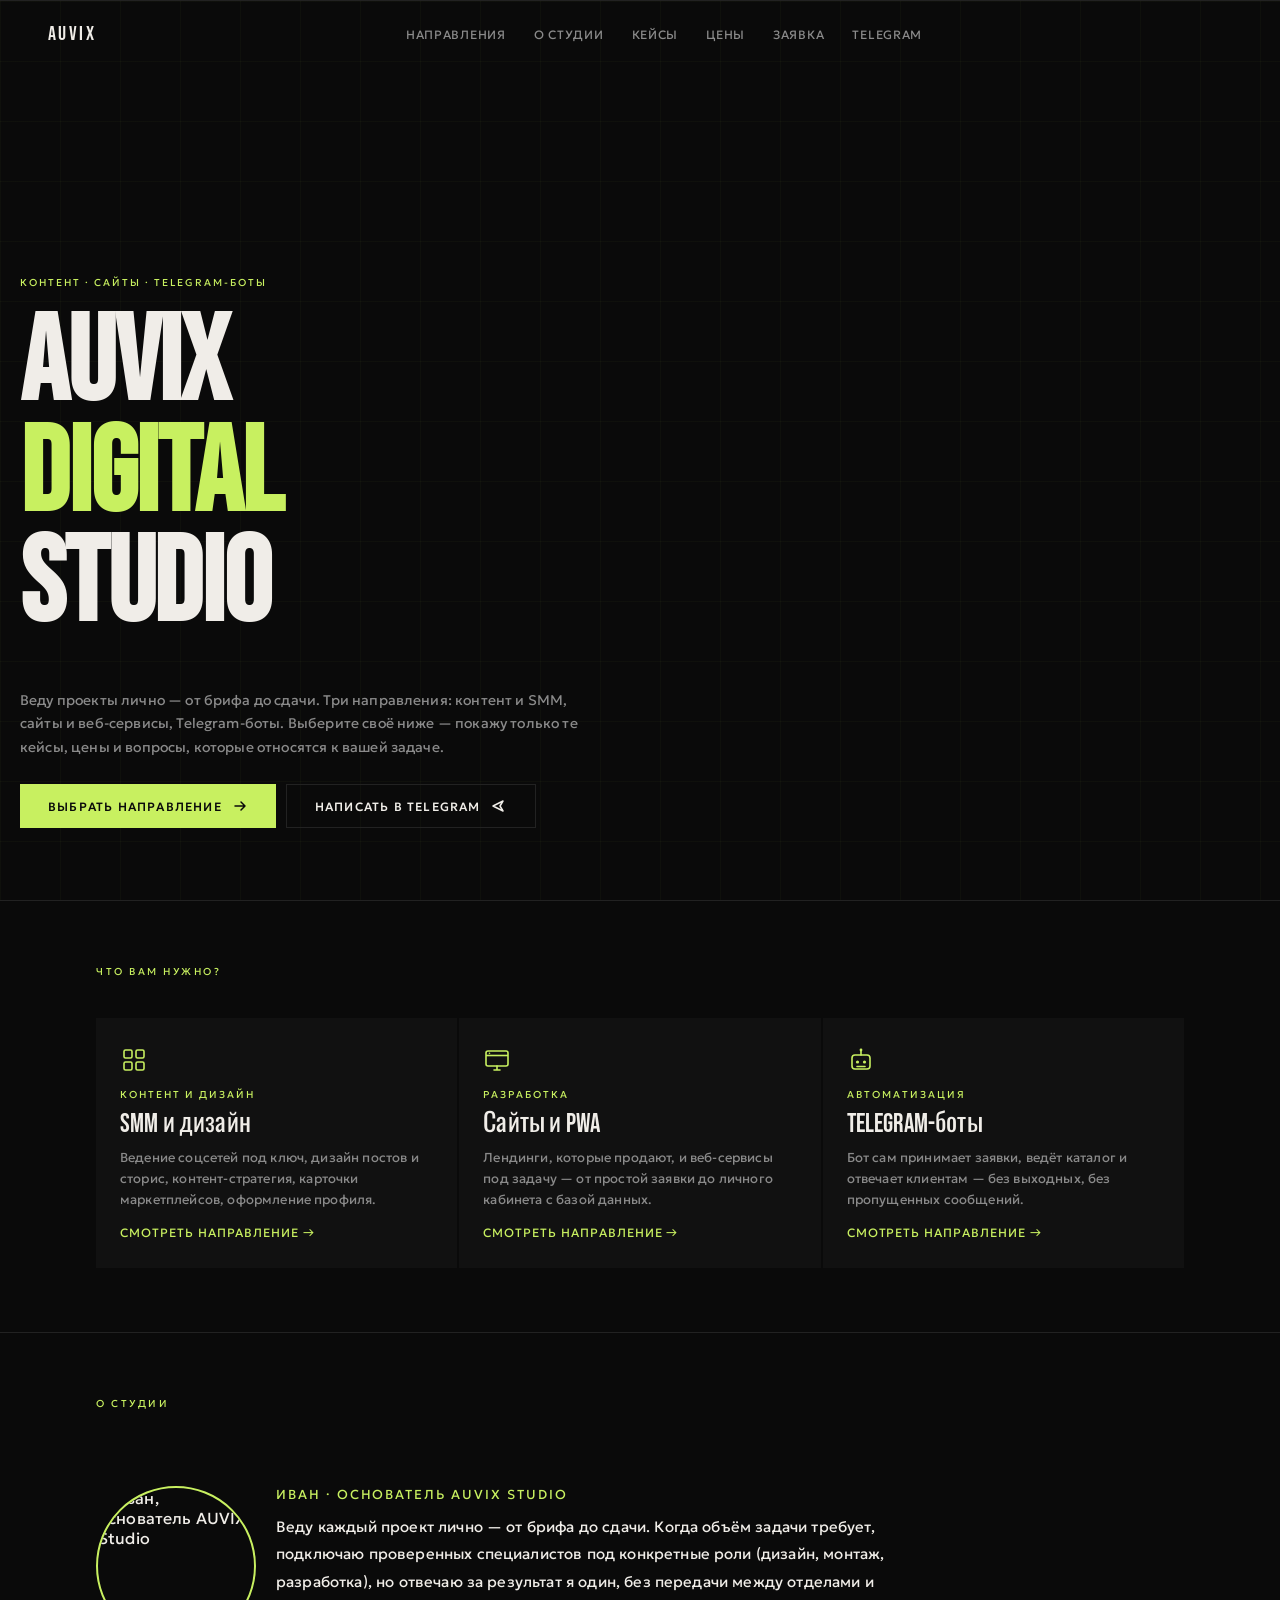
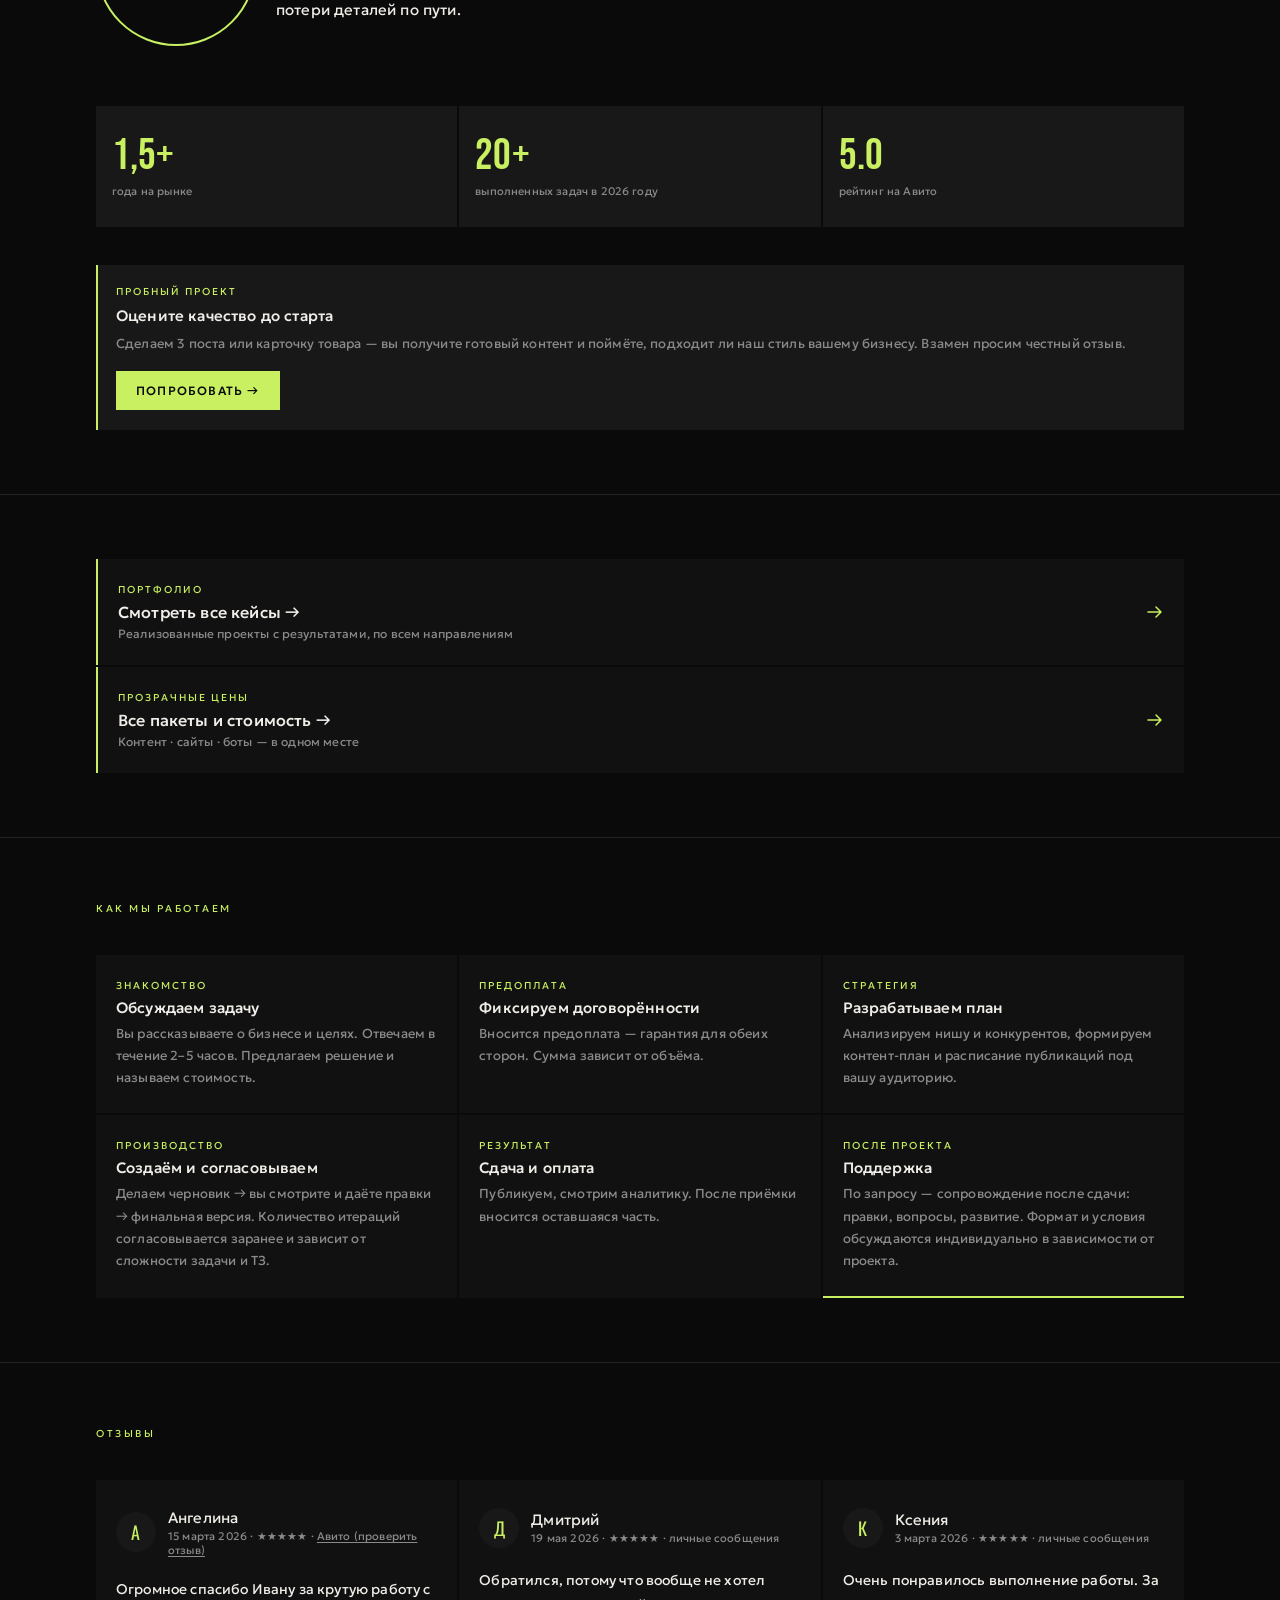
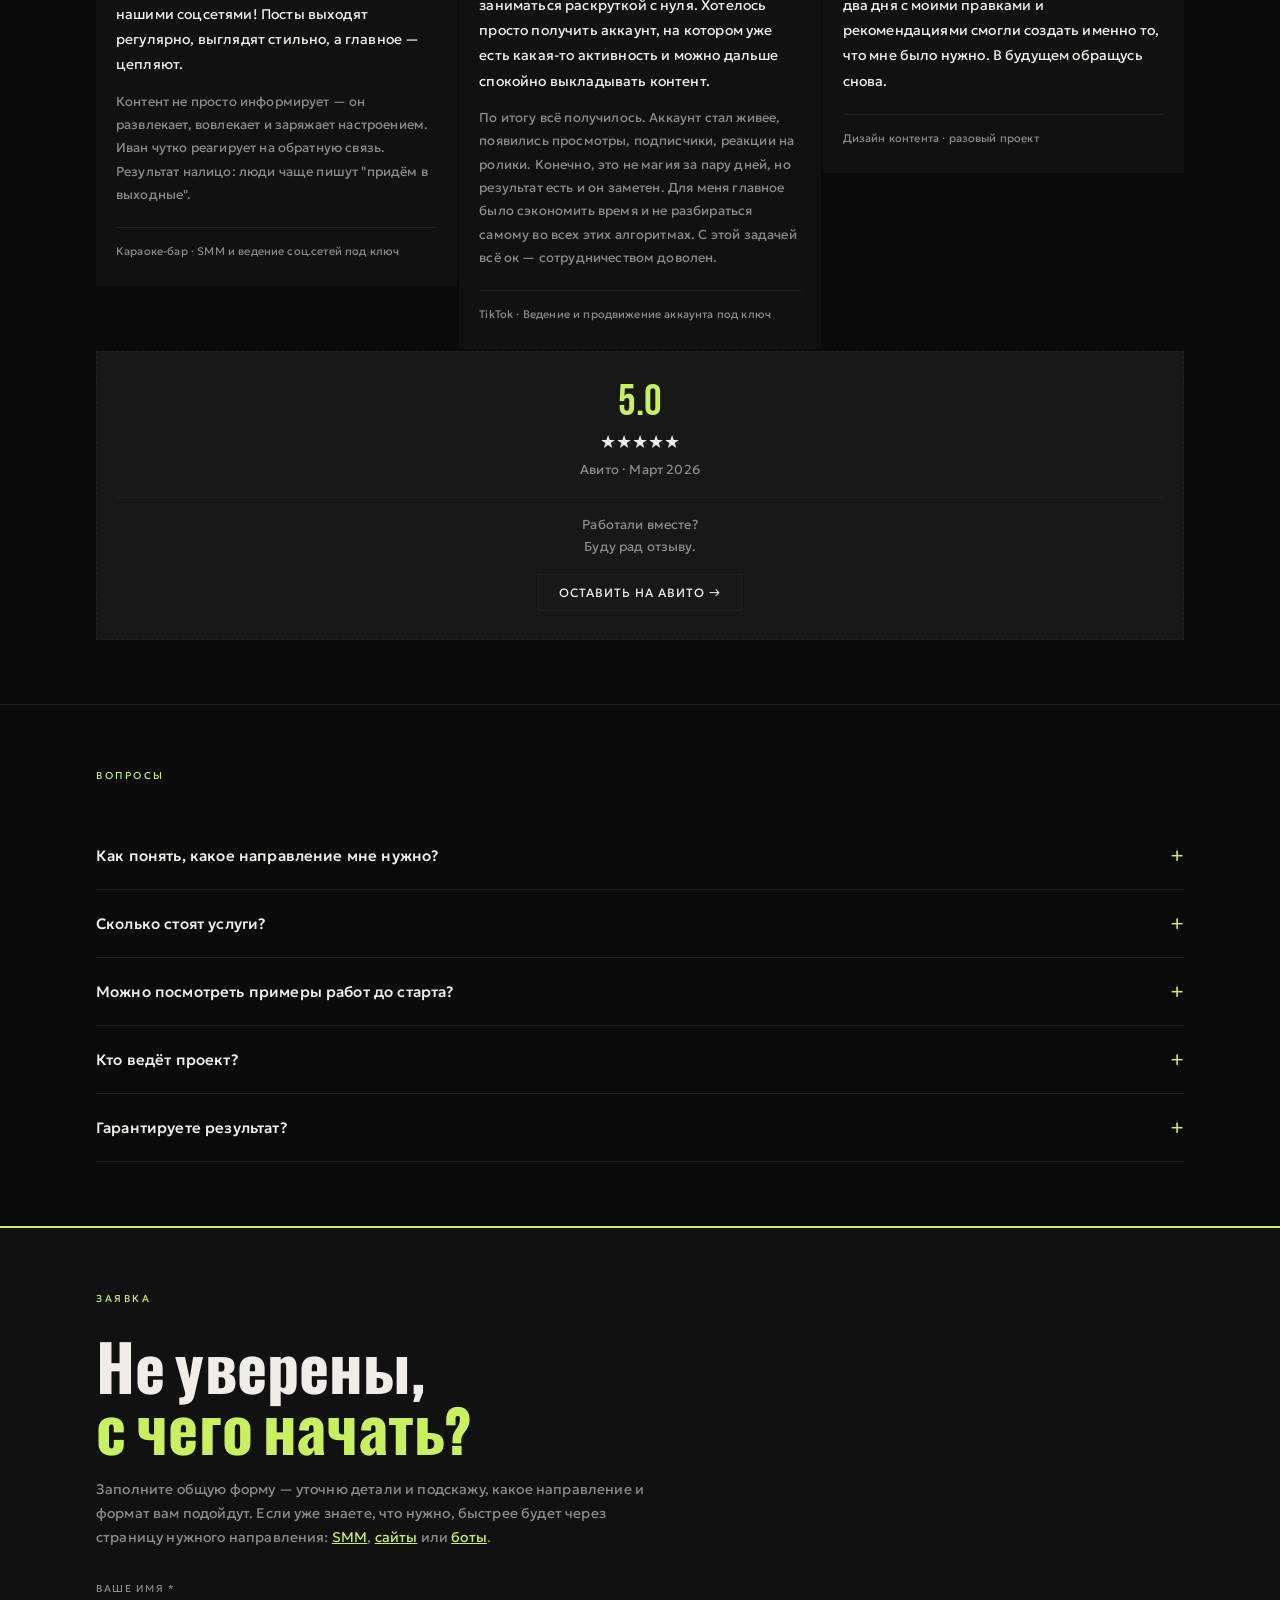
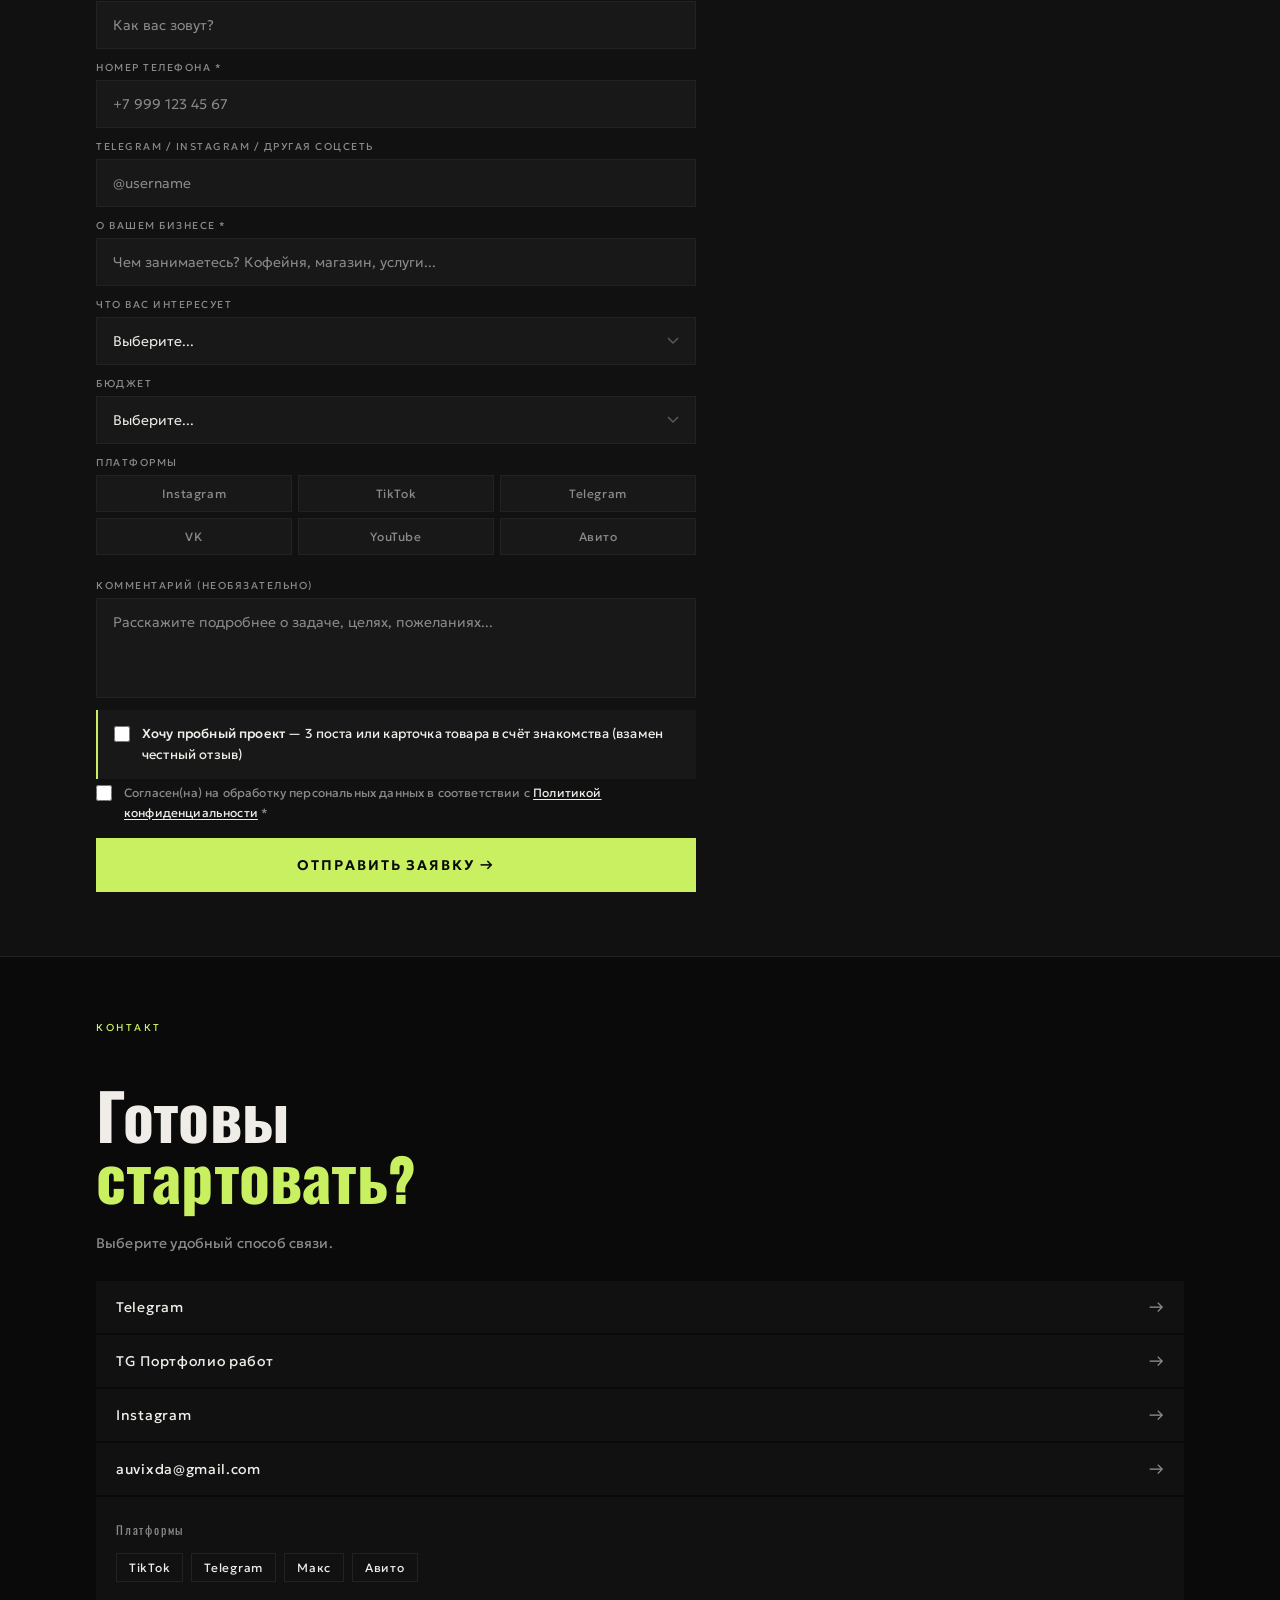
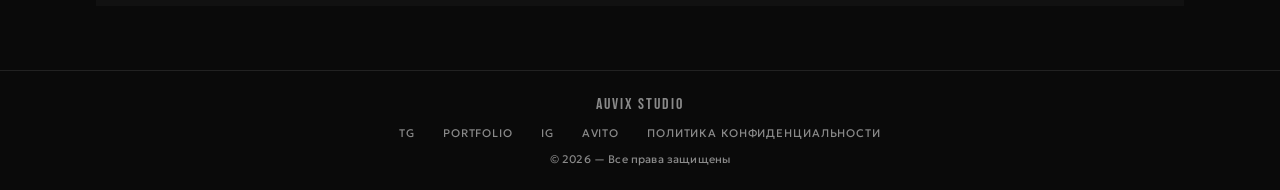
==== index.html @ 691c9d33 "Кейсы: отдельное превью для списка, кнопки пакетов ведут на форму своей страницы, убрана точка в лог" ====
<!DOCTYPE html>
<html lang="ru">
<head>
<meta charset="UTF-8">
<meta name="viewport" content="width=device-width, initial-scale=1.0, viewport-fit=cover">
<title>AUVIX STUDIO — Контент, сайты и Telegram-боты</title>
<meta name="description" content="AUVIX Studio — три направления: SMM и дизайн, сайты и PWA, Telegram-боты. Выберите нужное и увидите кейсы и цены только по вашей задаче.">
<link rel="canonical" href="https://auvixstudio.ru/">
<link rel="icon" href="favicon.svg" type="image/svg+xml">
<link rel="icon" href="favicon-96.png" sizes="96x96" type="image/png">
<link rel="apple-touch-icon" href="apple-touch-icon.png">
<meta property="og:type" content="website">
<meta property="og:site_name" content="AUVIX Studio">
<meta property="og:locale" content="ru_RU">
<meta property="og:url" content="https://auvixstudio.ru/">
<meta property="og:title" content="AUVIX STUDIO — Контент, сайты и Telegram-боты">
<meta property="og:description" content="AUVIX Studio — три направления: SMM и дизайн, сайты и PWA, Telegram-боты. Выберите нужное и увидите кейсы и цены только по вашей задаче.">
<meta property="og:image" content="https://auvixstudio.ru/og-image.jpg">
<meta property="og:image:width" content="1200">
<meta property="og:image:height" content="630">
<meta property="og:image:alt" content="AUVIX STUDIO — Контент, сайты и Telegram-боты">
<meta name="twitter:card" content="summary_large_image">
<meta name="twitter:title" content="AUVIX STUDIO — Контент, сайты и Telegram-боты">
<meta name="twitter:description" content="AUVIX Studio — три направления: SMM и дизайн, сайты и PWA, Telegram-боты. Выберите нужное и увидите кейсы и цены только по вашей задаче.">
<meta name="twitter:image" content="https://auvixstudio.ru/og-image.jpg">
<script>
  // Грузим Telegram Mini App SDK только если сайт реально открыт внутри Telegram —
  // иначе это лишний запрос и спам предупреждений в консоли для обычных посетителей.
  (function () {
    var isTelegram = /tgWebApp/.test(location.href) || !!window.TelegramWebviewProxy || /Telegram/i.test(navigator.userAgent);
    if (isTelegram) {
      document.write('<script src="https://telegram.org/js/telegram-web-app.js"><\/script>');
    }
  })();
</script>
<link rel="preconnect" href="https://fonts.googleapis.com">
<link rel="preconnect" href="https://fonts.gstatic.com" crossorigin>
<link href="https://fonts.googleapis.com/css2?family=Bebas+Neue&family=Geologica:wght@300;400;500&family=Oswald:wght@500&display=swap" rel="stylesheet">
<link rel="stylesheet" href="styles.css">

<!-- Организация: связывает сайт с профилями в TG/IG/Авито.
     Отзывы и рейтинг сюда намеренно НЕ вынесены: Google не показывает
     звёзды по отзывам, которые компания публикует сама о себе. -->
<script type="application/ld+json">
{
  "@context": "https://schema.org",
  "@type": "Organization",
  "@id": "https://auvixstudio.ru/#organization",
  "name": "AUVIX Studio",
  "url": "https://auvixstudio.ru/",
  "logo": "https://auvixstudio.ru/apple-touch-icon.png",
  "image": "https://auvixstudio.ru/og-image.jpg",
  "description": "Digital-студия: SMM и дизайн, сайты и PWA, Telegram-боты.",
  "founder": { "@type": "Person", "name": "Иван" },
  "email": "auvixda@gmail.com",
  "areaServed": "RU",
  "sameAs": [
    "https://t.me/auvixs",
    "https://www.instagram.com/ivan988682",
    "https://www.avito.ru/brands/676eaa5e4c9947e60a90efe94a3f6d5d"
  ],
  "contactPoint": {
    "@type": "ContactPoint",
    "contactType": "sales",
    "email": "auvixda@gmail.com",
    "availableLanguage": ["ru"]
  }
}
</script>

<!-- FAQ: даёт расширенный сниппет в выдаче.
     Тексты обязаны совпадать с видимыми на странице — иначе разметка
     считается недостоверной и снимается. Правите FAQ ниже — правьте и здесь. -->
<script type="application/ld+json">
{
  "@context": "https://schema.org",
  "@type": "FAQPage",
  "mainEntity": [
    {
      "@type": "Question",
      "name": "Как понять, какое направление мне нужно?",
      "acceptedAnswer": { "@type": "Answer", "text": "Если нужен контент, соцсети или дизайн — вам на страницу «SMM и дизайн». Если нужен сайт или веб-сервис — на «Сайты и PWA». Если нужно, чтобы заявки и заказы обрабатывались автоматически в Telegram — на «Telegram-боты». Не уверены — пишите в общую форму ниже, помогу определиться." }
    },
    {
      "@type": "Question",
      "name": "Сколько стоят услуги?",
      "acceptedAnswer": { "@type": "Answer", "text": "Зависит от направления. Пакеты изображений — от 1 500 ₽, ведение под ключ — от 25 000 ₽/мес, сайты — от 10 000 ₽, боты — от 4 000 ₽. Полная сетка цен — на странице «Пакеты и цены»." }
    },
    {
      "@type": "Question",
      "name": "Можно посмотреть примеры работ до старта?",
      "acceptedAnswer": { "@type": "Answer", "text": "Да, конечно. Детальные кейсы с фото и результатами — на странице «Кейсы», отфильтрованы по направлению. Портфолио также в Telegram — t.me/auvixs." }
    },
    {
      "@type": "Question",
      "name": "Кто ведёт проект?",
      "acceptedAnswer": { "@type": "Answer", "text": "Проект от брифа до сдачи ведёт один и тот же специалист — вы всегда на связи с человеком, который непосредственно делает работу, без передачи между отделами и потери деталей по пути." }
    },
    {
      "@type": "Question",
      "name": "Гарантируете результат?",
      "acceptedAnswer": { "@type": "Answer", "text": "Гарантируем качество работы и соблюдение сроков. Конкретные цифры зависят от ниши, бюджета и задачи — говорим честно, без нереалистичных обещаний." }
    }
  ]
}
</script>

<!-- Yandex.Metrika counter -->
<script type="text/javascript">
   (function(m,e,t,r,i,k,a){m[i]=m[i]||function(){(m[i].a=m[i].a||[]).push(arguments)};
   m[i].l=1*new Date();
   for (var j = 0; j < document.scripts.length; j++) {if (document.scripts[j].src === r) { return; }}
   k=e.createElement(t),a=e.getElementsByTagName(t)[0],k.async=1,k.src=r,a.parentNode.insertBefore(k,a)})
   (window, document, "script", "https://mc.yandex.ru/metrika/tag.js", "ym");
   ym(109533947, "init", {
        clickmap:true,
        trackLinks:true,
        accurateTrackBounce:true,
        webvisor:true
   });
</script>
<noscript><div><img src="https://mc.yandex.ru/watch/109533947" style="position:absolute; left:-9999px;" alt="" /></div></noscript>
<!-- /Yandex.Metrika counter -->
</head>
<body>

<div class="scroll-line" id="scrollLine"></div>

<!-- MOBILE NAV OVERLAY -->
<div class="mobile-nav" id="mobileNav">
  <a href="#directions" onclick="closeMobileNav()">Направления</a>
  <a href="#about" onclick="closeMobileNav()">О студии</a>
  <a href="cases.html" onclick="closeMobileNav()">Кейсы</a>
  <a href="prices.html" onclick="closeMobileNav()">Цены</a>
  <a href="#apply" onclick="closeMobileNav()">Заявка</a>
  <a href="#contact" onclick="closeMobileNav()">Контакт</a>
  <a href="https://t.me/auvixs" target="_blank" class="nav-tg-mob" onclick="closeMobileNav()">Telegram канал</a>
</div>

<a href="#" class="back-to-top" id="backToTop" aria-label="Наверх">↑</a>

<!-- NAV -->
<nav id="navbar">
  <a href="#" class="logo">AUVIX</a>
  <div class="nav-desktop">
    <a href="#directions">Направления</a>
    <a href="#about">О студии</a>
    <a href="cases.html">Кейсы</a>
    <a href="prices.html">Цены</a>
    <a href="#apply">Заявка</a>
    <a href="https://t.me/auvixs" target="_blank">Telegram</a>
  </div>
  <div class="nav-right">
    <a href="cases.html" class="nav-tg-portfolio">Кейсы</a>
    <a href="https://t.me/auvixs" target="_blank" class="nav-tg-portfolio">Telegram</a>
    <button class="burger" id="burgerBtn" onclick="toggleMobileNav()" aria-label="Меню">
      <span></span><span></span><span></span>
    </button>
  </div>
</nav>

<!-- HERO -->
<section id="hero" class="hero-full">
  <div class="hero-grid"></div>
  <div style="position:relative; z-index:1;">
    <div class="hero-tag">Контент · Сайты · Telegram-боты</div>
    <h1 class="hero-title">
      AUVIX<br>
      <span class="line2">DIGITAL</span><br>
      STUDIO
    </h1>
    <div class="hero-bottom">
      <p class="hero-desc">Веду проекты лично — от брифа до сдачи. Три направления: контент и SMM, сайты и веб-сервисы, Telegram-боты. Выберите своё ниже — покажу только те кейсы, цены и вопросы, которые относятся к вашей задаче.</p>
      <div class="hero-btns">
        <button class="hero-cta" onclick="document.getElementById('directions').scrollIntoView({behavior:'smooth'})">
          Выбрать направление
          <svg width="16" height="16" viewBox="0 0 16 16" fill="none"><path d="M3 8h10M9 4l4 4-4 4" stroke="#0a0a0a" stroke-width="1.5" stroke-linecap="round" stroke-linejoin="round"/></svg>
        </button>
        <a href="https://t.me/idwvw" target="_blank" class="hero-cta-ghost">
          Написать в Telegram
          <svg width="16" height="16" viewBox="0 0 16 16" fill="none"><path d="M2 8l10-5-3 5 3 5-10-5z" stroke="currentColor" stroke-width="1.5" stroke-linejoin="round"/></svg>
        </a>
      </div>
    </div>
  </div>
</section>

<!-- DIRECTIONS -->
<section id="directions">
  <div class="section-label">Что вам нужно?</div>
  <div class="direction-grid reveal">
    <a href="smm.html" class="direction-card">
      <div class="direction-card-icon">
        <svg width="28" height="28" viewBox="0 0 28 28" fill="none"><rect x="4" y="4" width="8" height="8" rx="1.5" stroke="#c8f060" stroke-width="1.6"/><rect x="16" y="4" width="8" height="8" rx="1.5" stroke="#c8f060" stroke-width="1.6"/><rect x="4" y="16" width="8" height="8" rx="1.5" stroke="#c8f060" stroke-width="1.6"/><rect x="16" y="16" width="8" height="8" rx="1.5" stroke="#c8f060" stroke-width="1.6"/></svg>
      </div>
      <div class="direction-card-tag">Контент и дизайн</div>
      <div class="direction-card-title">SMM и дизайн</div>
      <div class="direction-card-desc">Ведение соцсетей под ключ, дизайн постов и сторис, контент-стратегия, карточки маркетплейсов, оформление профиля.</div>
      <div class="direction-card-arrow">Смотреть направление →</div>
    </a>
    <a href="web.html" class="direction-card">
      <div class="direction-card-icon">
        <svg width="28" height="28" viewBox="0 0 28 28" fill="none"><rect x="3" y="5" width="22" height="15" rx="2" stroke="#c8f060" stroke-width="1.6"/><path d="M3 9.5h22" stroke="#c8f060" stroke-width="1.6"/><circle cx="6.5" cy="7.2" r="0.8" fill="#c8f060"/><path d="M11 24h6M14 20v4" stroke="#c8f060" stroke-width="1.6" stroke-linecap="round"/></svg>
      </div>
      <div class="direction-card-tag">Разработка</div>
      <div class="direction-card-title">Сайты и PWA</div>
      <div class="direction-card-desc">Лендинги, которые продают, и веб-сервисы под задачу — от простой заявки до личного кабинета с базой данных.</div>
      <div class="direction-card-arrow">Смотреть направление →</div>
    </a>
    <a href="bots.html" class="direction-card">
      <div class="direction-card-icon">
        <svg width="28" height="28" viewBox="0 0 28 28" fill="none"><rect x="5" y="9" width="18" height="14" rx="3" stroke="#c8f060" stroke-width="1.6"/><path d="M14 9V5" stroke="#c8f060" stroke-width="1.6" stroke-linecap="round"/><circle cx="14" cy="4" r="1.4" fill="#c8f060"/><circle cx="10.5" cy="16" r="1.6" fill="#c8f060"/><circle cx="17.5" cy="16" r="1.6" fill="#c8f060"/><path d="M10 20.5h8" stroke="#c8f060" stroke-width="1.6" stroke-linecap="round"/></svg>
      </div>
      <div class="direction-card-tag">Автоматизация</div>
      <div class="direction-card-title">Telegram-боты</div>
      <div class="direction-card-desc">Бот сам принимает заявки, ведёт каталог и отвечает клиентам — без выходных, без пропущенных сообщений.</div>
      <div class="direction-card-arrow">Смотреть направление →</div>
    </a>
  </div>
</section>

<!-- ABOUT -->
<section id="about">
  <div class="section-label">О студии</div>
  <div class="reveal">
    <div class="about-intro">
      <img src="photo.jpg" alt="Иван, основатель AUVIX Studio" style="width:160px; height:160px; object-fit:cover; object-position:center 15%; flex-shrink:0; border-radius:50%; border:2px solid var(--accent);">
      <div>
        <p style="font-size:13px; letter-spacing:0.15em; text-transform:uppercase; color:var(--accent); margin-bottom:10px;">Иван · Основатель AUVIX Studio</p>
        <p style="font-size:15px; line-height:1.85; color:var(--white); max-width:640px;">Веду каждый проект лично — от брифа до сдачи. Когда объём задачи требует, подключаю проверенных специалистов под конкретные роли (дизайн, монтаж, разработка), но отвечаю за результат я один, без передачи между отделами и потери деталей по пути.</p>
      </div>
    </div>
  </div>
  <div class="stats reveal-group reveal">
    <div class="stat"><div class="stat-num">1,5+</div><div class="stat-label">года на рынке</div></div>
    <div class="stat"><div class="stat-num">20+</div><div class="stat-label">выполненных задач в 2026 году</div></div>
    <div class="stat"><div class="stat-num">5.0</div><div class="stat-label">рейтинг на Авито</div></div>
  </div>

  <!-- PROMO -->
  <div class="reveal" style="margin-top:2px; background:var(--bg3); border-left:2px solid var(--accent); padding:20px 20px 20px 18px;">
    <div style="font-size:10px; letter-spacing:0.2em; text-transform:uppercase; color:var(--accent); margin-bottom:8px;">Пробный проект</div>
    <div style="font-size:15px; font-weight:500; color:var(--white); margin-bottom:8px;">Оцените качество до старта</div>
    <div style="font-size:13px; color:var(--gray); line-height:1.7; margin-bottom:16px;">Сделаем 3 поста или карточку товара — вы получите готовый контент и поймёте, подходит ли наш стиль вашему бизнесу. Взамен просим честный отзыв.</div>
    <button onclick="document.getElementById('apply').scrollIntoView({behavior:'smooth'}); setTimeout(()=>{document.getElementById('f_promo').checked=true;},400);" style="background:var(--accent); color:#0a0a0a; border:none; padding:12px 20px; font-family:'Geologica',sans-serif; font-size:12px; font-weight:500; letter-spacing:0.1em; text-transform:uppercase; cursor:pointer;">
      Попробовать →
    </button>
  </div>
</section>

<!-- WORKS -->
<section id="works">
  <div class="reveal">
    <a href="cases.html" class="case-teaser">
      <div>
        <div style="font-size:10px; letter-spacing:0.2em; text-transform:uppercase; color:var(--accent); margin-bottom:6px;">Портфолио</div>
        <div style="font-size:16px; font-weight:500; color:var(--white);">Смотреть все кейсы →</div>
        <div style="font-size:12px; color:var(--gray); margin-top:4px;">Реализованные проекты с результатами, по всем направлениям</div>
      </div>
      <svg width="20" height="20" viewBox="0 0 20 20" fill="none" style="flex-shrink:0; margin-left:16px;"><path d="M4 10h12M12 5l5 5-5 5" stroke="#c8f060" stroke-width="1.5" stroke-linecap="round" stroke-linejoin="round"/></svg>
    </a>
  </div>
  <div class="reveal" style="margin-top:2px;">
    <a href="prices.html" class="case-teaser">
      <div>
        <div style="font-size:10px; letter-spacing:0.2em; text-transform:uppercase; color:var(--accent); margin-bottom:6px;">Прозрачные цены</div>
        <div style="font-size:16px; font-weight:500; color:var(--white);">Все пакеты и стоимость →</div>
        <div style="font-size:12px; color:var(--gray); margin-top:4px;">Контент · сайты · боты — в одном месте</div>
      </div>
      <svg width="20" height="20" viewBox="0 0 20 20" fill="none" style="flex-shrink:0; margin-left:16px;"><path d="M4 10h12M12 5l5 5-5 5" stroke="#c8f060" stroke-width="1.5" stroke-linecap="round" stroke-linejoin="round"/></svg>
    </a>
  </div>
</section>

<!-- PROCESS -->
<section id="process">
  <div class="section-label">Как мы работаем</div>
  <div class="process-list reveal">
    <div class="process-step">
      <div class="process-tag">Знакомство</div>
      <div class="process-title">Обсуждаем задачу</div>
      <div class="process-desc">Вы рассказываете о бизнесе и целях. Отвечаем в течение 2–5 часов. Предлагаем решение и называем стоимость.</div>
    </div>
    <div class="process-step">
      <div class="process-tag">Предоплата</div>
      <div class="process-title">Фиксируем договорённости</div>
      <div class="process-desc">Вносится предоплата — гарантия для обеих сторон. Сумма зависит от объёма.</div>
    </div>
    <div class="process-step">
      <div class="process-tag">Стратегия</div>
      <div class="process-title">Разрабатываем план</div>
      <div class="process-desc">Анализируем нишу и конкурентов, формируем контент-план и расписание публикаций под вашу аудиторию.</div>
    </div>
    <div class="process-step">
      <div class="process-tag">Производство</div>
      <div class="process-title">Создаём и согласовываем</div>
      <div class="process-desc">Делаем черновик → вы смотрите и даёте правки → финальная версия. Количество итераций согласовывается заранее и зависит от сложности задачи и ТЗ.</div>
    </div>
    <div class="process-step">
      <div class="process-tag">Результат</div>
      <div class="process-title">Сдача и оплата</div>
      <div class="process-desc">Публикуем, смотрим аналитику. После приёмки вносится оставшаяся часть.</div>
    </div>
    <div class="process-step" style="border-bottom: 2px solid var(--accent);">
      <div class="process-tag">После проекта</div>
      <div class="process-title">Поддержка</div>
      <div class="process-desc">По запросу — сопровождение после сдачи: правки, вопросы, развитие. Формат и условия обсуждаются индивидуально в зависимости от проекта.</div>
    </div>
  </div>
</section>

<!-- REVIEWS -->
<section id="reviews">
  <div class="section-label">Отзывы</div>
  <div class="reviews-list">
    <div class="review-card reveal">
      <div class="review-author">
        <div class="review-avatar">А</div>
        <div>
          <div class="review-name">Ангелина</div>
          <div class="review-meta">15 марта 2026 · ★★★★★ · <a href="https://www.avito.ru/brands/676eaa5e4c9947e60a90efe94a3f6d5d" target="_blank" style="color:inherit; text-decoration:underline; text-underline-offset:2px;">Авито (проверить отзыв)</a></div>
        </div>
      </div>
      <div class="review-text">Огромное спасибо Ивану за крутую работу с нашими соцсетями! Посты выходят регулярно, выглядят стильно, а главное — цепляют.</div>
      <div class="review-text2">Контент не просто информирует — он развлекает, вовлекает и заряжает настроением. Иван чутко реагирует на обратную связь. Результат налицо: люди чаще пишут "придём в выходные".</div>
      <div class="review-footer">Караоке-бар · SMM и ведение соц.сетей под ключ</div>
    </div>
    <div class="review-card reveal">
      <div class="review-author">
        <div class="review-avatar">Д</div>
        <div>
          <div class="review-name">Дмитрий</div>
          <div class="review-meta">19 мая 2026 · ★★★★★ · личные сообщения</div>
        </div>
      </div>
      <div class="review-text">Обратился, потому что вообще не хотел заниматься раскруткой с нуля. Хотелось просто получить аккаунт, на котором уже есть какая-то активность и можно дальше спокойно выкладывать контент.</div>
      <div class="review-text2">По итогу всё получилось. Аккаунт стал живее, появились просмотры, подписчики, реакции на ролики. Конечно, это не магия за пару дней, но результат есть и он заметен. Для меня главное было сэкономить время и не разбираться самому во всех этих алгоритмах. С этой задачей всё ок — сотрудничеством доволен.</div>
      <div class="review-footer">TikTok · Ведение и продвижение аккаунта под ключ</div>
    </div>
    <div class="review-card reveal">
      <div class="review-author">
        <div class="review-avatar">К</div>
        <div>
          <div class="review-name">Ксения</div>
          <div class="review-meta">3 марта 2026 · ★★★★★ · личные сообщения</div>
        </div>
      </div>
      <div class="review-text">Очень понравилось выполнение работы. За два дня с моими правками и рекомендациями смогли создать именно то, что мне было нужно. В будущем обращусь снова.</div>
      <div class="review-footer">Дизайн контента · разовый проект</div>
    </div>
  </div>
  <div class="rating-block reveal">
    <div class="rating-num">5.0</div>
    <div class="rating-stars">★★★★★</div>
    <div class="rating-label">Авито · Март 2026</div>
    <div style="margin: 16px 0; height:1px; background:var(--border);"></div>
    <div class="rating-label" style="margin-bottom:16px;">Работали вместе?<br>Буду рад отзыву.</div>
    <a href="https://www.avito.ru/brands/676eaa5e4c9947e60a90efe94a3f6d5d" target="_blank" style="display:inline-flex; align-items:center; gap:8px; border:1px solid var(--border); color:var(--white); padding:10px 20px; font-size:12px; letter-spacing:0.08em; text-transform:uppercase; text-decoration:none;">
      Оставить на Авито →
    </a>
  </div>
</section>

<!-- FAQ -->
<section id="faq">
  <div class="section-label">Вопросы</div>
  <div class="reveal">
    <div class="faq-item">
      <div class="faq-q" onclick="toggleFaq(this)"><span>Как понять, какое направление мне нужно?</span><span class="faq-arrow">+</span></div>
      <div class="faq-a">Если нужен контент, соцсети или дизайн — вам на страницу «SMM и дизайн». Если нужен сайт или веб-сервис — на «Сайты и PWA». Если нужно, чтобы заявки и заказы обрабатывались автоматически в Telegram — на «Telegram-боты». Не уверены — пишите в общую форму ниже, помогу определиться.</div>
    </div>
    <div class="faq-item">
      <div class="faq-q" onclick="toggleFaq(this)"><span>Сколько стоят услуги?</span><span class="faq-arrow">+</span></div>
      <div class="faq-a">Зависит от направления. Пакеты изображений — от 1&nbsp;500&nbsp;₽, ведение под ключ — от 25&nbsp;000&nbsp;₽/мес, сайты — от 10&nbsp;000&nbsp;₽, боты — от 4&nbsp;000&nbsp;₽. Полная сетка цен — на странице «Пакеты и цены».</div>
    </div>
    <div class="faq-item">
      <div class="faq-q" onclick="toggleFaq(this)"><span>Можно посмотреть примеры работ до старта?</span><span class="faq-arrow">+</span></div>
      <div class="faq-a">Да, конечно. Детальные кейсы с фото и результатами — на странице «Кейсы», отфильтрованы по направлению. Портфолио также в Telegram — t.me/auvixs.</div>
    </div>
    <div class="faq-item">
      <div class="faq-q" onclick="toggleFaq(this)"><span>Кто ведёт проект?</span><span class="faq-arrow">+</span></div>
      <div class="faq-a">Проект от брифа до сдачи ведёт один и тот же специалист — вы всегда на связи с человеком, который непосредственно делает работу, без передачи между отделами и потери деталей по пути.</div>
    </div>
    <div class="faq-item">
      <div class="faq-q" onclick="toggleFaq(this)"><span>Гарантируете результат?</span><span class="faq-arrow">+</span></div>
      <div class="faq-a">Гарантируем качество работы и соблюдение сроков. Конкретные цифры зависят от ниши, бюджета и задачи — говорим честно, без нереалистичных обещаний.</div>
    </div>
  </div>
</section>

<!-- APPLICATION FORM -->
<section id="apply">
  <div class="section-label">Заявка</div>

  <!-- novalidate: валидацию делает submitApplication() — у неё свои сообщения
       на русском в #formError. required оставлен для скринридеров. -->
  <form id="formContainer" novalidate>
    <h2 class="apply-title">Не уверены,<br><span>с чего начать?</span></h2>
    <p class="apply-desc">Заполните общую форму — уточню детали и подскажу, какое направление и формат вам подойдут. Если уже знаете, что нужно, быстрее будет через страницу нужного направления: <a href="smm.html" style="color:var(--accent);">SMM</a>, <a href="web.html" style="color:var(--accent);">сайты</a> или <a href="bots.html" style="color:var(--accent);">боты</a>.</p>

    <!-- PACKAGE BANNER -->
    <div class="package-banner hidden" id="packageBanner">
      <div class="package-banner-icon"><svg width="18" height="18" viewBox="0 0 20 20" fill="none"><path d="M5.5 7h9l-.7 8.5a1.5 1.5 0 01-1.5 1.4H7.7a1.5 1.5 0 01-1.5-1.4L5.5 7z" stroke="#c8f060" stroke-width="1.5" stroke-linejoin="round"/><path d="M7.5 7V5.5a2.5 2.5 0 015 0V7" stroke="#c8f060" stroke-width="1.5" stroke-linecap="round"/></svg></div>
      <div>
        <div class="package-banner-label">Выбранный пакет</div>
        <div class="package-banner-name" id="packageBannerName"></div>
      </div>
      <button class="package-banner-close" type="button" onclick="clearPackage()" title="Убрать">✕</button>
    </div>

    <div class="form-field">
      <label class="form-label" for="f_name">Ваше имя *</label>
      <input type="text" id="f_name" name="name" placeholder="Как вас зовут?" autocomplete="name" required>
    </div>

    <div class="form-field">
      <label class="form-label" for="f_phone">Номер телефона *</label>
      <input type="tel" id="f_phone" name="phone" placeholder="+7 999 123 45 67" autocomplete="tel" required>
    </div>

    <div class="form-field">
      <label class="form-label" for="f_contact">Telegram / Instagram / другая соцсеть</label>
      <input type="text" id="f_contact" name="contact" placeholder="@username">
    </div>

    <div class="form-field">
      <label class="form-label" for="f_business">О вашем бизнесе *</label>
      <input type="text" id="f_business" name="business" placeholder="Чем занимаетесь? Кофейня, магазин, услуги..." required>
    </div>

    <div class="form-field" id="field_service">
      <label class="form-label" for="f_service">Что вас интересует</label>
      <select id="f_service">
        <option value="">Выберите...</option>
        <option>SMM под ключ</option>
        <option>Дизайн постов / сторис</option>
        <option>Контент-стратегия</option>
        <option>Сайт под задачу</option>
        <option>Telegram-бот</option>
        <option>PWA-приложение</option>
        <option>Ещё не знаю — нужна консультация</option>
      </select>
    </div>

    <div class="form-field" id="field_budget">
      <label class="form-label" for="f_budget">Бюджет</label>
      <select id="f_budget">
        <option value="">Выберите...</option>
        <option>до 10 000 ₽</option>
        <option>10 000 — 25 000 ₽</option>
        <option>25 000 — 50 000 ₽</option>
        <option>от 50 000 ₽</option>
        <option>Обсуждаем</option>
      </select>
    </div>

    <div class="form-field">
      <label class="form-label">Платформы</label>
      <!-- type="button" обязателен: внутри <form> кнопка без type — это
           type="submit", и клик по платформе отправлял бы заявку. -->
      <div class="platforms-grid">
        <button class="platform-btn" type="button" aria-pressed="false" onclick="togglePlatform(this)">Instagram</button>
        <button class="platform-btn" type="button" aria-pressed="false" onclick="togglePlatform(this)">TikTok</button>
        <button class="platform-btn" type="button" aria-pressed="false" onclick="togglePlatform(this)">Telegram</button>
        <button class="platform-btn" type="button" aria-pressed="false" onclick="togglePlatform(this)">VK</button>
        <button class="platform-btn" type="button" aria-pressed="false" onclick="togglePlatform(this)">YouTube</button>
        <button class="platform-btn" type="button" aria-pressed="false" onclick="togglePlatform(this)">Авито</button>
      </div>
    </div>

    <div class="form-field">
      <label class="form-label" for="f_comment">Комментарий (необязательно)</label>
      <textarea id="f_comment" name="comment" placeholder="Расскажите подробнее о задаче, целях, пожеланиях..."></textarea>
    </div>

    <div style="display:flex; align-items:flex-start; gap:12px; background:var(--bg3); border-left:2px solid var(--accent); padding:14px 16px; margin-bottom:4px;">
      <input type="checkbox" id="f_promo" style="width:16px; height:16px; margin-top:2px; flex-shrink:0; accent-color:var(--accent); cursor:pointer;">
      <label for="f_promo" style="font-size:13px; color:var(--white); line-height:1.6; cursor:pointer;">
        <span style="font-weight:500;">Хочу пробный проект</span> — 3 поста или карточка товара в счёт знакомства (взамен честный отзыв)
      </label>
    </div>

    <div style="display:flex; align-items:flex-start; gap:12px; margin-bottom:16px;">
      <input type="checkbox" id="f_consent" style="width:16px; height:16px; margin-top:2px; flex-shrink:0; accent-color:var(--accent); cursor:pointer;">
      <label for="f_consent" style="font-size:12px; color:var(--gray); line-height:1.6; cursor:pointer;">
        Согласен(на) на обработку персональных данных в соответствии с <a href="privacy-policy.html" target="_blank" style="color:var(--white); text-decoration:underline; text-underline-offset:2px;">Политикой конфиденциальности</a> *
      </label>
    </div>

    <button class="submit-btn" id="submitBtn" type="submit">
      Отправить заявку →
    </button>
    <p id="formError" role="alert" style="color:#ff6b6b; font-size:12px; margin-top:10px; display:none;"></p>
  </form>

  <!-- SUCCESS -->
  <div class="success-screen" id="successScreen">
    <div class="success-icon"><svg width="56" height="56" viewBox="0 0 56 56" fill="none"><circle cx="28" cy="28" r="26" stroke="#c8f060" stroke-width="2"/><path d="M18 28.5L24.5 35L38 20" stroke="#c8f060" stroke-width="2.5" stroke-linecap="round" stroke-linejoin="round"/></svg></div>
    <div class="success-title">Заявка отправлена!</div>
    <div id="successPackageBlock" style="display:none; background:var(--bg3); border-left:3px solid var(--accent); padding:12px 16px; margin:16px 0; text-align:left;">
      <div style="font-size:10px; letter-spacing:0.18em; text-transform:uppercase; color:var(--accent); margin-bottom:4px;">Выбранный пакет</div>
      <div id="successPackageName" style="font-family:'Bebas Neue','Oswald',sans-serif; font-size:16px; color:var(--white);"></div>
    </div>
    <div class="success-text">Заявка получена — свяжемся с вами в течение дня, уточним детали и стартуем.<br><br>Или напишите прямо сейчас:</div>
    <a href="https://t.me/idwvw" target="_blank" style="display:inline-flex; align-items:center; gap:8px; background:var(--accent); color:#0a0a0a; padding:14px 28px; font-size:13px; font-weight:500; letter-spacing:0.1em; text-transform:uppercase; text-decoration:none; margin-top:8px;">
      Написать в Telegram →
    </a>
  </div>
</section>

<!-- CONTACT -->
<section id="contact">
  <div class="section-label">Контакт</div>
  <div>
    <h2 class="contact-title">Готовы<br><span>стартовать?</span></h2>
    <p class="contact-desc">Выберите удобный способ связи.</p>
    <div class="contact-links">
      <a href="https://t.me/idwvw" class="contact-link" target="_blank">
        <span>Telegram</span><span class="link-arrow">→</span>
      </a>
      <a href="https://t.me/auvixs" class="contact-link" target="_blank">
        <span>TG Портфолио работ</span><span class="link-arrow">→</span>
      </a>
      <a href="https://www.instagram.com/ivan988682" class="contact-link" target="_blank">
        <span>Instagram</span><span class="link-arrow">→</span>
      </a>
      <a href="mailto:auvixda@gmail.com" class="contact-link">
        <span>auvixda@gmail.com</span><span class="link-arrow">→</span>
      </a>
    </div>
    <div class="platforms-info">
      <div class="platforms-title">Платформы</div>
      <div class="platforms-tags">
        <span class="platform-tag">TikTok</span>
        <span class="platform-tag">Telegram</span>
        <span class="platform-tag">Макс</span>
        <span class="platform-tag">Авито</span>
      </div>
    </div>
  </div>
</section>

<footer>
  <div class="footer-logo">AUVIX STUDIO</div>
  <div class="footer-links">
    <a href="https://t.me/idwvw" target="_blank">TG</a>
    <a href="https://t.me/auvixs" target="_blank">Portfolio</a>
    <a href="https://www.instagram.com/ivan988682" target="_blank">IG</a>
    <a href="https://www.avito.ru/brands/676eaa5e4c9947e60a90efe94a3f6d5d" target="_blank">AVITO</a>
    <a href="privacy-policy.html">Политика конфиденциальности</a>
  </div>
  <div class="footer-copy">© 2026 — Все права защищены</div>
</footer>

<!-- CHAT BUTTON -->
<button class="ai-chat-btn" id="aiChatBtn" onclick="toggleAiChat()" aria-label="AI-ассистент">
  <svg width="22" height="22" viewBox="0 0 20 20" fill="none"><path d="M3 4.5C3 3.67 3.67 3 4.5 3h11c.83 0 1.5.67 1.5 1.5v8c0 .83-.67 1.5-1.5 1.5H8l-3.5 3v-3H4.5C3.67 14 3 13.33 3 12.5v-8z" stroke="#0a0a0a" stroke-width="1.5" stroke-linejoin="round"/></svg>
  <span class="chat-tooltip">Спросить ассистента</span>
</button>

<!-- CHAT WINDOW -->
<div class="ai-chat-window" id="aiChatWindow">
  <div class="chat-header">
    <div class="chat-header-dot"></div>
    <div>
      <div class="chat-header-title">AUVIX STUDIO · Ассистент</div>
      <div class="chat-header-sub">Отвечает на вопросы об услугах</div>
    </div>
    <button class="chat-close" onclick="toggleAiChat()">✕</button>
  </div>

  <div class="chat-messages" id="chatMessages">
    <div class="chat-msg bot">
      <div class="chat-bubble">Привет! Я знаю всё об услугах и ценах AUVIX Studio. Спрашивай — отвечу быстро 👋</div>
      <div class="chat-msg-time">сейчас</div>
    </div>
  </div>

  <div class="chat-typing" id="chatTyping">
    <span></span><span></span><span></span>
  </div>

  <div class="chat-hints" id="chatHints">
    <button class="chat-hint" onclick="sendHint(this)">Сколько стоит?</button>
    <button class="chat-hint" onclick="sendHint(this)">Что входит в пакет?</button>
    <button class="chat-hint" onclick="sendHint(this)">Как начать?</button>
    <button class="chat-hint" onclick="sendHint(this)">Сроки?</button>
  </div>

  <div class="chat-footer">
    <textarea class="chat-input" id="chatInput"
      placeholder="Задайте вопрос..."
      rows="1"
      onkeydown="handleChatKey(event)"></textarea>
    <button class="chat-send" id="chatSendBtn" onclick="sendChatMessage()">→</button>
  </div>
</div>

<script src="app.js" defer></script>
</body>
</html>
---- styles.css ----
/* ============================================================
   AUVIX STUDIO — общие стили сайта
   Подключается на всех страницах: <link rel="stylesheet" href="styles.css">
   ============================================================ */

@media (prefers-reduced-motion: reduce) {
  *, *::before, *::after { animation-duration: 0.01ms !important; transition-duration: 0.01ms !important; }
  .reveal, .reveal-group > * { opacity: 1 !important; transform: none !important; }
}
*, *::before, *::after { margin: 0; padding: 0; box-sizing: border-box; }

:root {
  --bg: #0a0a0a;
  --bg2: #111111;
  --bg3: #181818;
  --white: #f0ede8;
  --gray: #8a8a8a;
  --accent: #c8f060;
  --border: #222222;
  --danger: #ff6b6b;

  /* Type scale — Geologica (текст/UI). Одна роль — один токен. */
  --fs-tag: 10px;    /* эйбраузы/лейблы заглавными */
  --fs-meta: 11px;   /* метки, футер, таймстемпы */
  --fs-sm: 13px;     /* мелкий/второстепенный текст в карточках */
  --fs-body: 14px;   /* основной вводный/описательный текст */
  --fs-title: 15px;  /* заголовки пунктов списка */
  --fs-lg: 17px;     /* самый крупный не-дисплейный заголовок */

  /* Type scale — Bebas Neue (цифры/заголовки) */
  --fs-disp-sm: 20px;  /* мелкая цифра/имя пакета инлайн */
  --fs-disp-md: 26px;  /* заголовок карточки */
  --fs-disp-lg: 32px;  /* крупный акцент в карточке */
  --fs-disp-xl: 44px;  /* главная цифра секции */
  --fs-h2: clamp(36px, 9vw, 64px);   /* заголовок секции */
  --fs-h1: clamp(52px, 15vw, 120px); /* хиро на главной */
}

html { scroll-behavior: smooth; }

body {
  background: var(--bg);
  color: var(--white);
  font-family: 'Geologica', sans-serif;
  font-weight: 400;
  overflow-x: hidden;
  font-size: 16px;
  letter-spacing: 0.01em;
  padding-bottom: env(safe-area-inset-bottom);
}

/* ============================================================
   NAV
   ============================================================ */
nav {
  position: fixed; top: 0; left: 0; right: 0;
  z-index: 100;
  display: flex;
  justify-content: space-between;
  align-items: center;
  padding: 18px 20px;
  border-bottom: 1px solid transparent;
  transition: border-color 0.3s, background 0.3s;
}
nav.scrolled {
  border-color: var(--border);
  background: rgba(10,10,10,0.95);
  backdrop-filter: blur(12px);
}
.logo {
  font-family: 'Bebas Neue', 'Oswald', sans-serif;
  font-size: 20px;
  letter-spacing: 0.12em;
  color: var(--white);
  text-decoration: none;
}
.nav-right { display: flex; align-items: center; gap: 16px; }

.nav-tg-portfolio, .nav-back {
  font-size: var(--fs-meta);
  letter-spacing: 0.08em;
  text-transform: uppercase;
  color: var(--gray);
  text-decoration: none;
  transition: color 0.2s;
  white-space: nowrap;
}
.nav-tg-portfolio:hover, .nav-back:hover { color: var(--accent); }

/* Горизонтальное меню — видно только на широких экранах, см. медиа-запросы внизу файла */
.nav-desktop { display: none; align-items: center; gap: 28px; }
.nav-desktop a {
  font-size: 12px; letter-spacing: 0.06em; text-transform: uppercase;
  color: var(--gray); text-decoration: none; transition: color 0.2s;
  white-space: nowrap;
}
.nav-desktop a:hover, .nav-desktop a.active { color: var(--accent); }

/* BURGER */
.burger {
  display: flex;
  flex-direction: column;
  gap: 5px;
  background: none;
  border: none;
  cursor: pointer;
  padding: 4px;
  z-index: 200;
}
.burger span {
  display: block; width: 24px; height: 1px;
  background: var(--white);
  transition: transform 0.3s, opacity 0.3s;
}
.burger.open span:nth-child(1) { transform: translateY(6px) rotate(45deg); }
.burger.open span:nth-child(2) { opacity: 0; }
.burger.open span:nth-child(3) { transform: translateY(-6px) rotate(-45deg); }

/* MOBILE NAV OVERLAY */
.mobile-nav {
  display: none;
  position: fixed; inset: 0;
  background: rgba(10,10,10,0.97);
  z-index: 150;
  flex-direction: column;
  align-items: center;
  justify-content: center;
  gap: 32px;
}
.mobile-nav.open { display: flex; }
.mobile-nav a {
  font-family: 'Bebas Neue', 'Oswald', sans-serif;
  font-size: 44px;
  letter-spacing: 0.08em;
  color: var(--white);
  text-decoration: none;
  transition: color 0.2s;
}
.mobile-nav a:hover { color: var(--accent); }
.mobile-nav .nav-tg-mob {
  font-family: 'Geologica', sans-serif;
  font-size: var(--fs-sm);
  letter-spacing: 0.1em;
  color: var(--gray);
  text-transform: uppercase;
}

/* SCROLL PROGRESS */
.scroll-line {
  position: fixed; top: 0; left: 0;
  height: 2px; width: 0;
  background: var(--accent);
  z-index: 200;
  will-change: width;
}

/* BACK TO TOP */
.back-to-top {
  position: fixed; bottom: 24px; right: 16px;
  width: 40px; height: 40px;
  background: var(--bg2);
  border: 1px solid var(--border);
  color: var(--white);
  font-size: 16px;
  display: flex; align-items: center; justify-content: center;
  cursor: pointer;
  z-index: 90; opacity: 0;
  transition: opacity 0.3s, background 0.2s;
  text-decoration: none;
}
.back-to-top.visible { opacity: 1; }
.back-to-top:hover { background: var(--accent); color: #0a0a0a; }

/* ============================================================
   HERO — базовый (короткий, для внутренних страниц)
   На главной добавляется модификатор .hero-full
   ============================================================ */
#hero {
  min-height: 50vh;
  display: flex;
  flex-direction: column;
  justify-content: flex-end;
  padding: 0 20px 56px;
  padding-top: 80px;
  position: relative;
  overflow: hidden;
}
#hero.hero-full { min-height: 100vh; padding: 80px 20px 72px; }
#hero.hero-bordered { border-bottom: 1px solid var(--border); }

.hero-grid {
  position: absolute; inset: 0;
  background-image:
    linear-gradient(rgba(200,240,96,0.03) 1px, transparent 1px),
    linear-gradient(90deg, rgba(200,240,96,0.03) 1px, transparent 1px);
  background-size: 60px 60px;
  animation: gridFade 3s ease forwards;
}
@keyframes gridFade { from { opacity: 0; } to { opacity: 1; } }
@keyframes fadeUp {
  from { opacity: 0; transform: translateY(24px); }
  to   { opacity: 1; transform: translateY(0); }
}

.hero-tag {
  font-size: var(--fs-tag); letter-spacing: 0.2em; text-transform: uppercase;
  color: var(--accent); margin-bottom: 20px;
  opacity: 0; animation: fadeUp 0.8s 0.3s ease forwards;
}
.hero-title {
  font-family: 'Bebas Neue', 'Oswald', sans-serif;
  font-size: var(--fs-h1);
  line-height: 0.92; letter-spacing: -0.01em;
  opacity: 0; animation: fadeUp 0.8s 0.5s ease forwards;
}
.hero-title .line2, .hero-title .accent { color: var(--accent); }

.hero-bottom {
  display: flex; flex-direction: column; align-items: flex-start; gap: 24px;
  margin-top: 48px;
  opacity: 0; animation: fadeUp 0.8s 0.8s ease forwards;
}
.hero-desc, .hero-sub {
  font-size: var(--fs-body); line-height: 1.7; color: var(--gray); font-weight: 400;
  max-width: 560px;
}
.hero-sub { margin-top: 20px; opacity: 0; animation: fadeUp 0.8s 0.8s ease forwards; }

.hero-btns {
  display: flex; flex-direction: column; gap: 10px; width: 100%;
}

.hero-cta {
  display: inline-flex; align-items: center; gap: 10px;
  background: var(--accent); color: #0a0a0a;
  padding: 14px 28px;
  font-size: 12px; font-weight: 500;
  letter-spacing: 0.1em; text-transform: uppercase;
  text-decoration: none;
  transition: transform 0.2s, box-shadow 0.2s;
  width: 100%; justify-content: center;
  border: none; cursor: pointer; font-family: 'Geologica', sans-serif;
}
.hero-cta:hover { box-shadow: 0 12px 40px rgba(200,240,96,0.25); }

.hero-cta-ghost {
  display: inline-flex; align-items: center; gap: 10px;
  background: transparent; color: var(--white);
  padding: 13px 28px;
  font-size: 12px; font-weight: 500;
  letter-spacing: 0.1em; text-transform: uppercase;
  text-decoration: none;
  border: 1px solid var(--border);
  transition: border-color 0.2s, color 0.2s;
  width: 100%; justify-content: center;
  font-family: 'Geologica', sans-serif;
}
.hero-cta-ghost:hover { border-color: var(--accent); color: var(--accent); }

/* ============================================================
   SECTIONS
   ============================================================ */
section { padding: 64px 20px; border-top: 1px solid var(--border); }

.section-label {
  font-size: var(--fs-tag); letter-spacing: 0.25em; text-transform: uppercase;
  color: var(--accent); margin-bottom: 40px;
  display: flex; align-items: center; gap: 12px;
}

/* ============================================================
   ABOUT
   ============================================================ */
#about { display: flex; flex-direction: column; gap: 36px; }
/* Фото + вступление: на мобильных — столбиком, на широких — в ряд */
.about-intro { display: flex; flex-direction: column; align-items: flex-start; gap: 20px; margin-bottom: 24px; }
.about-title {
  font-family: 'Bebas Neue', 'Oswald', sans-serif;
  font-size: var(--fs-h2);
  line-height: 0.95; margin-bottom: 24px;
}
.about-text { font-size: var(--fs-body); line-height: 1.8; color: var(--gray); margin-bottom: 16px; max-width: 640px; }
.stats { display: grid; grid-template-columns: repeat(3, 1fr); gap: 2px; }
.stat { background: var(--bg3); padding: 28px 16px; }
.stat-num { font-family: 'Bebas Neue', 'Oswald', sans-serif; font-size: var(--fs-disp-xl); color: var(--accent); line-height: 1; margin-bottom: 6px; }
.stat-label { font-size: var(--fs-meta); color: var(--gray); line-height: 1.4; }

/* ============================================================
   DIRECTION SELECTOR (хаб-карточки "SMM · Сайты · Боты")
   ============================================================ */
.direction-grid { display: flex; flex-direction: column; gap: 2px; }
.direction-card {
  display: flex; flex-direction: column; gap: 10px;
  background: var(--bg2); padding: 28px 22px;
  text-decoration: none;
  border-left: 2px solid transparent;
  transition: background 0.2s, border-color 0.2s;
}
.direction-card:hover { background: var(--bg3); border-left-color: var(--accent); }
.direction-card-tag { font-size: var(--fs-tag); letter-spacing: 0.2em; text-transform: uppercase; color: var(--accent); }
.direction-card-title { font-family: 'Bebas Neue', 'Oswald', sans-serif; font-size: var(--fs-disp-md); color: var(--white); line-height: 1.05; }
.direction-card-desc { font-size: var(--fs-sm); color: var(--gray); line-height: 1.6; }
.direction-card-arrow { color: var(--accent); font-size: 12px; letter-spacing: 0.08em; text-transform: uppercase; margin-top: 4px; }

/* Переключатель направлений в хиро внутренних страниц (SMM · Сайты · Боты) */
.direction-switch { display: flex; flex-wrap: wrap; gap: 8px; margin-top: 20px; }
.direction-switch a {
  font-size: var(--fs-meta); letter-spacing: 0.06em; text-transform: uppercase;
  color: var(--gray); text-decoration: none;
  border: 1px solid var(--border); padding: 8px 14px;
  transition: border-color 0.2s, color 0.2s;
}
.direction-switch a:hover { border-color: var(--accent); color: var(--white); }
.direction-switch a.active { border-color: var(--accent); color: var(--accent); }

/* ============================================================
   SERVICES
   ============================================================ */
.services-grid { display: flex; flex-direction: column; gap: 2px; }
.service {
  background: var(--bg2); padding: 28px 20px;
  position: relative; transition: background 0.3s;
  border-left: 2px solid transparent;
}
.service:hover { background: var(--bg3); border-left-color: var(--accent); }
.service-title { font-size: var(--fs-lg); font-weight: 500; margin-bottom: 10px; line-height: 1.4; }
.service-desc { font-size: var(--fs-sm); color: var(--gray); line-height: 1.75; }

/* ============================================================
   CASE TEASER (ссылка "Смотреть кейсы →" на лендингах)
   ============================================================ */
.case-teaser {
  display: flex; align-items: center; justify-content: space-between;
  background: var(--bg2); padding: 24px 20px; text-decoration: none;
  border-left: 2px solid var(--accent); transition: background 0.2s;
  color: inherit;
}
.case-teaser:hover { background: var(--bg3); }

/* ============================================================
   CASE THUMBNAIL GRID (превью-карточки на странице "Кейсы")
   ============================================================ */
.filter-tabs { display: flex; flex-wrap: wrap; gap: 8px; margin-bottom: 32px; }
.filter-tab {
  background: var(--bg2); border: 1px solid var(--border); color: var(--gray);
  padding: 10px 18px; font-size: 12px; letter-spacing: 0.06em; text-transform: uppercase;
  cursor: pointer; transition: all 0.2s; font-family: 'Geologica', sans-serif;
  text-decoration: none; display: inline-flex; align-items: center;
}
.filter-tab:hover { border-color: var(--accent); color: var(--white); }
.filter-tab.active { background: var(--accent); border-color: var(--accent); color: #0a0a0a; font-weight: 500; }

.case-thumb-grid { display: grid; grid-template-columns: 1fr; gap: 18px; }
.case-thumb-card {
  display: block; background: var(--bg2); text-decoration: none; color: inherit;
  border: 1px solid var(--border); border-left-width: 2px; border-radius: 4px; overflow: hidden;
  transition: background 0.2s, border-color 0.2s;
}
.case-thumb-card:hover { background: var(--bg3); border-left-color: var(--accent); }
.case-thumb-img { width: 100%; height: 200px; object-fit: cover; display: block; background: var(--bg3); }
.case-thumb-noimg {
  width: 100%; height: 120px; display: flex; align-items: center; justify-content: center;
  background: var(--bg3); color: var(--gray); font-size: 12px; letter-spacing: 0.05em;
}
.case-thumb-body { padding: 18px 20px; }
.case-thumb-cat { font-size: var(--fs-tag); letter-spacing: 0.2em; text-transform: uppercase; color: var(--accent); margin-bottom: 8px; }
.case-thumb-title { font-size: var(--fs-lg); font-weight: 500; line-height: 1.3; margin-bottom: 6px; }
.case-thumb-result { font-size: var(--fs-sm); color: var(--gray); line-height: 1.5; }

/* ============================================================
   CASE PAGE (детальный кейс — cases.html)
   ============================================================ */
.case-section { padding: 64px 20px; border-top: 1px solid var(--border); }
.case-cat {
  font-size: var(--fs-tag); letter-spacing: 0.2em; text-transform: uppercase;
  color: var(--accent); margin-bottom: 12px;
}
.case-title {
  font-family: 'Bebas Neue', 'Oswald', sans-serif;
  font-size: var(--fs-h2);
  line-height: 0.95;
  margin-bottom: 16px;
}
.case-desc { font-size: var(--fs-body); color: var(--gray); line-height: 1.8; margin-bottom: 32px; max-width: 720px; }
.case-desc p { margin: 0 0 14px; }
.case-desc p:last-child { margin-bottom: 0; }
.case-bullets { margin: 0 0 14px; padding-left: 20px; }
.case-bullets li { margin-bottom: 6px; }
.case-bullets:last-child { margin-bottom: 0; }
.private-badge {
  display: inline-flex; align-items: center; gap: 8px;
  border: 1px solid var(--border); color: var(--gray);
  padding: 10px 20px; font-size: 12px; letter-spacing: 0.08em;
  text-transform: uppercase;
}
.case-gallery { display: block; }
.case-img {
  display: block;
  width: auto;
  max-width: min(480px, 100%);
  height: auto;
  max-height: 55vh;
  margin: 0 auto 20px;
  object-fit: contain;
  background: var(--bg2);
  border: 1px solid var(--border);
  border-radius: 4px;
}
.case-video-embed {
  max-width: 420px; margin: 0 auto 12px; border: 1px solid var(--border);
  background: var(--bg2); overflow: hidden;
}
.cases-status {
  padding: 64px 20px;
  text-align: center;
  color: var(--gray);
  font-size: var(--fs-body);
  letter-spacing: 0.03em;
}
.cases-status .dot-pulse {
  display: inline-block;
  width: 6px; height: 6px;
  border-radius: 50%;
  background: var(--accent);
  margin-right: 8px;
  animation: pulse 1s ease-in-out infinite;
}
@keyframes pulse { 0%,100% { opacity: 0.3; } 50% { opacity: 1; } }
.divider { height: 1px; background: var(--border); margin: 0 20px; }

.cta-block {
  background: var(--bg3);
  border-left: 2px solid var(--accent);
  padding: 24px 20px;
  margin-top: 2px;
}
.cta-label { font-size: var(--fs-tag); letter-spacing: 0.2em; text-transform: uppercase; color: var(--accent); margin-bottom: 10px; }
.cta-text { font-size: var(--fs-title); font-weight: 500; color: var(--white); margin-bottom: 6px; }
.cta-sub { font-size: var(--fs-sm); color: var(--gray); line-height: 1.7; margin-bottom: 18px; }
.cta-btn {
  display: inline-flex; align-items: center; gap: 10px;
  background: var(--accent); color: #0a0a0a;
  padding: 13px 24px;
  font-size: 12px; font-weight: 500;
  letter-spacing: 0.1em; text-transform: uppercase;
  text-decoration: none;
  border: none; cursor: pointer;
  font-family: 'Geologica', sans-serif;
  transition: box-shadow 0.2s;
}
.cta-btn:hover { box-shadow: 0 8px 32px rgba(200,240,96,0.25); }

/* ============================================================
   PROCESS
   ============================================================ */
.process-list { display: flex; flex-direction: column; gap: 2px; }
.process-step { background: var(--bg2); padding: 24px 20px; }
.process-tag { font-size: var(--fs-tag); letter-spacing: 0.2em; text-transform: uppercase; color: var(--accent); margin-bottom: 6px; }
.process-title { font-size: var(--fs-title); font-weight: 500; margin-bottom: 6px; }
.process-desc { font-size: var(--fs-sm); color: var(--gray); line-height: 1.7; }

/* ============================================================
   REVIEWS
   ============================================================ */
.reviews-list { display: flex; flex-direction: column; gap: 2px; }
.review-card { background: var(--bg2); padding: 28px 20px; }
.review-author { display: flex; align-items: center; gap: 12px; margin-bottom: 20px; }
.review-avatar {
  width: 40px; height: 40px; border-radius: 50%;
  background: var(--bg3); display: flex; align-items: center; justify-content: center;
  font-family: 'Bebas Neue', 'Oswald', sans-serif; font-size: 18px; color: var(--accent);
  flex-shrink: 0;
}
.review-name { font-size: var(--fs-title); font-weight: 400; }
.review-meta { font-size: var(--fs-meta); color: var(--gray); margin-top: 2px; }
.review-text { font-size: var(--fs-body); line-height: 1.8; color: var(--white); }
.review-text2 { font-size: var(--fs-sm); line-height: 1.8; color: var(--gray); margin-top: 12px; }
.review-footer { margin-top: 20px; padding-top: 16px; border-top: 1px solid var(--border); font-size: var(--fs-meta); color: var(--gray); }
.rating-block { background: var(--bg3); padding: 28px 20px; margin-top: 2px; text-align: center; border: 1px dashed var(--border); }
.rating-num { font-family: 'Bebas Neue', 'Oswald', sans-serif; font-size: var(--fs-disp-xl); color: var(--accent); line-height: 1; }
.rating-stars { font-size: 18px; margin: 6px 0; }
.rating-label { font-size: var(--fs-sm); color: var(--gray); line-height: 1.7; }

/* ============================================================
   FAQ
   ============================================================ */
.faq-item { border-bottom: 1px solid var(--border); }
.faq-q {
  display: flex; justify-content: space-between; align-items: center;
  padding: 20px 0; font-size: var(--fs-title); font-weight: 500;
  cursor: pointer; transition: color 0.2s; user-select: none;
}
.faq-q:hover { color: var(--accent); }
.faq-arrow { font-size: 22px; font-weight: 300; color: var(--accent); transition: transform 0.3s; flex-shrink: 0; margin-left: 16px; }
.faq-arrow.open { transform: rotate(45deg); }
.faq-a { font-size: var(--fs-body); color: var(--gray); line-height: 1.8; max-height: 0; overflow: hidden; transition: max-height 0.4s ease, padding 0.3s; }
.faq-a.open { max-height: 400px; padding-bottom: 20px; }

/* ============================================================
   PRICING TABLE (используется на prices.html и тизерах направлений)
   ============================================================ */
.pricing-table { display: flex; flex-direction: column; gap: 2px; }
.plan-row {
  background: var(--bg2);
  border-left: 2px solid transparent;
  transition: background 0.2s, border-color 0.2s;
  position: relative;
}
.plan-row:hover { background: var(--bg3); border-left-color: var(--accent); }
.plan-row.popular { border-left-color: var(--accent); background: var(--bg3); }
.plan-head { display: flex; align-items: center; justify-content: space-between; padding: 20px 16px 16px; gap: 12px; flex-wrap: wrap; row-gap: 10px; }
.plan-left { flex: 1 1 140px; min-width: 0; }
.plan-tag { font-size: var(--fs-tag); letter-spacing: 0.2em; text-transform: uppercase; color: var(--accent); margin-bottom: 6px; }
.plan-name { font-family: 'Bebas Neue', 'Oswald', sans-serif; font-size: var(--fs-disp-md); letter-spacing: 0.05em; color: var(--white); line-height: 1; }
.plan-count { font-family: 'Bebas Neue', 'Oswald', sans-serif; font-size: var(--fs-disp-lg); color: var(--accent); line-height: 1; }
.plan-count-label { font-size: var(--fs-sm); color: var(--gray); margin-top: 2px; }
.plan-right { text-align: right; flex-shrink: 0; min-width: 100px; }
.plan-price { font-family: 'Bebas Neue', 'Oswald', sans-serif; font-size: var(--fs-disp-lg); color: var(--white); line-height: 1; }
.plan-per { font-size: var(--fs-meta); color: var(--gray); margin-top: 3px; overflow-wrap: break-word; }
.plan-features { padding: 0 16px 16px; display: flex; flex-wrap: wrap; gap: 6px; }
.feat-tag { font-size: var(--fs-meta); padding: 4px 10px; border: 1px solid var(--border); color: var(--gray); letter-spacing: 0.04em; }
.plan-row.popular .feat-tag { border-color: rgba(200,240,96,0.2); color: var(--white); }
.plan-cta {
  display: flex; align-items: center; justify-content: space-between;
  padding: 14px 16px; border-top: 1px solid var(--border);
  font-size: 12px; letter-spacing: 0.1em; text-transform: uppercase;
  color: var(--gray); text-decoration: none; transition: color 0.2s;
}
.plan-cta:hover { color: var(--accent); }
.plan-row.popular .plan-cta { color: var(--accent); }
.popular-badge {
  display: inline-block; background: var(--accent); color: #0a0a0a;
  font-size: var(--fs-tag); letter-spacing: 0.15em; text-transform: uppercase; font-weight: 500;
  padding: 3px 8px; margin-left: 10px; vertical-align: middle;
}

/* VIP / крупный блок */
.vip-block { background: var(--bg2); border-left: 2px solid var(--accent); padding: 28px 20px; margin-top: 2px; }
.vip-label { font-size: var(--fs-tag); letter-spacing: 0.2em; text-transform: uppercase; color: var(--accent); margin-bottom: 12px; }
.vip-title { font-family: 'Bebas Neue', 'Oswald', sans-serif; font-size: var(--fs-disp-lg); line-height: 1; margin-bottom: 8px; }
.vip-desc { font-size: var(--fs-body); color: var(--gray); line-height: 1.7; margin-bottom: 20px; }
.vip-features { display: flex; flex-direction: column; gap: 8px; margin-bottom: 24px; }
.vip-feat { display: flex; align-items: flex-start; gap: 10px; font-size: var(--fs-sm); color: var(--white); line-height: 1.5; }
.vip-feat::before { content: '—'; color: var(--accent); flex-shrink: 0; font-family: 'Bebas Neue', 'Oswald', sans-serif; }
.vip-price-row { display: flex; align-items: center; justify-content: space-between; flex-wrap: wrap; gap: 16px; padding-top: 20px; border-top: 1px solid var(--border); }
.vip-price { font-family: 'Bebas Neue', 'Oswald', sans-serif; font-size: var(--fs-disp-xl); color: var(--accent); line-height: 1; }
.vip-price-sub { font-size: var(--fs-sm); color: var(--gray); margin-top: 4px; }
.btn-accent {
  display: inline-flex; align-items: center; gap: 10px;
  background: var(--accent); color: #0a0a0a; padding: 14px 28px;
  font-size: 12px; font-weight: 500; letter-spacing: 0.1em; text-transform: uppercase;
  text-decoration: none; transition: box-shadow 0.2s; border: none; cursor: pointer;
  font-family: 'Geologica', sans-serif;
}
.btn-accent:hover { box-shadow: 0 12px 40px rgba(200,240,96,0.25); }
.btn-ghost {
  display: inline-flex; align-items: center; justify-content: center; gap: 10px;
  background: transparent; color: var(--white); padding: 13px 28px;
  font-size: 12px; font-weight: 500; letter-spacing: 0.1em; text-transform: uppercase;
  text-decoration: none; border: 1px solid var(--border);
  transition: border-color 0.2s, color 0.2s; font-family: 'Geologica', sans-serif;
}
.btn-ghost:hover { border-color: var(--accent); color: var(--accent); }

/* NICHE GRID */
.niche-grid { display: flex; flex-direction: column; gap: 2px; }
.niche-card { background: var(--bg2); padding: 24px 16px; border-left: 2px solid transparent; transition: background 0.2s, border-color 0.2s; }
.niche-card:hover { background: var(--bg3); border-left-color: var(--accent); }
.niche-cat { font-size: var(--fs-tag); letter-spacing: 0.2em; text-transform: uppercase; color: var(--accent); margin-bottom: 8px; }
.niche-name { font-size: var(--fs-title); font-weight: 500; margin-bottom: 6px; }
.niche-desc { font-size: var(--fs-sm); color: var(--gray); line-height: 1.6; margin-bottom: 10px; }
.niche-price { font-family: 'Bebas Neue', 'Oswald', sans-serif; font-size: var(--fs-disp-sm); color: var(--accent); }

/* COMPARE TABLE */
.compare-table { width: 100%; border-collapse: collapse; }
.compare-table th, .compare-table td { padding: 12px 14px; text-align: left; border-bottom: 1px solid var(--border); font-size: var(--fs-sm); }
.compare-table th { font-family: 'Bebas Neue', 'Oswald', sans-serif; font-size: 14px; letter-spacing: 0.08em; color: var(--accent); background: var(--bg3); font-weight: 400; }
.compare-table td:first-child { color: var(--gray); }
.compare-table tr:hover td { background: var(--bg3); }
.check { color: var(--accent); font-size: 16px; }
.dash { color: var(--border); }

/* FOOTER CTA */
.footer-cta { background: var(--bg2); border-top: 2px solid var(--accent); padding: 56px 20px; text-align: center; }
.footer-cta-title { font-family: 'Bebas Neue', 'Oswald', sans-serif; font-size: var(--fs-h2); line-height: 0.95; margin-bottom: 12px; }
.footer-cta-title span { color: var(--accent); }
.footer-cta-desc { font-size: var(--fs-body); color: var(--gray); line-height: 1.7; margin-bottom: 28px; max-width: 400px; margin-left: auto; margin-right: auto; }
.footer-cta-btns { display: flex; flex-direction: column; gap: 10px; max-width: 360px; margin: 0 auto; }

/* ============================================================
   APPLICATION FORM
   ============================================================ */
#apply { background: var(--bg2); border-top: 2px solid var(--accent); }
.apply-title { font-family: 'Bebas Neue', 'Oswald', sans-serif; font-size: var(--fs-h2); line-height: 0.95; margin-bottom: 12px; }
.apply-title span { color: var(--accent); }
.apply-desc { font-size: var(--fs-body); color: var(--gray); line-height: 1.7; margin-bottom: 32px; max-width: 560px; }

.form-field { display: flex; flex-direction: column; gap: 6px; margin-bottom: 12px; }
.form-label { font-size: var(--fs-tag); letter-spacing: 0.15em; text-transform: uppercase; color: var(--gray); }
.form-field input,
.form-field textarea,
.form-field select {
  width: 100%;
  background: var(--bg3);
  border: 1px solid var(--border);
  padding: 14px 16px;
  color: var(--white);
  font-family: 'Geologica', sans-serif;
  font-size: var(--fs-body); font-weight: 300;
  outline: none;
  transition: border-color 0.2s;
  -webkit-appearance: none;
  border-radius: 0;
}
.form-field select { background-image: url("data:image/svg+xml,%3Csvg xmlns='http://www.w3.org/2000/svg' width='12' height='8' viewBox='0 0 12 8'%3E%3Cpath d='M1 1l5 5 5-5' stroke='%235a5a5a' stroke-width='1.5' fill='none'/%3E%3C/svg%3E"); background-repeat: no-repeat; background-position: right 16px center; padding-right: 40px; }
.form-field select option { background: var(--bg3); color: var(--white); }
.form-field input:focus,
.form-field textarea:focus,
.form-field select:focus { border-color: var(--accent); }
.form-field input::placeholder,
.form-field textarea::placeholder { color: var(--gray); }
.form-field textarea { height: 100px; resize: none; }

.platforms-grid { display: grid; grid-template-columns: repeat(3, 1fr); gap: 6px; margin-bottom: 12px; }
.platform-btn {
  background: var(--bg3); border: 1px solid var(--border);
  color: var(--gray); padding: 10px 6px;
  font-size: 12px; letter-spacing: 0.05em;
  text-align: center; cursor: pointer;
  transition: all 0.2s; font-family: 'Geologica', sans-serif;
}
.platform-btn.selected { background: var(--accent); border-color: var(--accent); color: #0a0a0a; font-weight: 500; }

.package-banner {
  background: var(--bg3);
  border-left: 3px solid var(--accent);
  padding: 14px 16px;
  margin-bottom: 24px;
  display: flex;
  align-items: flex-start;
  gap: 12px;
}
.package-banner.hidden { display: none !important; }
.package-banner-icon { flex-shrink: 0; margin-top: 1px; }
.package-banner-label { font-size: var(--fs-tag); letter-spacing: 0.18em; text-transform: uppercase; color: var(--accent); margin-bottom: 4px; }
.package-banner-name { font-family: 'Bebas Neue', 'Oswald', sans-serif; font-size: var(--fs-disp-sm); color: var(--white); line-height: 1.2; }
.package-banner-close { margin-left: auto; flex-shrink: 0; background: none; border: none; color: var(--gray); font-size: 18px; cursor: pointer; padding: 0 0 0 12px; line-height: 1; transition: color 0.2s; }
.package-banner-close:hover { color: var(--accent); }

.submit-btn {
  width: 100%; padding: 18px;
  background: var(--accent); color: #0a0a0a;
  border: none; font-family: 'Geologica', sans-serif;
  font-size: 14px; font-weight: 600;
  letter-spacing: 0.14em; text-transform: uppercase;
  cursor: pointer; margin-top: 16px;
  display: block; text-align: center;
  transition: opacity 0.2s, transform 0.1s, box-shadow 0.2s;
}
.submit-btn:hover { box-shadow: 0 12px 40px rgba(200,240,96,0.3); }
.submit-btn:active { transform: scale(0.98); }
.submit-btn:disabled { opacity: 0.5; cursor: not-allowed; }

.success-screen { display: none; flex-direction: column; align-items: center; text-align: center; padding: 40px 20px; gap: 16px; }
.success-screen.show { display: flex; }
.success-icon { margin-bottom: 8px; }
.success-title { font-family: 'Bebas Neue', 'Oswald', sans-serif; font-size: var(--fs-disp-xl); color: var(--accent); }
.success-text { font-size: var(--fs-body); color: var(--gray); line-height: 1.8; }

/* ============================================================
   CONTACT
   ============================================================ */
#contact { display: flex; flex-direction: column; gap: 20px; }
.contact-title { font-family: 'Bebas Neue', 'Oswald', sans-serif; font-size: var(--fs-h2); line-height: 0.95; margin-bottom: 16px; }
.contact-title span { color: var(--accent); }
.contact-desc { font-size: var(--fs-body); color: var(--gray); line-height: 1.8; margin-bottom: 24px; max-width: 560px; }
.contact-links { display: flex; flex-direction: column; gap: 2px; }
.contact-link {
  display: flex; justify-content: space-between; align-items: center;
  padding: 16px 20px; background: var(--bg2);
  color: var(--white); text-decoration: none;
  font-size: var(--fs-body); letter-spacing: 0.05em;
  transition: background 0.2s, color 0.2s;
}
.contact-link:hover { background: var(--accent); color: #0a0a0a; }
.link-arrow { color: var(--gray); font-size: 16px; }

.platforms-info { background: var(--bg2); padding: 24px 20px; margin-top: 2px; }
.platforms-title { font-family: 'Bebas Neue', 'Oswald', sans-serif; font-size: 12px; letter-spacing: 0.15em; color: var(--gray); margin-bottom: 14px; }
.platforms-tags { display: flex; flex-wrap: wrap; gap: 8px; }
.platform-tag { padding: 6px 12px; border: 1px solid var(--border); font-size: 12px; letter-spacing: 0.06em; }

/* ============================================================
   FOOTER
   ============================================================ */
footer {
  padding: 24px 20px; border-top: 1px solid var(--border);
  display: flex; flex-direction: column; gap: 12px; align-items: center; text-align: center;
}
.footer-logo { font-family: 'Bebas Neue', 'Oswald', sans-serif; font-size: 16px; letter-spacing: 0.12em; color: var(--gray); text-decoration: none; }
.footer-links { display: flex; gap: 20px; flex-wrap: wrap; justify-content: center; }
.footer-links a { font-size: var(--fs-meta); color: var(--gray); text-decoration: none; letter-spacing: 0.08em; text-transform: uppercase; transition: color 0.2s; }
.footer-links a:hover { color: var(--accent); }
.footer-copy { font-size: var(--fs-meta); color: var(--gray); }

/* ============================================================
   SCROLL REVEAL
   ============================================================ */
.reveal { opacity: 0; transform: translateY(20px); transition: opacity 0.5s ease, transform 0.5s ease; }
.reveal.visible { opacity: 1; transform: translateY(0); }

/* ============================================================
   AI CHAT WIDGET
   ============================================================ */
.ai-chat-btn {
  position: fixed; bottom: 80px; right: 16px;
  width: 48px; height: 48px;
  background: var(--accent); color: #0a0a0a;
  border: none; cursor: pointer;
  display: flex; align-items: center; justify-content: center;
  z-index: 95;
  transition: transform 0.2s, box-shadow 0.2s, opacity 0.25s;
  box-shadow: 0 4px 20px rgba(200,240,96,0.3);
  opacity: 0; pointer-events: none; transform: scale(0.85);
}
.ai-chat-btn.visible { opacity: 1; pointer-events: auto; transform: scale(1); }
.ai-chat-btn.chat-open { opacity: 1; pointer-events: auto; transform: scale(1); }
.ai-chat-btn:hover { transform: scale(1.08); box-shadow: 0 8px 32px rgba(200,240,96,0.45); }
.ai-chat-btn .chat-tooltip {
  position: absolute; right: 56px; top: 50%; transform: translateY(-50%);
  background: var(--bg2); border: 1px solid var(--border);
  color: var(--white); font-family: 'Geologica', sans-serif;
  font-size: 12px; white-space: nowrap;
  padding: 6px 12px; pointer-events: none;
  opacity: 0; transition: opacity 0.2s;
}
.ai-chat-btn:hover .chat-tooltip { opacity: 1; }

.ai-chat-window {
  position: fixed; bottom: 136px; right: 16px;
  width: min(360px, calc(100vw - 32px));
  height: min(480px, calc(100vh - 160px));
  background: var(--bg2); border: 1px solid var(--border);
  display: flex; flex-direction: column;
  z-index: 95; opacity: 0; pointer-events: none;
  transform: translateY(16px) scale(0.97);
  transition: opacity 0.25s, transform 0.25s;
  box-shadow: 0 16px 48px rgba(0,0,0,0.5);
}
.ai-chat-window.open { opacity: 1; pointer-events: all; transform: translateY(0) scale(1); }

.chat-header { display: flex; align-items: center; gap: 10px; padding: 14px 16px; border-bottom: 1px solid var(--border); flex-shrink: 0; }
.chat-header-dot { width: 8px; height: 8px; border-radius: 50%; background: var(--accent); box-shadow: 0 0 6px rgba(200,240,96,0.7); animation: chatPulse 2s infinite; }
@keyframes chatPulse { 0%,100%{opacity:1} 50%{opacity:0.4} }
.chat-header-title { font-family: 'Bebas Neue', 'Oswald', sans-serif; font-size: 16px; letter-spacing: 0.08em; flex: 1; }
.chat-header-sub { font-size: 10px; color: var(--gray); letter-spacing: 0.05em; }
.chat-close { background: none; border: none; color: var(--gray); font-size: 18px; cursor: pointer; padding: 0; transition: color 0.2s; line-height: 1; width: 28px; height: 28px; display: flex; align-items: center; justify-content: center; }
.chat-close:hover { color: var(--accent); }

.chat-messages { flex: 1; overflow-y: auto; padding: 16px; display: flex; flex-direction: column; gap: 12px; scroll-behavior: smooth; }
.chat-messages::-webkit-scrollbar { width: 4px; }
.chat-messages::-webkit-scrollbar-track { background: transparent; }
.chat-messages::-webkit-scrollbar-thumb { background: var(--border); }

.chat-msg { max-width: 85%; display: flex; flex-direction: column; gap: 4px; }
.chat-msg.user { align-self: flex-end; align-items: flex-end; }
.chat-msg.bot { align-self: flex-start; align-items: flex-start; }
.chat-bubble { padding: 10px 14px; font-size: var(--fs-sm); line-height: 1.6; font-family: 'Geologica', sans-serif; }
.chat-msg.user .chat-bubble { background: var(--accent); color: #0a0a0a; font-weight: 500; }
.chat-msg.bot .chat-bubble { background: var(--bg3); color: var(--white); border-left: 2px solid var(--accent); }
.chat-msg-time { font-size: 10px; color: var(--gray); letter-spacing: 0.05em; }

.chat-typing { align-self: flex-start; display: none; gap: 5px; align-items: center; padding: 12px 16px; background: var(--bg3); border-left: 2px solid var(--accent); }
.chat-typing.show { display: flex; }
.chat-typing span { width: 6px; height: 6px; border-radius: 50%; background: var(--accent); opacity: 0.4; animation: typingDot 1.2s infinite; }
.chat-typing span:nth-child(2) { animation-delay: 0.2s; }
.chat-typing span:nth-child(3) { animation-delay: 0.4s; }
@keyframes typingDot { 0%,60%,100%{opacity:0.4; transform:scale(1)} 30%{opacity:1; transform:scale(1.3)} }

.chat-footer { padding: 12px; border-top: 1px solid var(--border); display: flex; gap: 8px; flex-shrink: 0; }
.chat-input { flex: 1; background: var(--bg3); border: 1px solid var(--border); padding: 10px 14px; color: var(--white); font-family: 'Geologica', sans-serif; font-size: var(--fs-sm); outline: none; resize: none; height: 40px; transition: border-color 0.2s; border-radius: 0; line-height: 1.4; }
.chat-input:focus { border-color: var(--accent); }
.chat-input::placeholder { color: var(--gray); }
.chat-send { width: 40px; height: 40px; flex-shrink: 0; background: var(--accent); color: #0a0a0a; border: none; cursor: pointer; display: flex; align-items: center; justify-content: center; font-size: 16px; transition: opacity 0.2s; }
.chat-send:hover { opacity: 0.85; }
.chat-send:disabled { opacity: 0.4; cursor: not-allowed; }

.chat-hints { display: flex; flex-wrap: wrap; gap: 6px; padding: 0 16px 12px; flex-shrink: 0; }
.chat-hint { font-size: 11px; padding: 5px 10px; border: 1px solid var(--border); color: var(--gray); cursor: pointer; font-family: 'Geologica', sans-serif; transition: border-color 0.2s, color 0.2s; background: none; letter-spacing: 0.03em; }
.chat-hint:hover { border-color: var(--accent); color: var(--accent); }

/* ============================================================
   RESPONSIVE — планшет / десктоп
   Мобильная раскладка остаётся base-стилями выше без изменений.
   ============================================================ */
@media (min-width: 860px) {
  nav { padding: 22px 48px; }
  .burger, .nav-tg-portfolio { display: none; }
  .nav-desktop { display: flex; }

  section, #hero { padding-left: 64px; padding-right: 64px; }

  .hero-btns { flex-direction: row; width: auto; }
  .hero-cta, .hero-cta-ghost { width: auto; }

  .about-intro { flex-direction: row; }

  .services-grid { display: grid; grid-template-columns: repeat(2, 1fr); gap: 2px; }
  .process-list { display: grid; grid-template-columns: repeat(3, 1fr); gap: 2px; }
  .reviews-list { display: grid; grid-template-columns: repeat(3, 1fr); gap: 2px; align-items: start; }
  .direction-grid { display: grid; grid-template-columns: repeat(3, 1fr); gap: 2px; }
  .case-thumb-grid { grid-template-columns: repeat(2, 1fr); }
  .case-thumb-img { height: 180px; }

  .case-gallery {
    display: flex; flex-wrap: wrap; justify-content: center; gap: 20px;
  }
  .case-gallery .case-img { margin: 0; flex: 0 1 260px; }
  .pricing-table { display: grid; grid-template-columns: repeat(2, 1fr); gap: 2px; align-items: start; }
  .niche-grid { display: grid; grid-template-columns: repeat(2, 1fr); gap: 2px; }
  .done-list { display: grid; grid-template-columns: repeat(2, 1fr); gap: 2px; }
  .ps-grid { display: grid; grid-template-columns: repeat(2, 1fr); gap: 2px; }
  .stats { grid-template-columns: repeat(3, 1fr); }

  #apply #formContainer, #apply .success-screen { max-width: 600px; }
  .footer-links { gap: 28px; }
}

@media (min-width: 1200px) {
  section, #hero { padding-left: 96px; padding-right: 96px; }
  .services-grid { grid-template-columns: repeat(3, 1fr); }
  .case-thumb-grid { grid-template-columns: repeat(3, 1fr); }
}
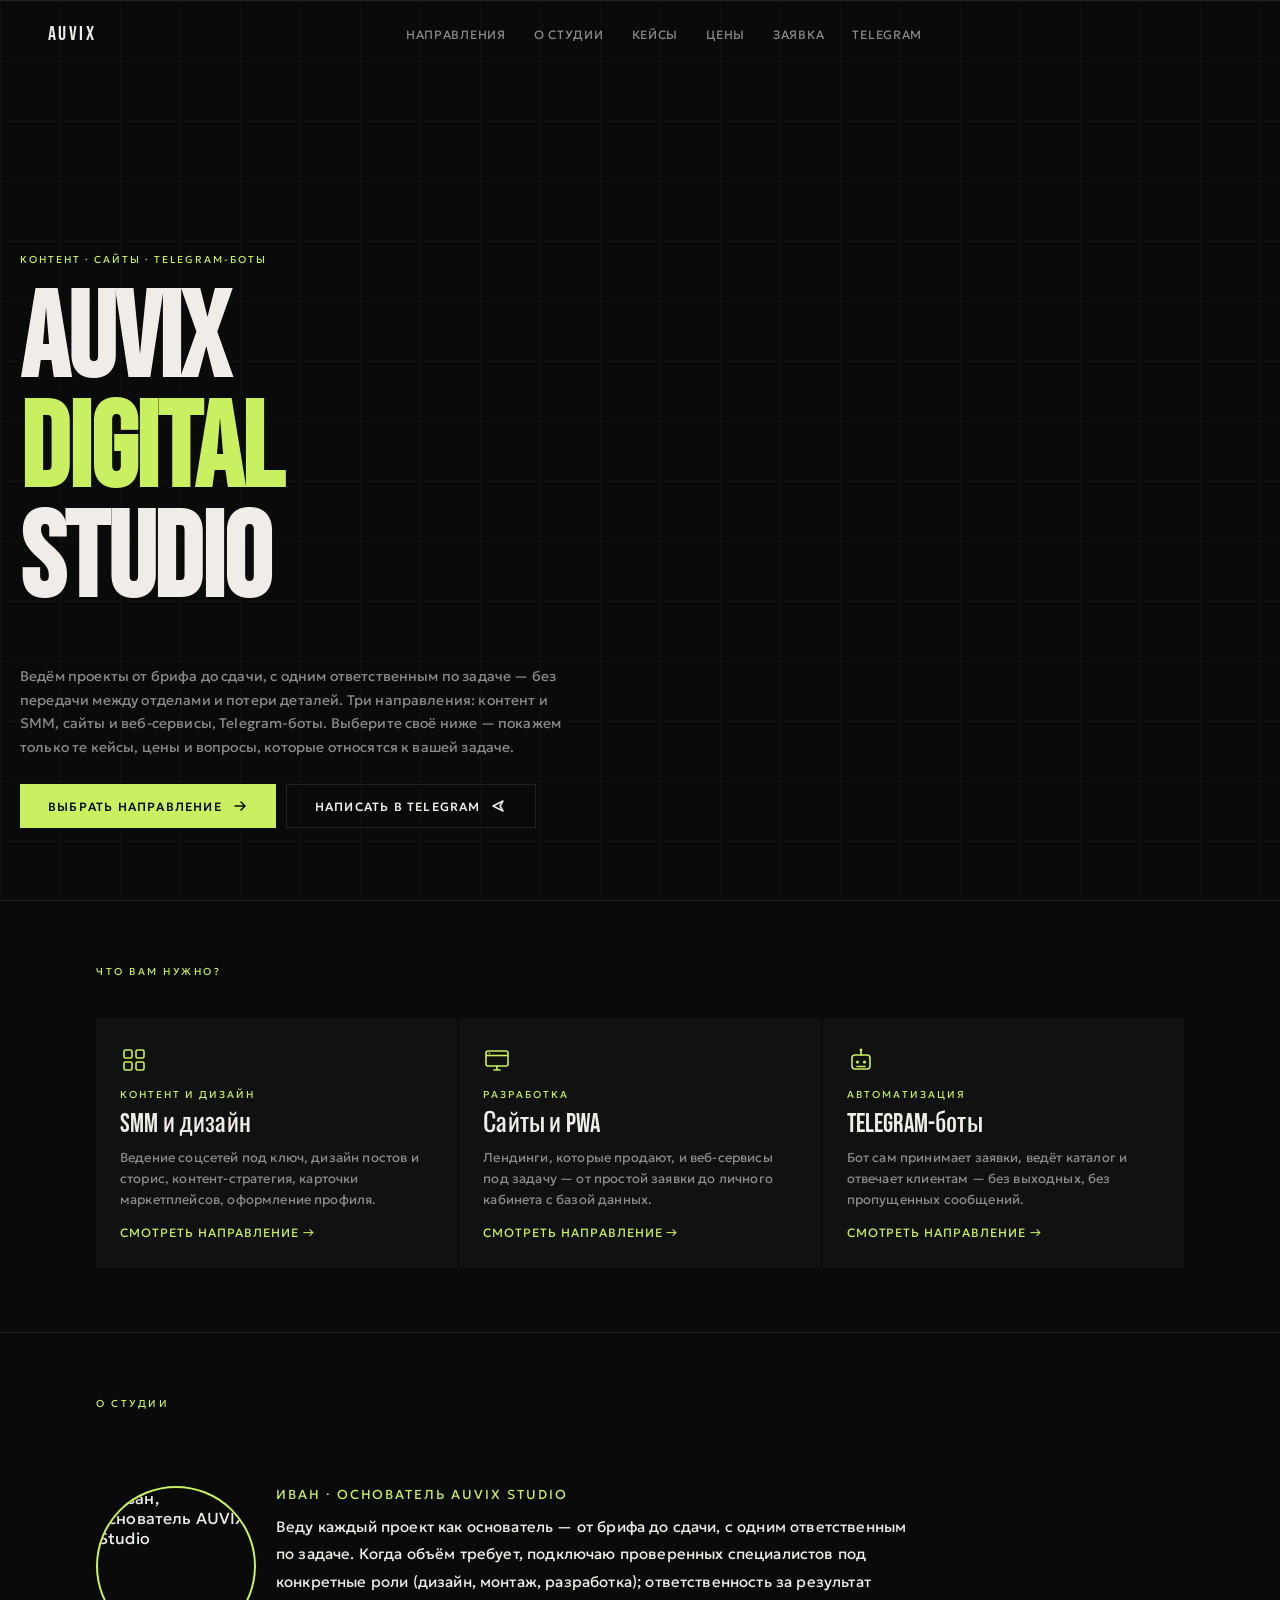
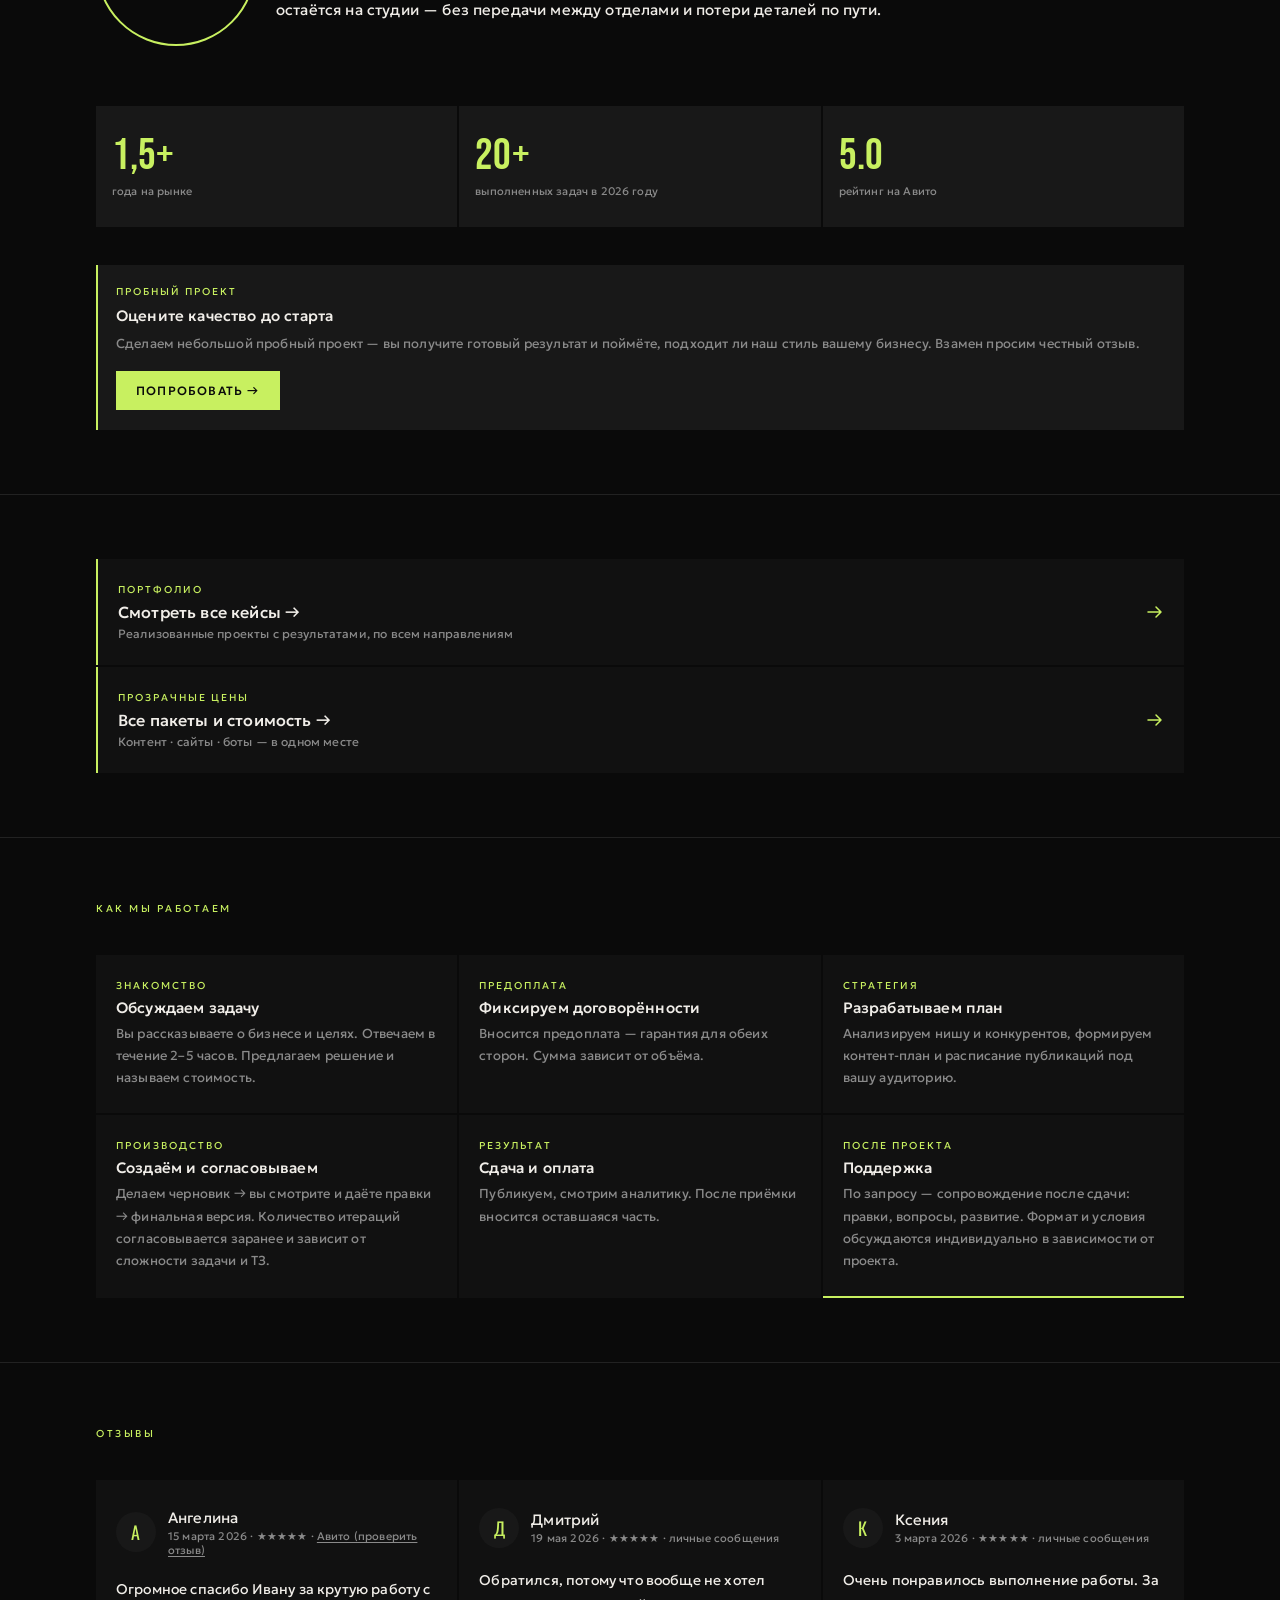
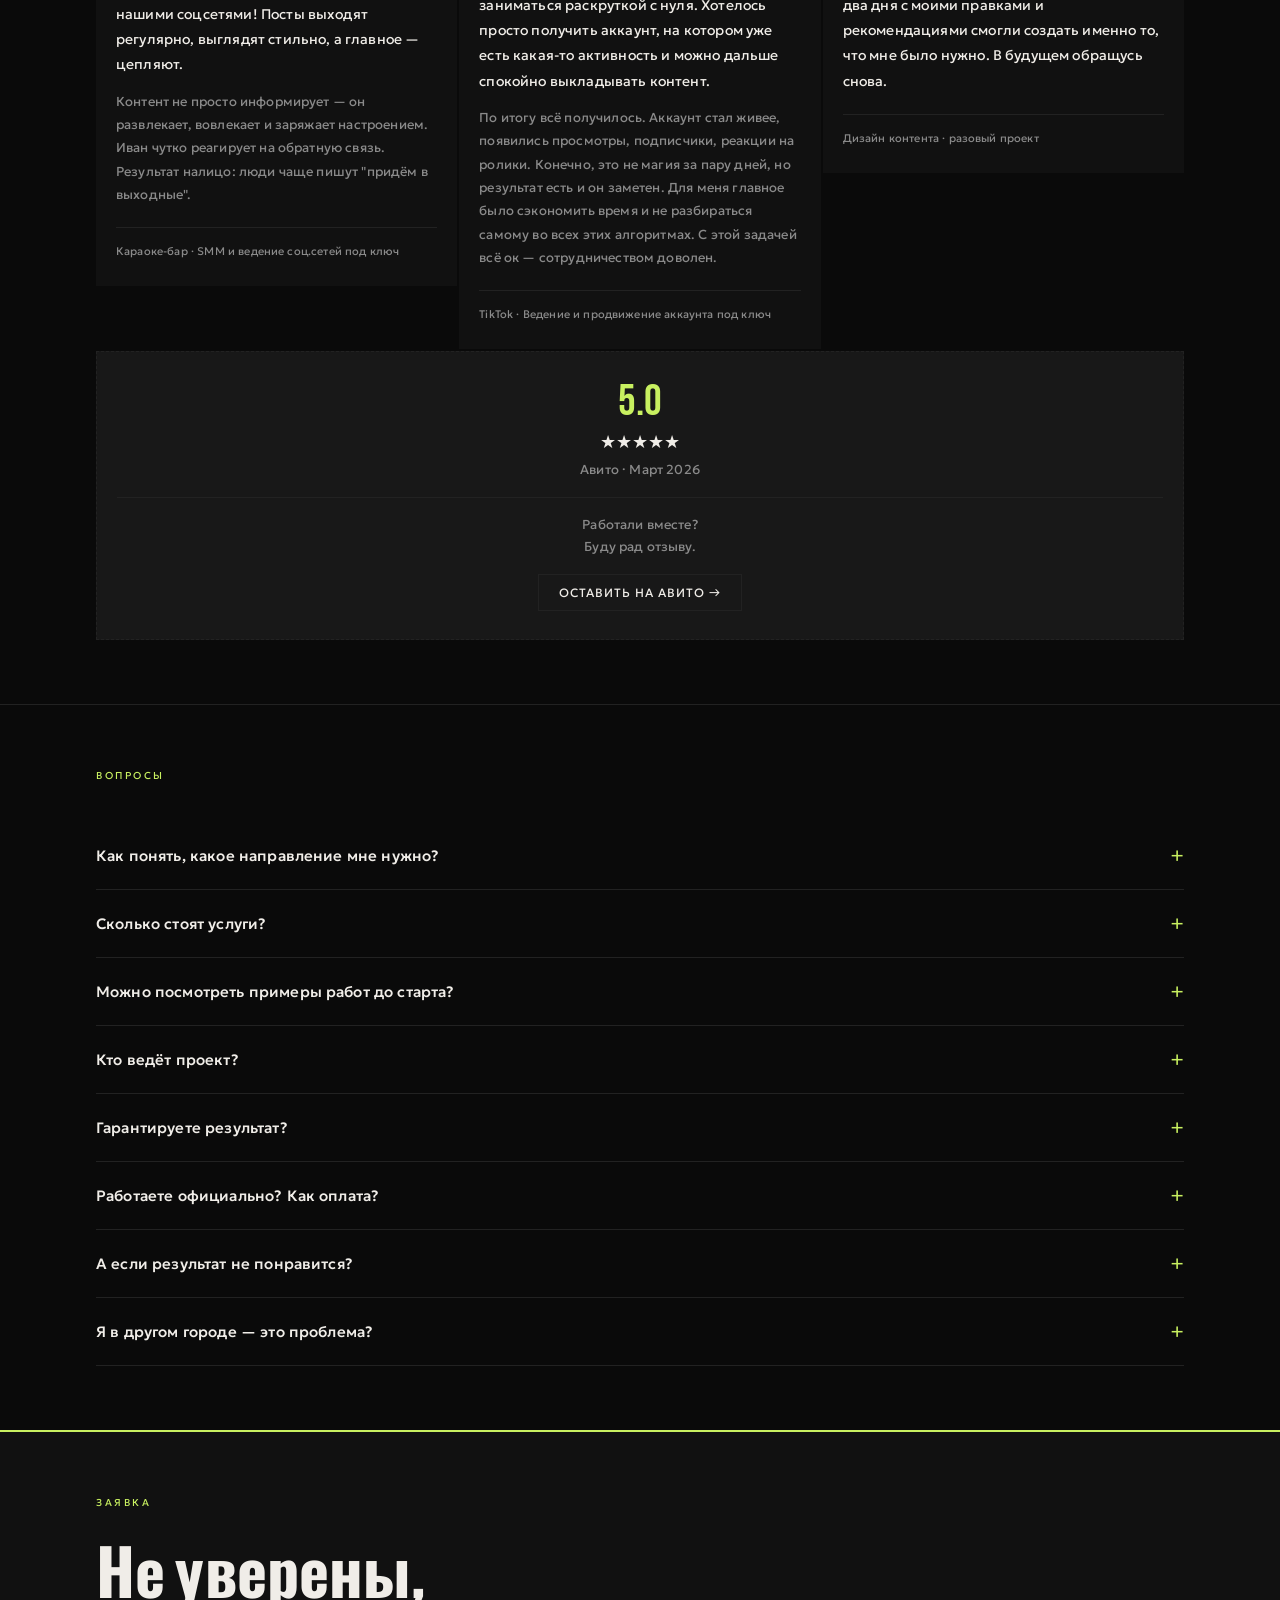
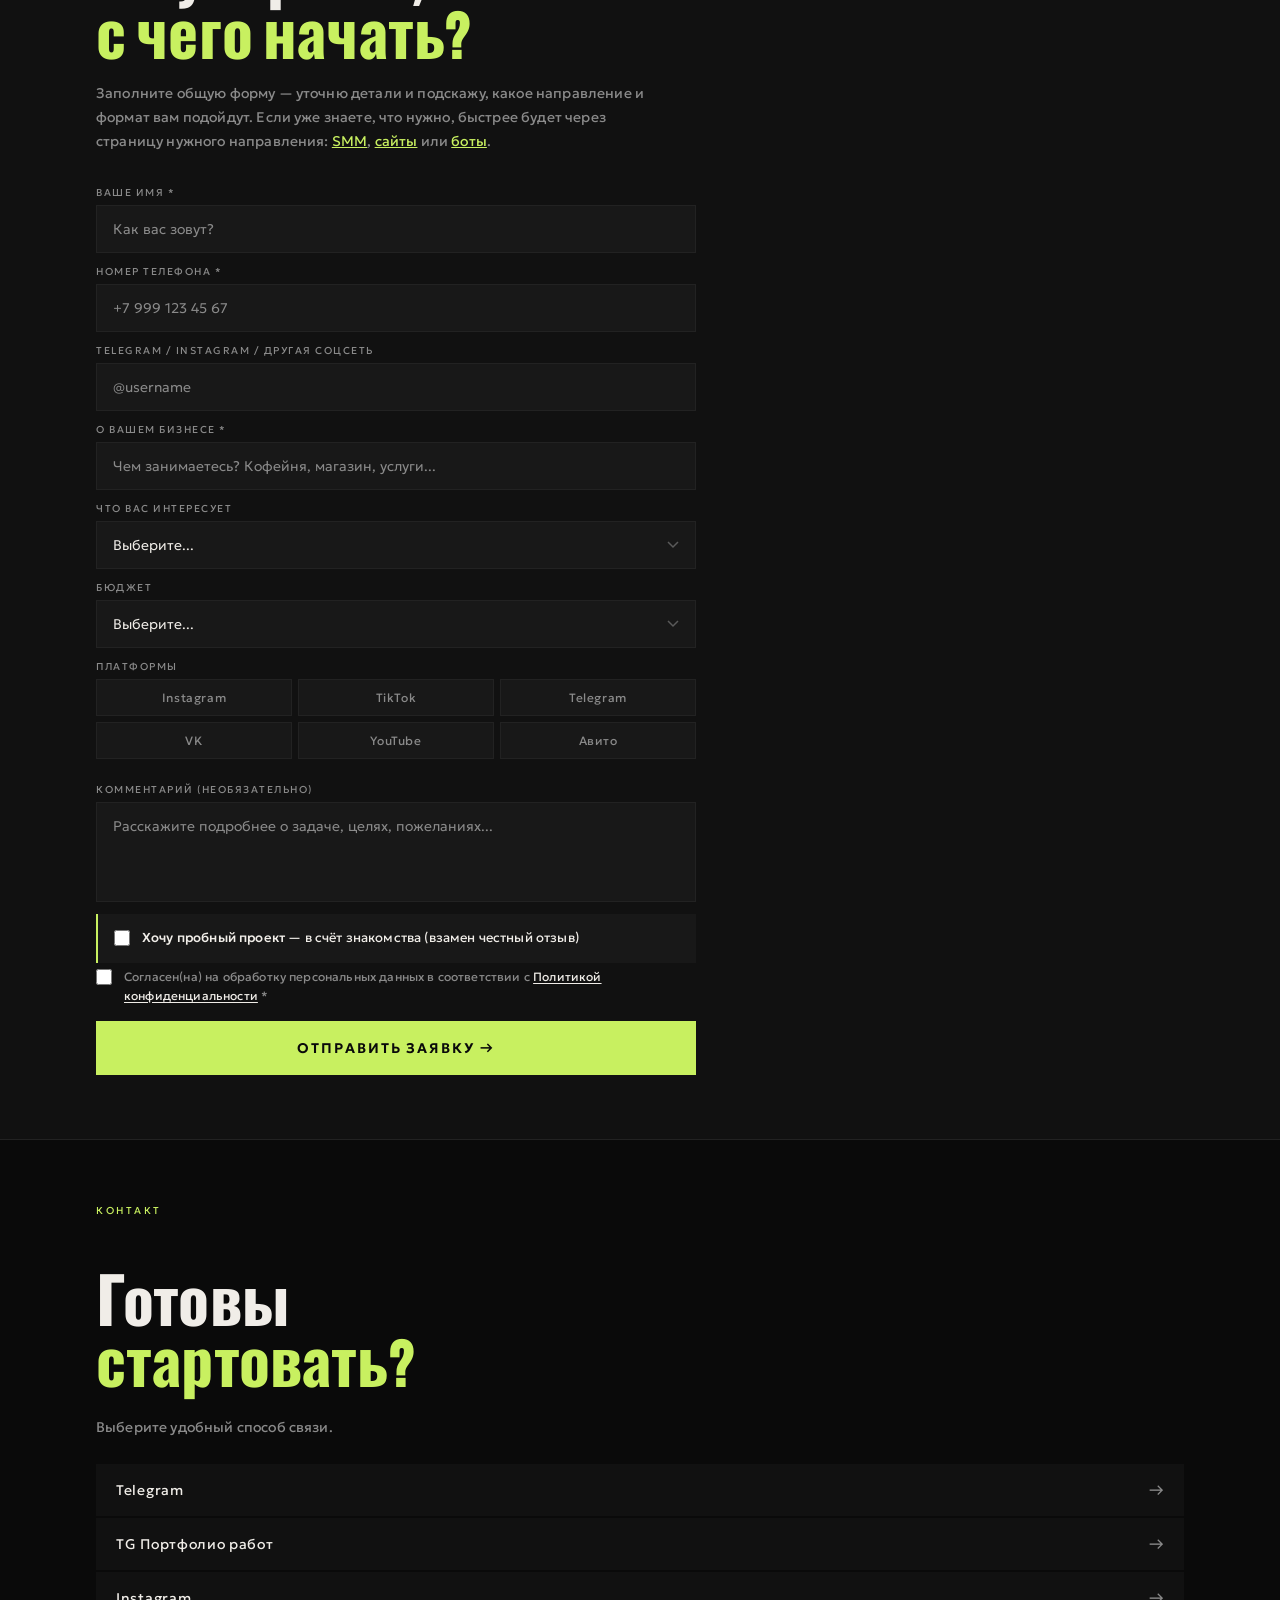
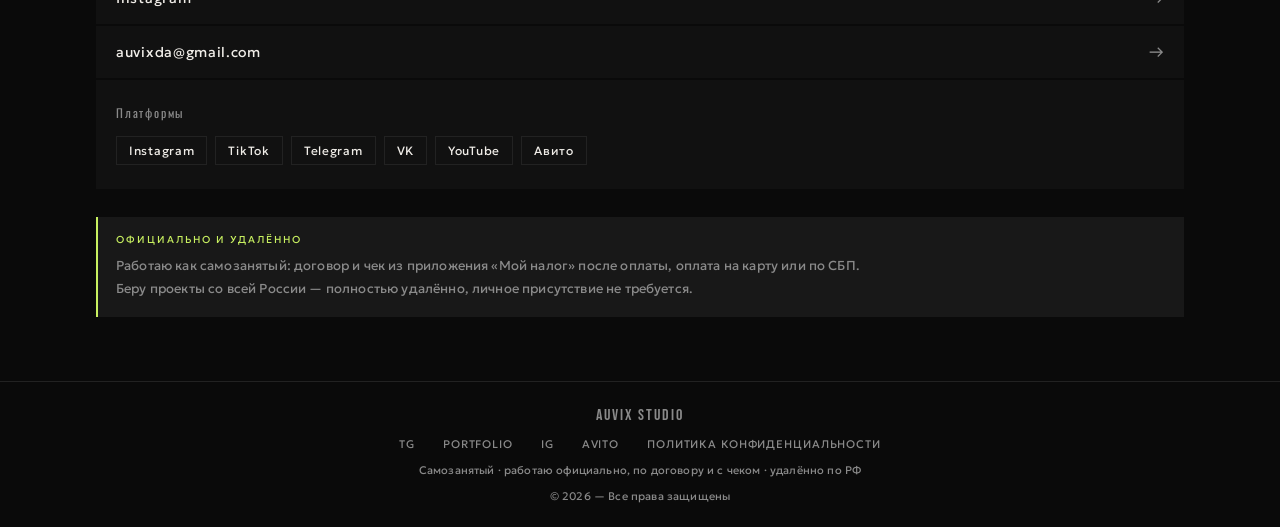
==== commit cc89d18d: "Доверие и консистентность: юр-статус самозанятого, единый голос, площадки, обобщённый пробный проект" ====
--- a/index.html
+++ b/index.html
@@ -94,7 +94,7 @@
     {
       "@type": "Question",
       "name": "Кто ведёт проект?",
-      "acceptedAnswer": { "@type": "Answer", "text": "Проект от брифа до сдачи ведёт один и тот же специалист — вы всегда на связи с человеком, который непосредственно делает работу, без передачи между отделами и потери деталей по пути." }
+      "acceptedAnswer": { "@type": "Answer", "text": "Проект от брифа до сдачи ведёт один ответственный по задаче — вы всегда на связи с тем, кто непосредственно делает работу, без передачи между отделами и потери деталей по пути." }
     },
     {
       "@type": "Question",
@@ -170,7 +170,7 @@
       STUDIO
     </h1>
     <div class="hero-bottom">
-      <p class="hero-desc">Веду проекты лично — от брифа до сдачи. Три направления: контент и SMM, сайты и веб-сервисы, Telegram-боты. Выберите своё ниже — покажу только те кейсы, цены и вопросы, которые относятся к вашей задаче.</p>
+      <p class="hero-desc">Ведём проекты от брифа до сдачи, с одним ответственным по задаче — без передачи между отделами и потери деталей. Три направления: контент и SMM, сайты и веб-сервисы, Telegram-боты. Выберите своё ниже — покажем только те кейсы, цены и вопросы, которые относятся к вашей задаче.</p>
       <div class="hero-btns">
         <button class="hero-cta" onclick="document.getElementById('directions').scrollIntoView({behavior:'smooth'})">
           Выбрать направление
@@ -227,7 +227,7 @@
       <img src="photo.jpg" alt="Иван, основатель AUVIX Studio" style="width:160px; height:160px; object-fit:cover; object-position:center 15%; flex-shrink:0; border-radius:50%; border:2px solid var(--accent);">
       <div>
         <p style="font-size:13px; letter-spacing:0.15em; text-transform:uppercase; color:var(--accent); margin-bottom:10px;">Иван · Основатель AUVIX Studio</p>
-        <p style="font-size:15px; line-height:1.85; color:var(--white); max-width:640px;">Веду каждый проект лично — от брифа до сдачи. Когда объём задачи требует, подключаю проверенных специалистов под конкретные роли (дизайн, монтаж, разработка), но отвечаю за результат я один, без передачи между отделами и потери деталей по пути.</p>
+        <p style="font-size:15px; line-height:1.85; color:var(--white); max-width:640px;">Веду каждый проект как основатель — от брифа до сдачи, с одним ответственным по задаче. Когда объём требует, подключаю проверенных специалистов под конкретные роли (дизайн, монтаж, разработка); ответственность за результат остаётся на студии — без передачи между отделами и потери деталей по пути.</p>
       </div>
     </div>
   </div>
@@ -241,7 +241,7 @@
   <div class="reveal" style="margin-top:2px; background:var(--bg3); border-left:2px solid var(--accent); padding:20px 20px 20px 18px;">
     <div style="font-size:10px; letter-spacing:0.2em; text-transform:uppercase; color:var(--accent); margin-bottom:8px;">Пробный проект</div>
     <div style="font-size:15px; font-weight:500; color:var(--white); margin-bottom:8px;">Оцените качество до старта</div>
-    <div style="font-size:13px; color:var(--gray); line-height:1.7; margin-bottom:16px;">Сделаем 3 поста или карточку товара — вы получите готовый контент и поймёте, подходит ли наш стиль вашему бизнесу. Взамен просим честный отзыв.</div>
+    <div style="font-size:13px; color:var(--gray); line-height:1.7; margin-bottom:16px;">Сделаем небольшой пробный проект — вы получите готовый результат и поймёте, подходит ли наш стиль вашему бизнесу. Взамен просим честный отзыв.</div>
     <button onclick="document.getElementById('apply').scrollIntoView({behavior:'smooth'}); setTimeout(()=>{document.getElementById('f_promo').checked=true;},400);" style="background:var(--accent); color:#0a0a0a; border:none; padding:12px 20px; font-family:'Geologica',sans-serif; font-size:12px; font-weight:500; letter-spacing:0.1em; text-transform:uppercase; cursor:pointer;">
       Попробовать →
     </button>
@@ -379,11 +379,23 @@
     </div>
     <div class="faq-item">
       <div class="faq-q" onclick="toggleFaq(this)"><span>Кто ведёт проект?</span><span class="faq-arrow">+</span></div>
-      <div class="faq-a">Проект от брифа до сдачи ведёт один и тот же специалист — вы всегда на связи с человеком, который непосредственно делает работу, без передачи между отделами и потери деталей по пути.</div>
+      <div class="faq-a">Проект от брифа до сдачи ведёт один ответственный по задаче — вы всегда на связи с тем, кто непосредственно делает работу, без передачи между отделами и потери деталей по пути.</div>
     </div>
     <div class="faq-item">
       <div class="faq-q" onclick="toggleFaq(this)"><span>Гарантируете результат?</span><span class="faq-arrow">+</span></div>
       <div class="faq-a">Гарантируем качество работы и соблюдение сроков. Конкретные цифры зависят от ниши, бюджета и задачи — говорим честно, без нереалистичных обещаний.</div>
+    </div>
+    <div class="faq-item">
+      <div class="faq-q" onclick="toggleFaq(this)"><span>Работаете официально? Как оплата?</span><span class="faq-arrow">+</span></div>
+      <div class="faq-a">Да. Работаю как самозанятый — заключаем договор, после оплаты выдаю чек из приложения «Мой налог». Оплата на карту или по СБП, для юрлиц — по договорённости.</div>
+    </div>
+    <div class="faq-item">
+      <div class="faq-q" onclick="toggleFaq(this)"><span>А если результат не понравится?</span><span class="faq-arrow">+</span></div>
+      <div class="faq-a">Первый вариант показываем до финальной оплаты — вы смотрите, даёте правки, дорабатываем. Предоплата не полная, работаем по этапам, всё фиксируем в договоре. Цель — чтобы вы остались довольны, а не просто «сдать и забыть».</div>
+    </div>
+    <div class="faq-item">
+      <div class="faq-q" onclick="toggleFaq(this)"><span>Я в другом городе — это проблема?</span><span class="faq-arrow">+</span></div>
+      <div class="faq-a">Нет. Работаем удалённо со всей России — созвон, переписка, все согласования онлайн. Личные встречи не требуются.</div>
     </div>
   </div>
 </section>
@@ -476,7 +488,7 @@
     <div style="display:flex; align-items:flex-start; gap:12px; background:var(--bg3); border-left:2px solid var(--accent); padding:14px 16px; margin-bottom:4px;">
       <input type="checkbox" id="f_promo" style="width:16px; height:16px; margin-top:2px; flex-shrink:0; accent-color:var(--accent); cursor:pointer;">
       <label for="f_promo" style="font-size:13px; color:var(--white); line-height:1.6; cursor:pointer;">
-        <span style="font-weight:500;">Хочу пробный проект</span> — 3 поста или карточка товара в счёт знакомства (взамен честный отзыв)
+        <span style="font-weight:500;">Хочу пробный проект</span> — в счёт знакомства (взамен честный отзыв)
       </label>
     </div>
 
@@ -531,10 +543,19 @@
     <div class="platforms-info">
       <div class="platforms-title">Платформы</div>
       <div class="platforms-tags">
+        <span class="platform-tag">Instagram</span>
         <span class="platform-tag">TikTok</span>
         <span class="platform-tag">Telegram</span>
-        <span class="platform-tag">Макс</span>
+        <span class="platform-tag">VK</span>
+        <span class="platform-tag">YouTube</span>
         <span class="platform-tag">Авито</span>
+      </div>
+    </div>
+    <div style="margin-top:28px; background:var(--bg3); border-left:2px solid var(--accent); padding:16px 18px;">
+      <div style="font-size:10px; letter-spacing:0.2em; text-transform:uppercase; color:var(--accent); margin-bottom:8px;">Официально и удалённо</div>
+      <div style="font-size:13px; color:var(--gray); line-height:1.8;">
+        Работаю как самозанятый: договор и чек из приложения «Мой налог» после оплаты, оплата на карту или по СБП.<br>
+        Беру проекты со всей России — полностью удалённо, личное присутствие не требуется.
       </div>
     </div>
   </div>
@@ -549,12 +570,13 @@
     <a href="https://www.avito.ru/brands/676eaa5e4c9947e60a90efe94a3f6d5d" target="_blank">AVITO</a>
     <a href="privacy-policy.html">Политика конфиденциальности</a>
   </div>
+  <div class="footer-copy">Самозанятый · работаю официально, по договору и с чеком · удалённо по РФ</div>
   <div class="footer-copy">© 2026 — Все права защищены</div>
 </footer>
 
 <!-- CHAT BUTTON -->
 <button class="ai-chat-btn" id="aiChatBtn" onclick="toggleAiChat()" aria-label="AI-ассистент">
-  <svg width="22" height="22" viewBox="0 0 20 20" fill="none"><path d="M3 4.5C3 3.67 3.67 3 4.5 3h11c.83 0 1.5.67 1.5 1.5v8c0 .83-.67 1.5-1.5 1.5H8l-3.5 3v-3H4.5C3.67 14 3 13.33 3 12.5v-8z" stroke="#0a0a0a" stroke-width="1.5" stroke-linejoin="round"/></svg>
+  <svg width="24" height="24" viewBox="0 0 24 24" fill="none"><circle cx="12" cy="7" r="4" fill="#0a0a0a"/><path d="M3.8 19.8C3.8 15.4 7.5 12.8 12 12.8C16.5 12.8 20.2 15.4 20.2 19.8Z" fill="#0a0a0a"/><circle cx="15.7" cy="7.6" r="1.2" fill="#0a0a0a"/><path d="M15.7 8.8C15.6 10.2 15 11 14.2 12.6" stroke="#0a0a0a" stroke-width="1" stroke-linecap="round"/></svg>
   <span class="chat-tooltip">Спросить ассистента</span>
 </button>
 
@@ -563,15 +585,15 @@
   <div class="chat-header">
     <div class="chat-header-dot"></div>
     <div>
-      <div class="chat-header-title">AUVIX STUDIO · Ассистент</div>
-      <div class="chat-header-sub">Отвечает на вопросы об услугах</div>
+      <div class="chat-header-title">Агент AVI</div>
+      <div class="chat-header-sub">Ассистент AUVIX Studio</div>
     </div>
     <button class="chat-close" onclick="toggleAiChat()">✕</button>
   </div>
 
   <div class="chat-messages" id="chatMessages">
     <div class="chat-msg bot">
-      <div class="chat-bubble">Привет! Я знаю всё об услугах и ценах AUVIX Studio. Спрашивай — отвечу быстро 👋</div>
+      <div class="chat-bubble">На связи Агент AVI — ассистент AUVIX Studio. Подскажу по услугам, ценам и кейсам, помогу оставить заявку 👋</div>
       <div class="chat-msg-time">сейчас</div>
     </div>
   </div>
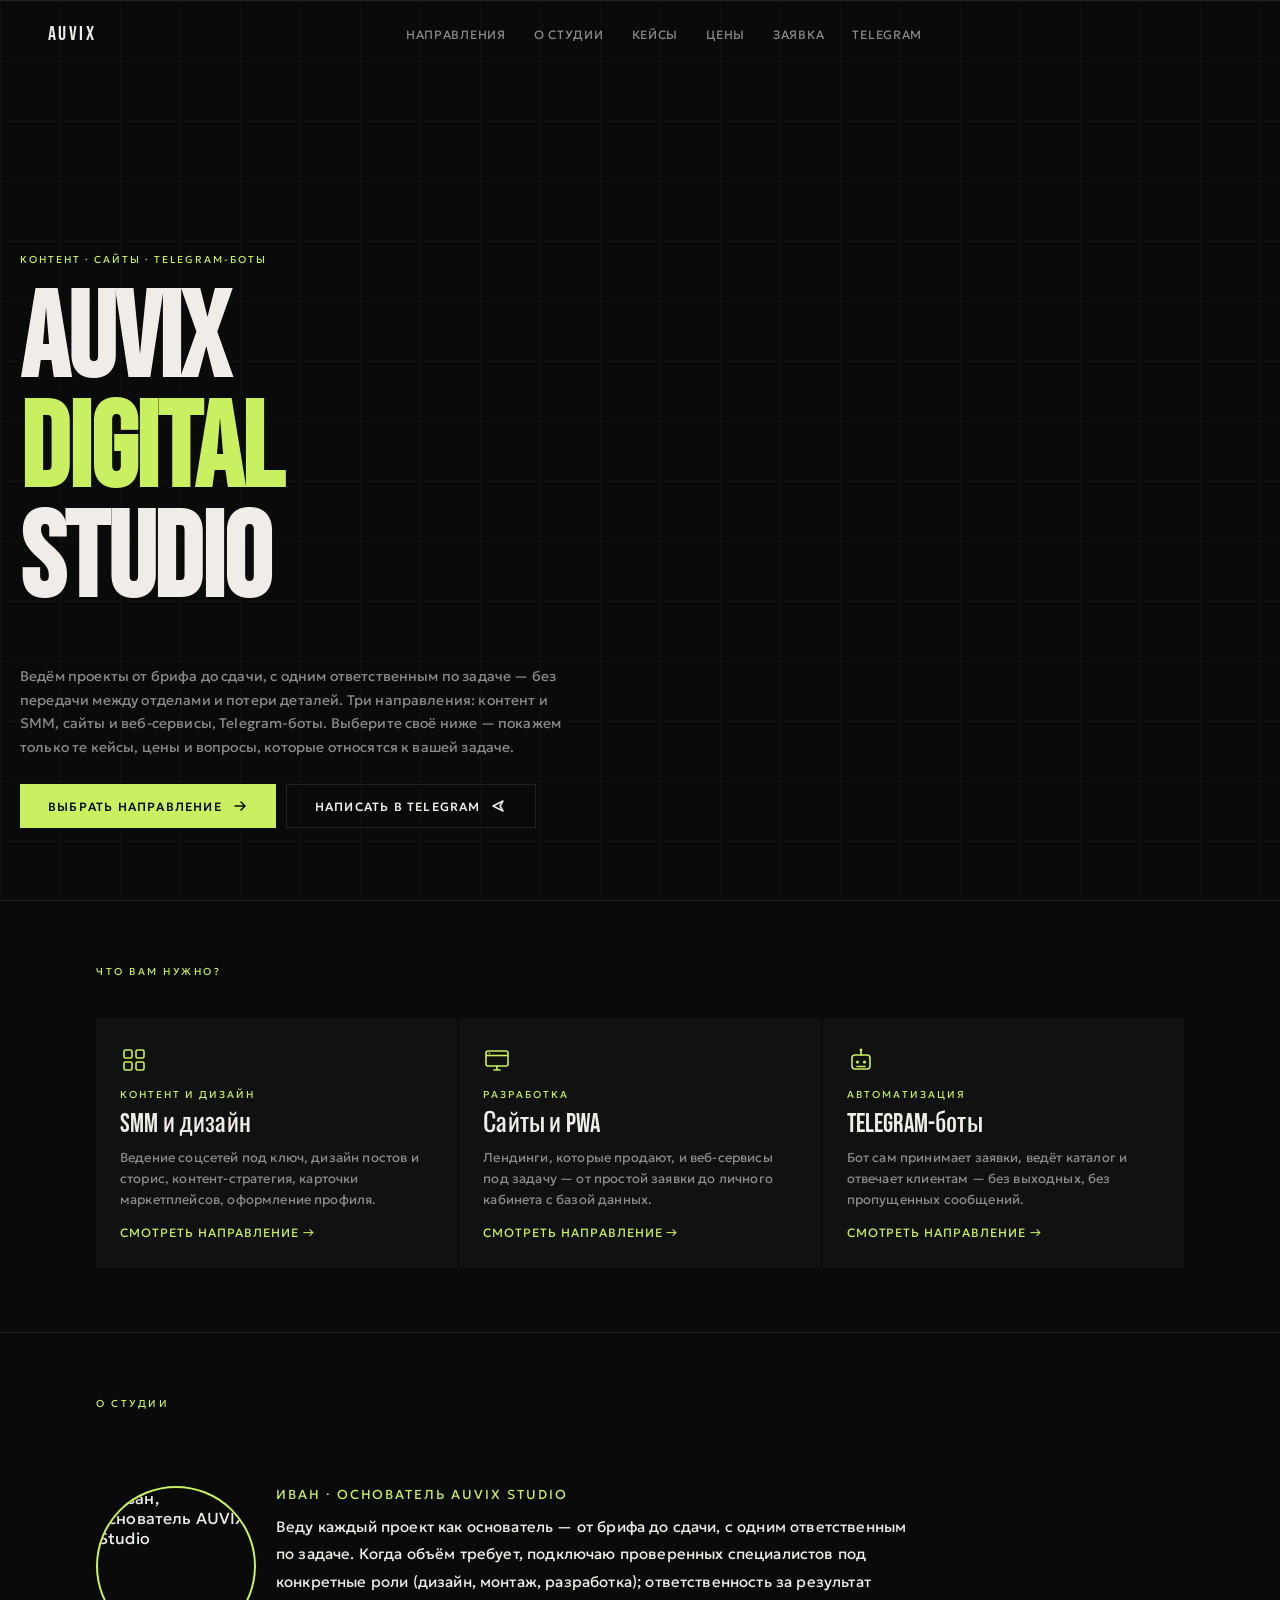
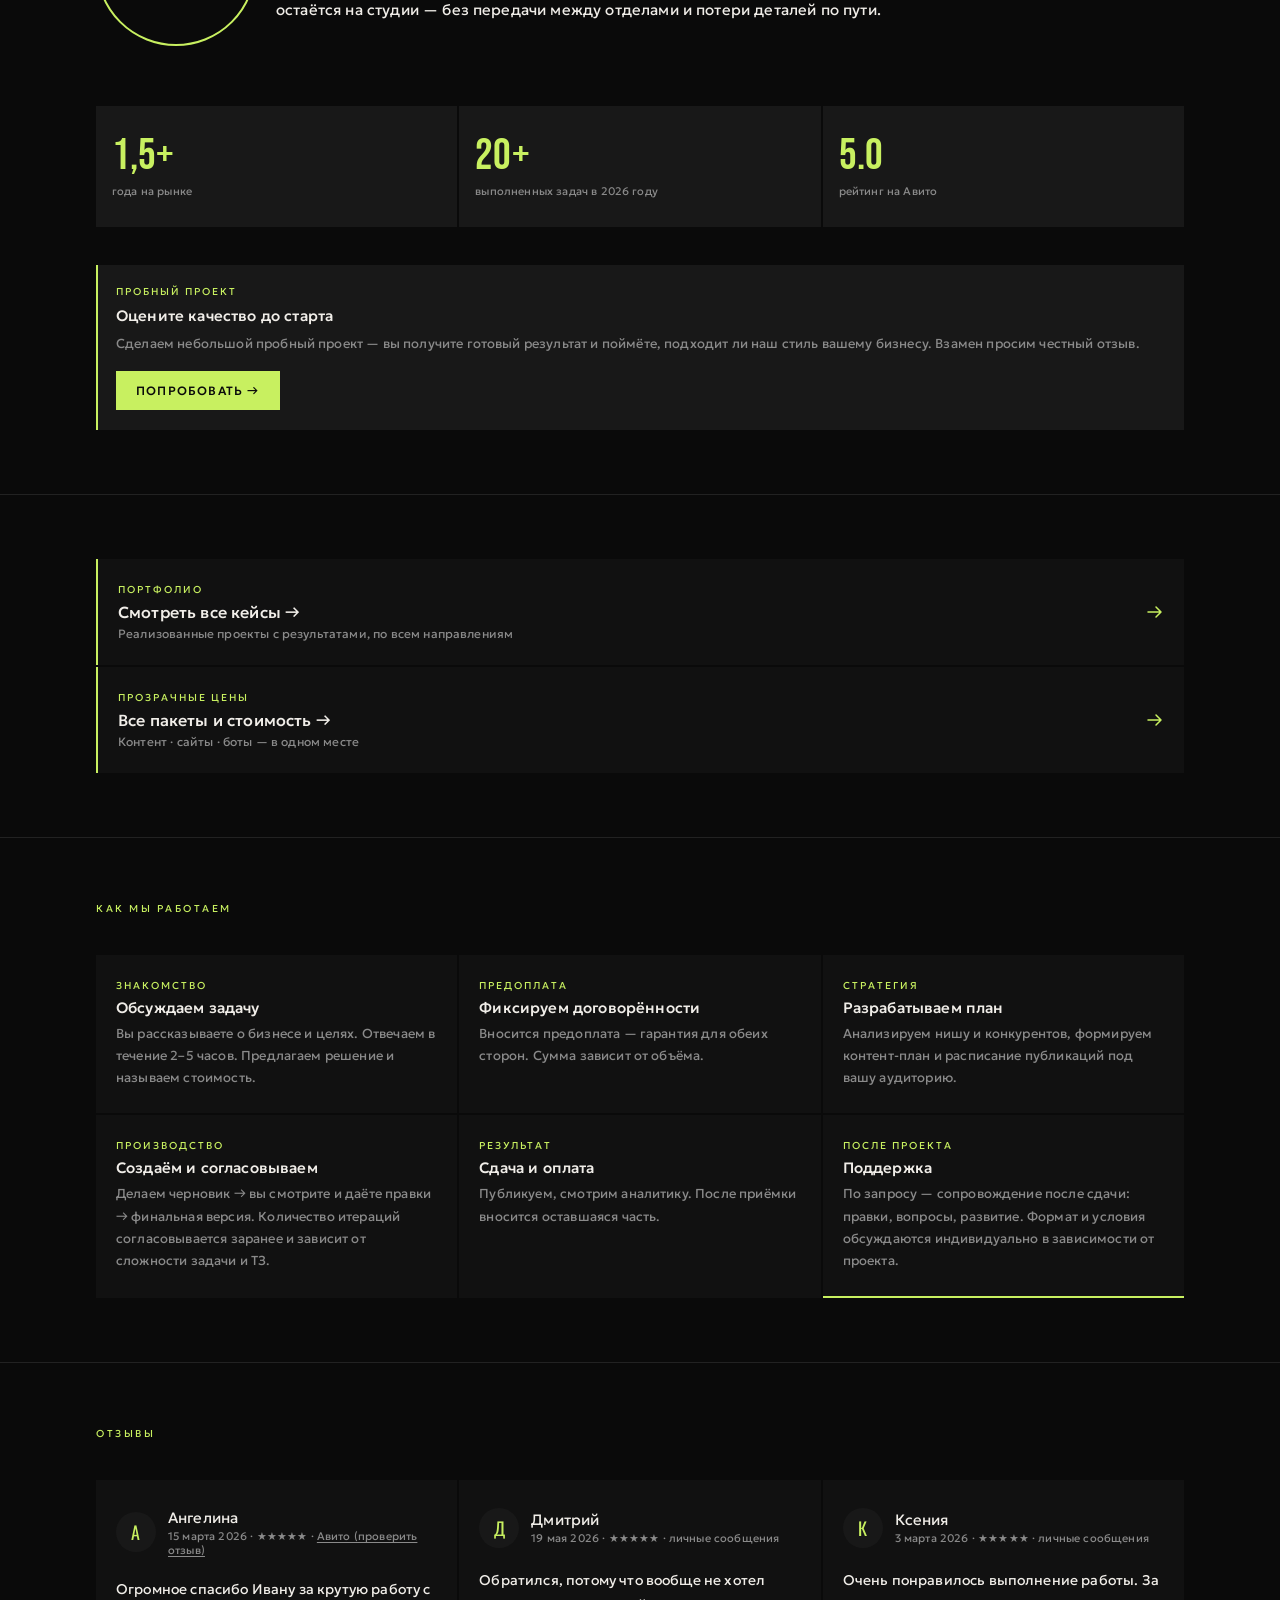
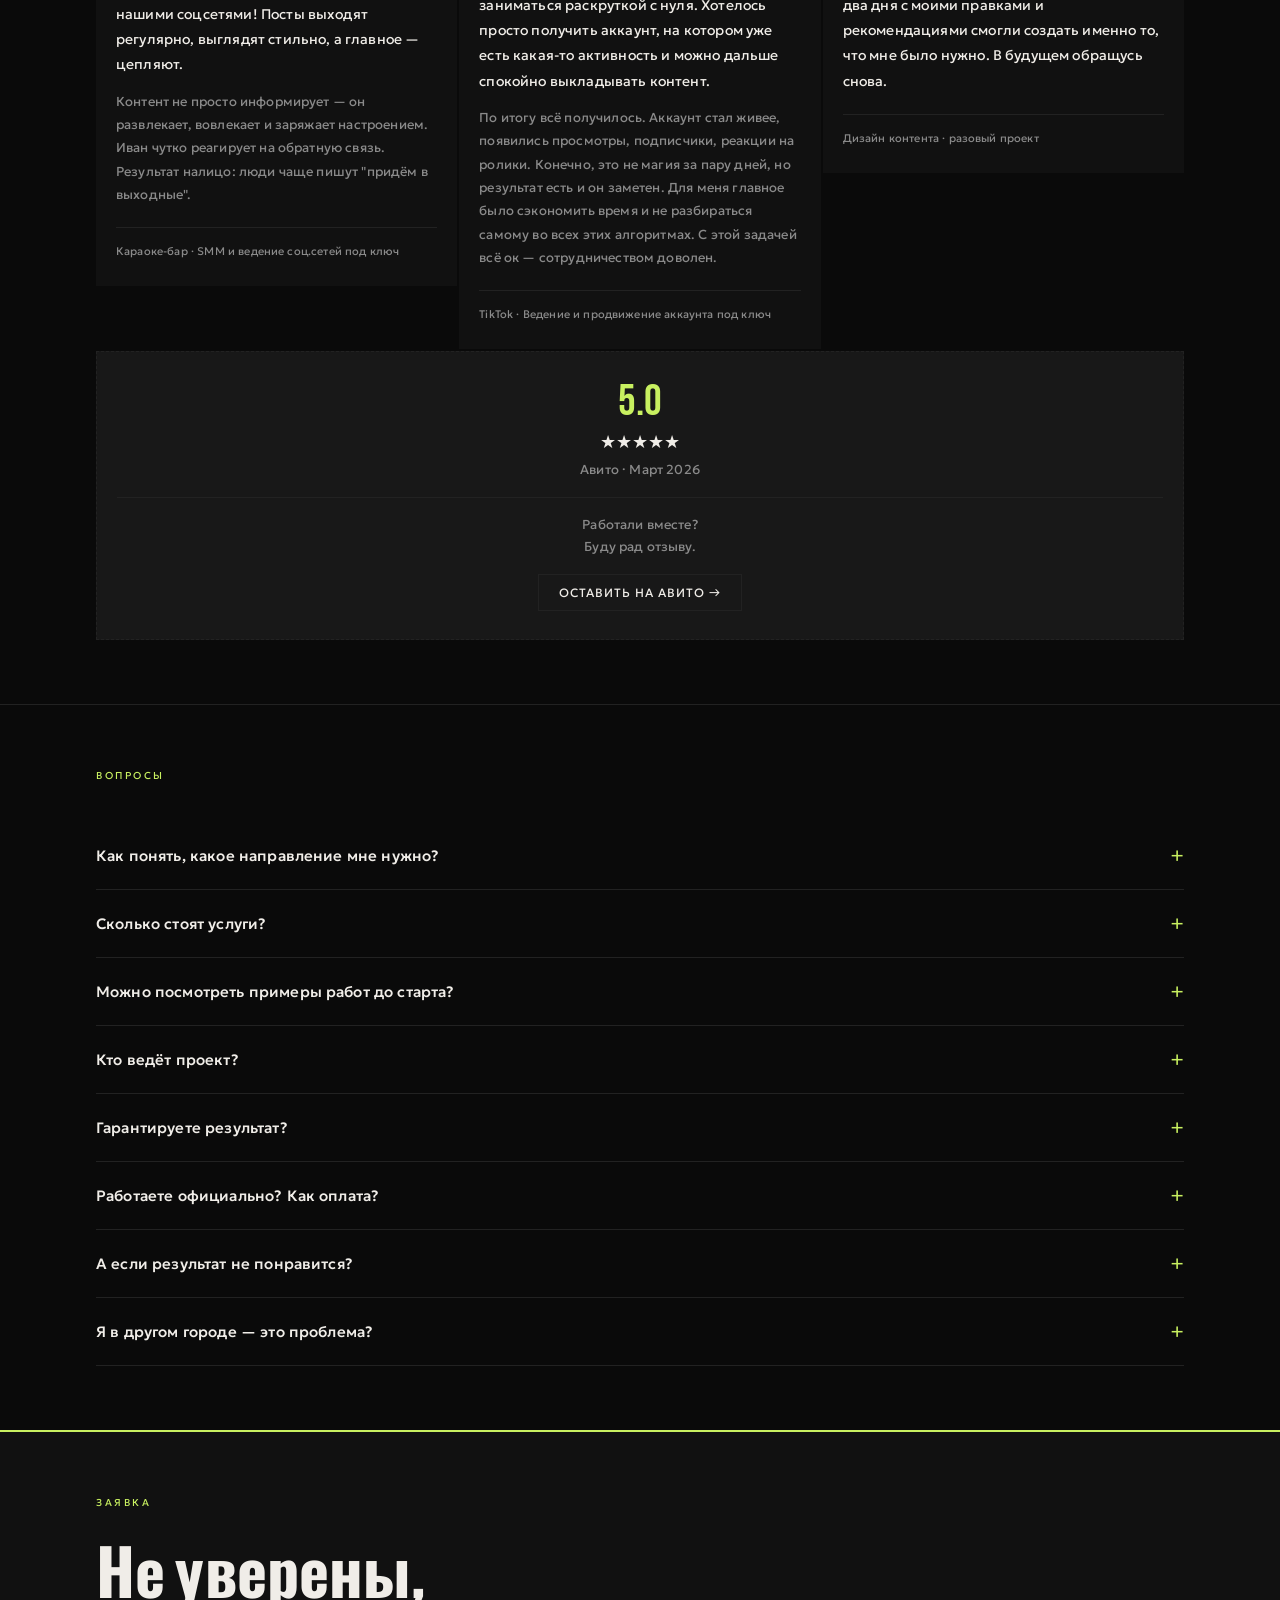
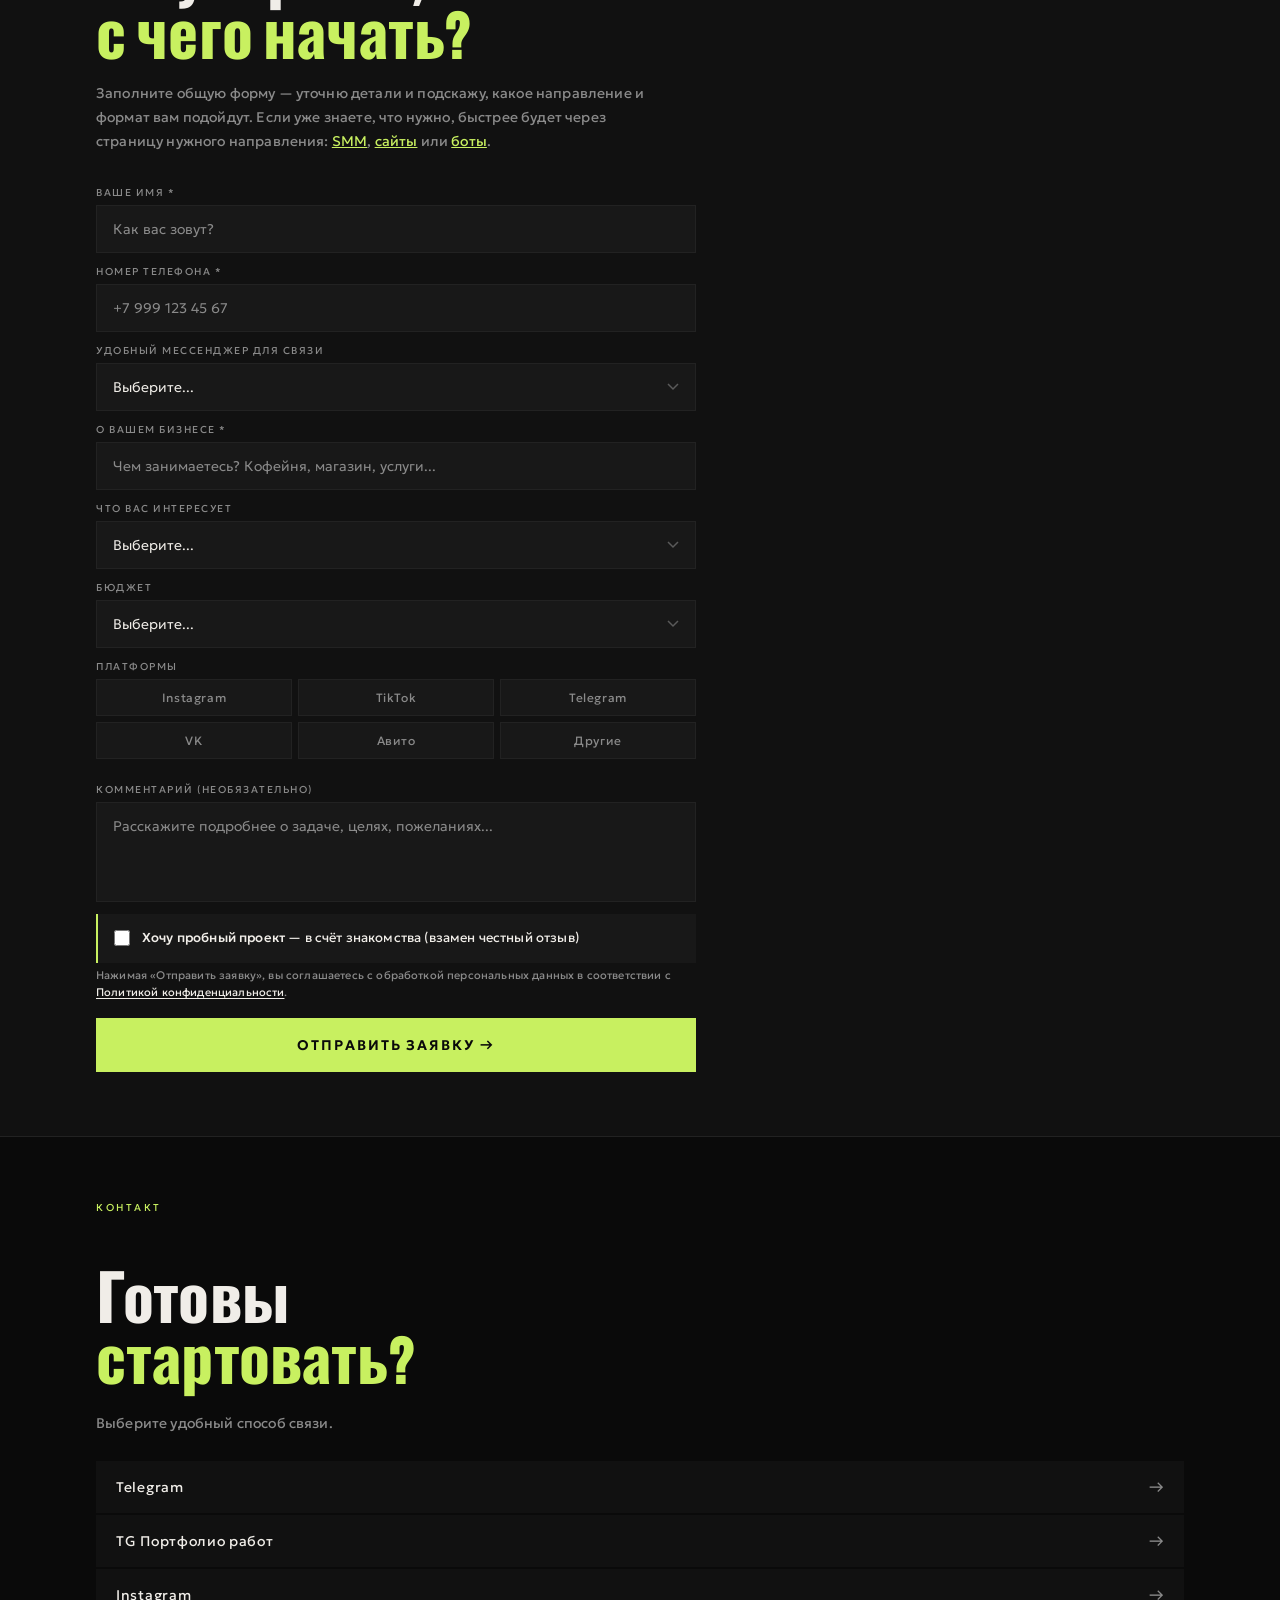
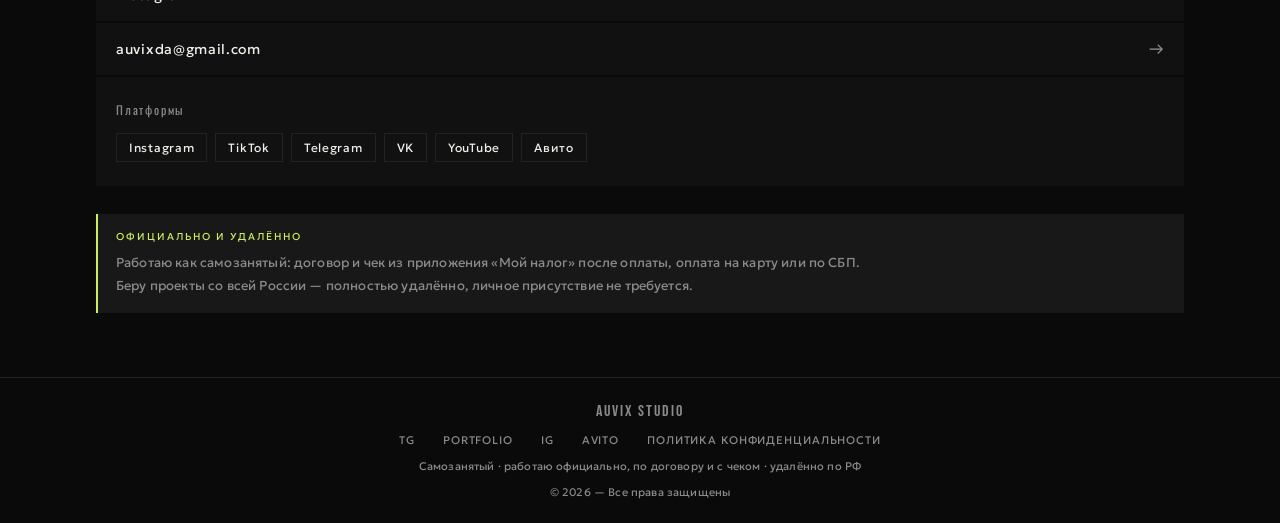
==== commit 1a973957: "Форма заявки: выбор мессенджера, площадки, согласие текстом, успешный экран - Контактное поле → выпа" ====
--- a/index.html
+++ b/index.html
@@ -431,8 +431,13 @@
     </div>
 
     <div class="form-field">
-      <label class="form-label" for="f_contact">Telegram / Instagram / другая соцсеть</label>
-      <input type="text" id="f_contact" name="contact" placeholder="@username">
+      <label class="form-label" for="f_contact">Удобный мессенджер для связи</label>
+      <select id="f_contact">
+        <option value="">Выберите...</option>
+        <option>Telegram</option>
+        <option>WhatsApp</option>
+        <option>Max</option>
+      </select>
     </div>
 
     <div class="form-field">
@@ -475,8 +480,8 @@
         <button class="platform-btn" type="button" aria-pressed="false" onclick="togglePlatform(this)">TikTok</button>
         <button class="platform-btn" type="button" aria-pressed="false" onclick="togglePlatform(this)">Telegram</button>
         <button class="platform-btn" type="button" aria-pressed="false" onclick="togglePlatform(this)">VK</button>
-        <button class="platform-btn" type="button" aria-pressed="false" onclick="togglePlatform(this)">YouTube</button>
         <button class="platform-btn" type="button" aria-pressed="false" onclick="togglePlatform(this)">Авито</button>
+        <button class="platform-btn" type="button" aria-pressed="false" onclick="togglePlatform(this)">Другие</button>
       </div>
     </div>
 
@@ -492,12 +497,7 @@
       </label>
     </div>
 
-    <div style="display:flex; align-items:flex-start; gap:12px; margin-bottom:16px;">
-      <input type="checkbox" id="f_consent" style="width:16px; height:16px; margin-top:2px; flex-shrink:0; accent-color:var(--accent); cursor:pointer;">
-      <label for="f_consent" style="font-size:12px; color:var(--gray); line-height:1.6; cursor:pointer;">
-        Согласен(на) на обработку персональных данных в соответствии с <a href="privacy-policy.html" target="_blank" style="color:var(--white); text-decoration:underline; text-underline-offset:2px;">Политикой конфиденциальности</a> *
-      </label>
-    </div>
+    <p style="font-size:11px; color:var(--gray); line-height:1.6; margin-bottom:16px;">Нажимая «Отправить заявку», вы соглашаетесь с обработкой персональных данных в соответствии с <a href="privacy-policy.html" target="_blank" style="color:var(--white); text-decoration:underline; text-underline-offset:2px;">Политикой конфиденциальности</a>.</p>
 
     <button class="submit-btn" id="submitBtn" type="submit">
       Отправить заявку →
@@ -513,7 +513,7 @@
       <div style="font-size:10px; letter-spacing:0.18em; text-transform:uppercase; color:var(--accent); margin-bottom:4px;">Выбранный пакет</div>
       <div id="successPackageName" style="font-family:'Bebas Neue','Oswald',sans-serif; font-size:16px; color:var(--white);"></div>
     </div>
-    <div class="success-text">Заявка получена — свяжемся с вами в течение дня, уточним детали и стартуем.<br><br>Или напишите прямо сейчас:</div>
+    <div class="success-text">Заявка отправлена — ожидайте ответа в ближайшее время. Свяжемся с вами в течение дня, уточним детали и стартуем.<br><br>Или можете написать прямо сейчас:</div>
     <a href="https://t.me/idwvw" target="_blank" style="display:inline-flex; align-items:center; gap:8px; background:var(--accent); color:#0a0a0a; padding:14px 28px; font-size:13px; font-weight:500; letter-spacing:0.1em; text-transform:uppercase; text-decoration:none; margin-top:8px;">
       Написать в Telegram →
     </a>
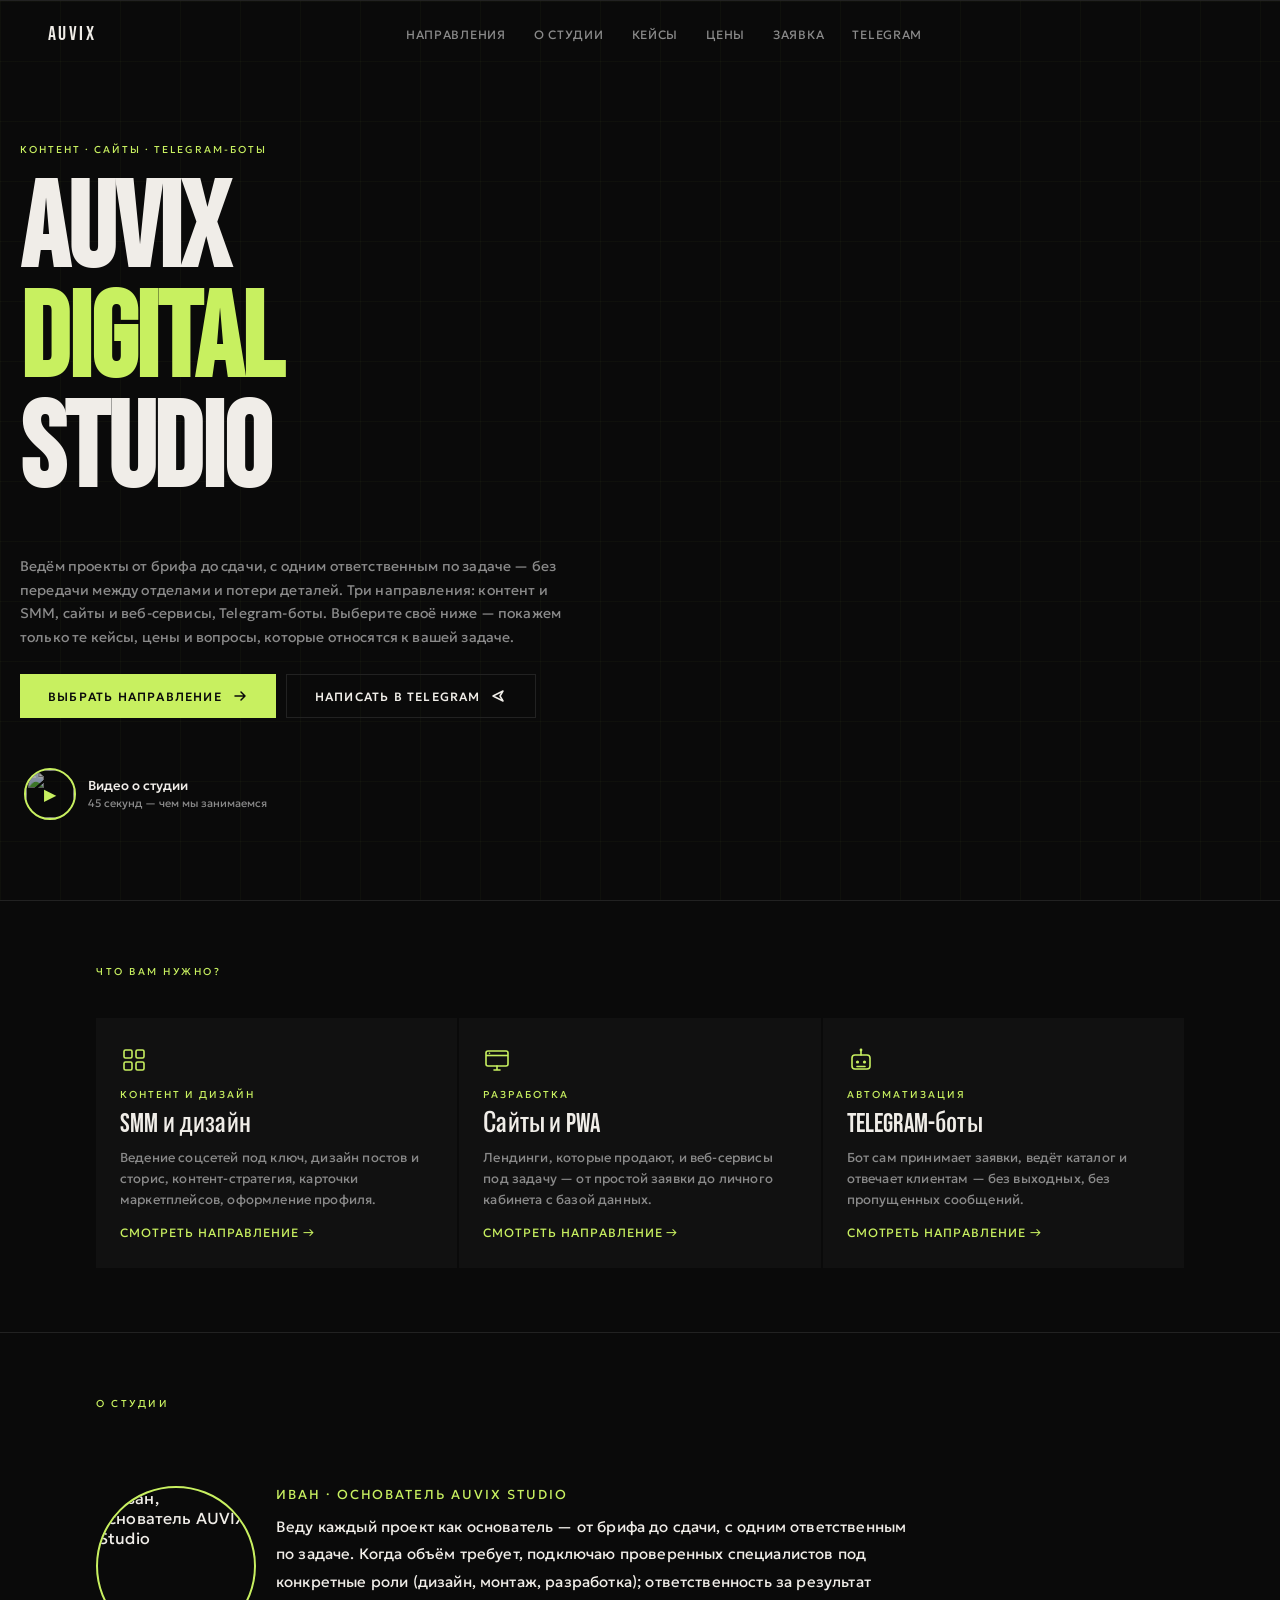
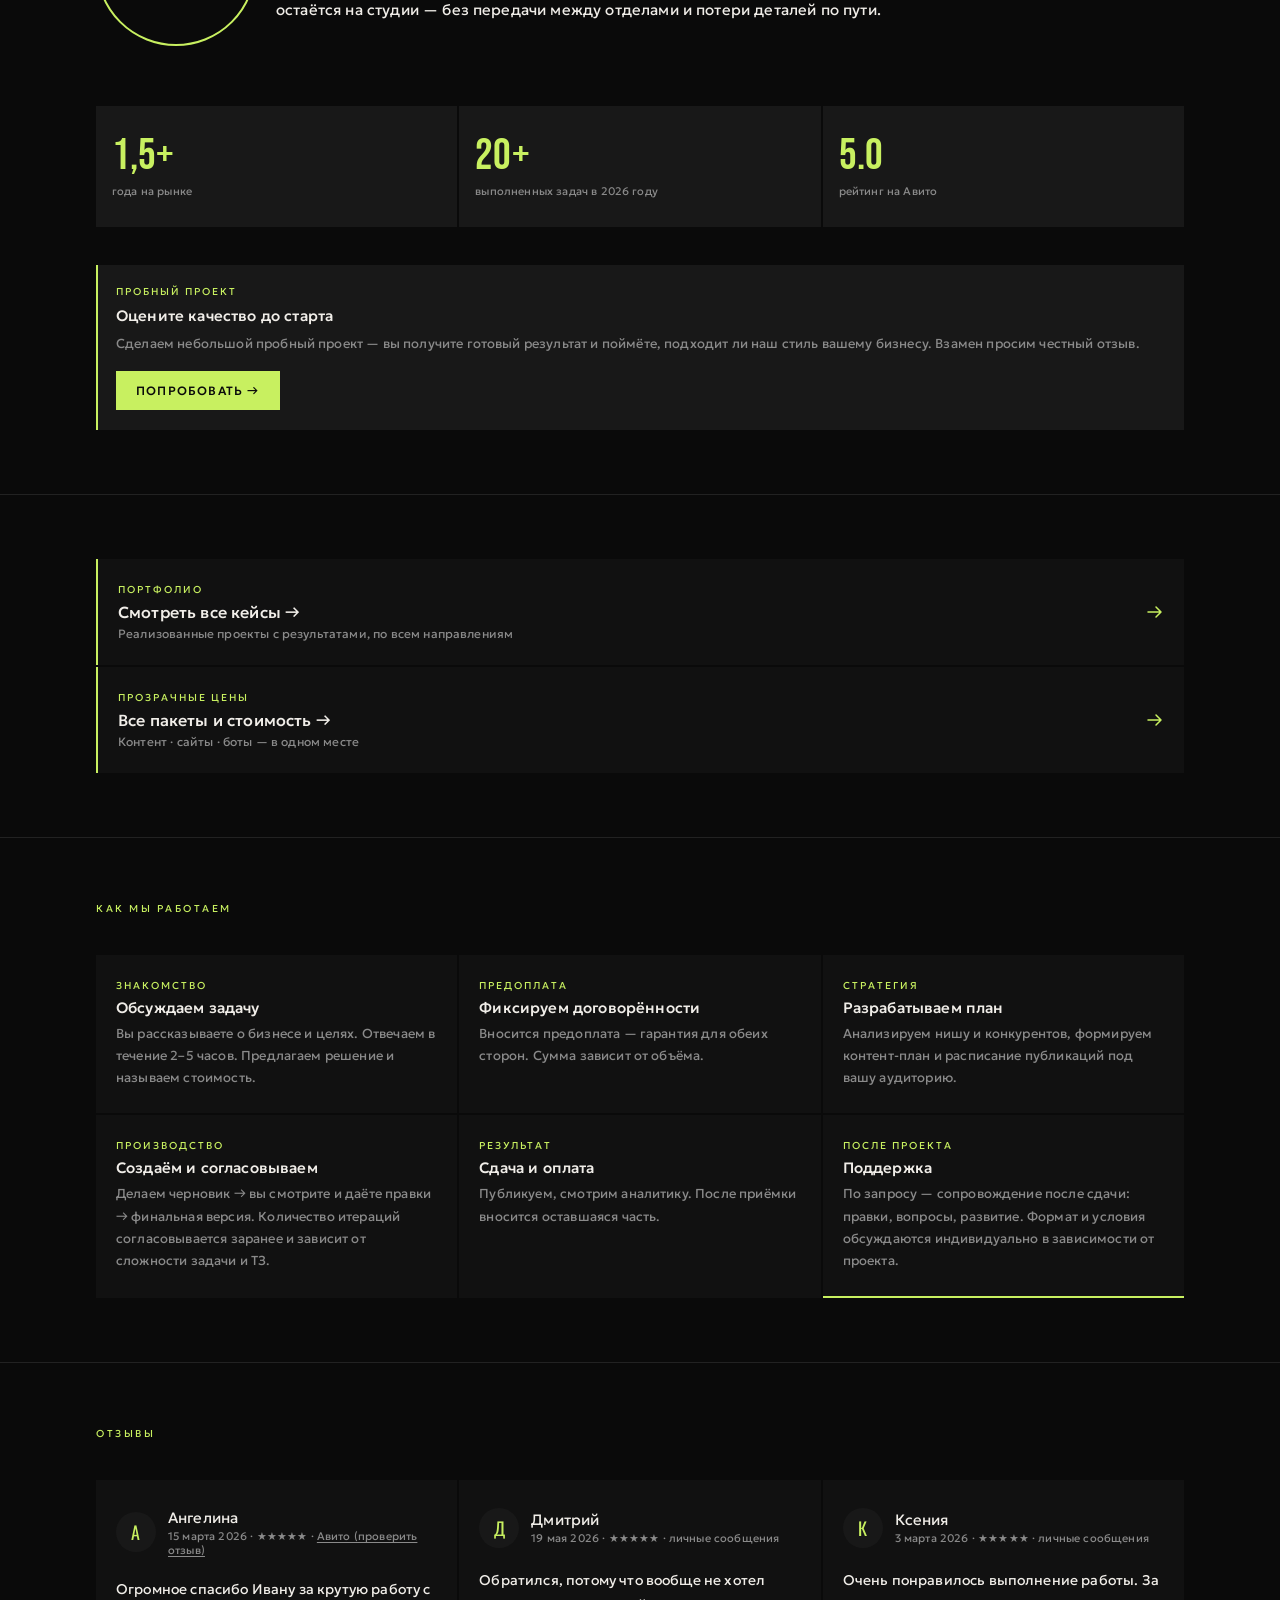
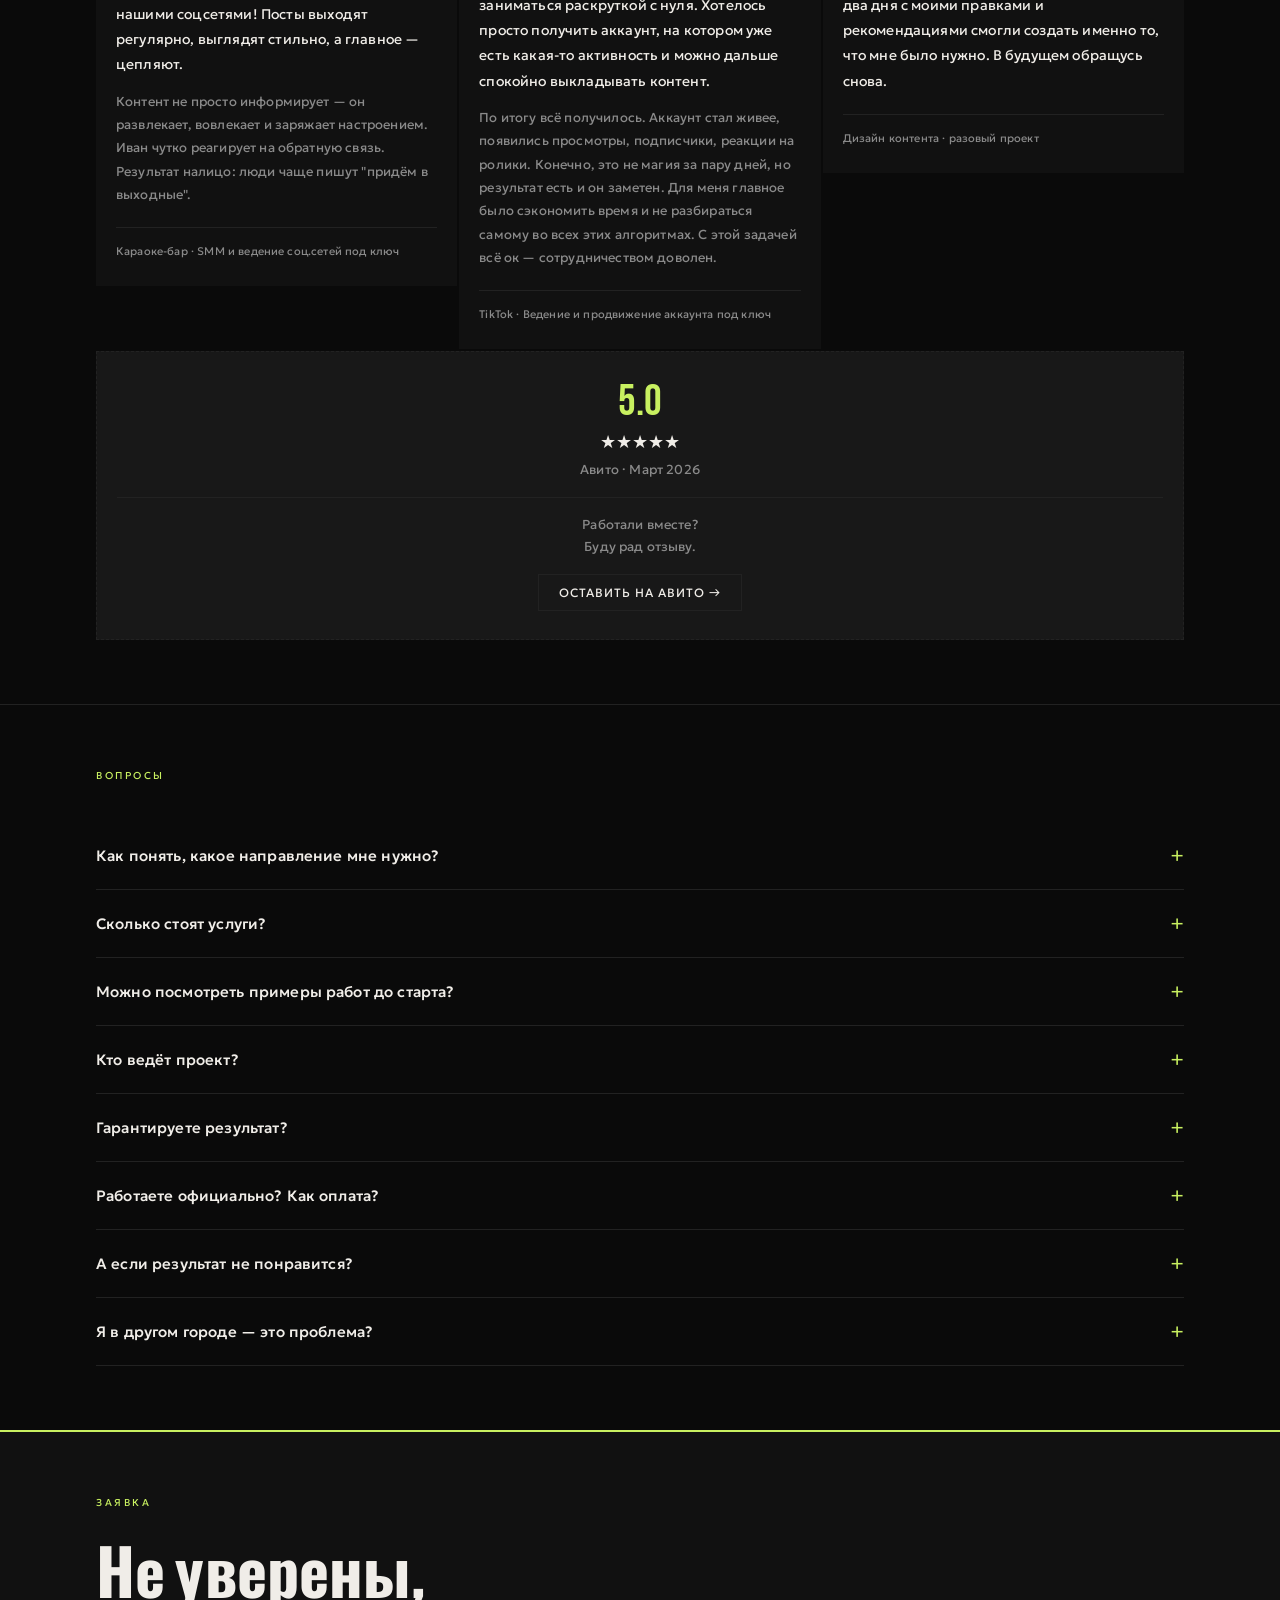
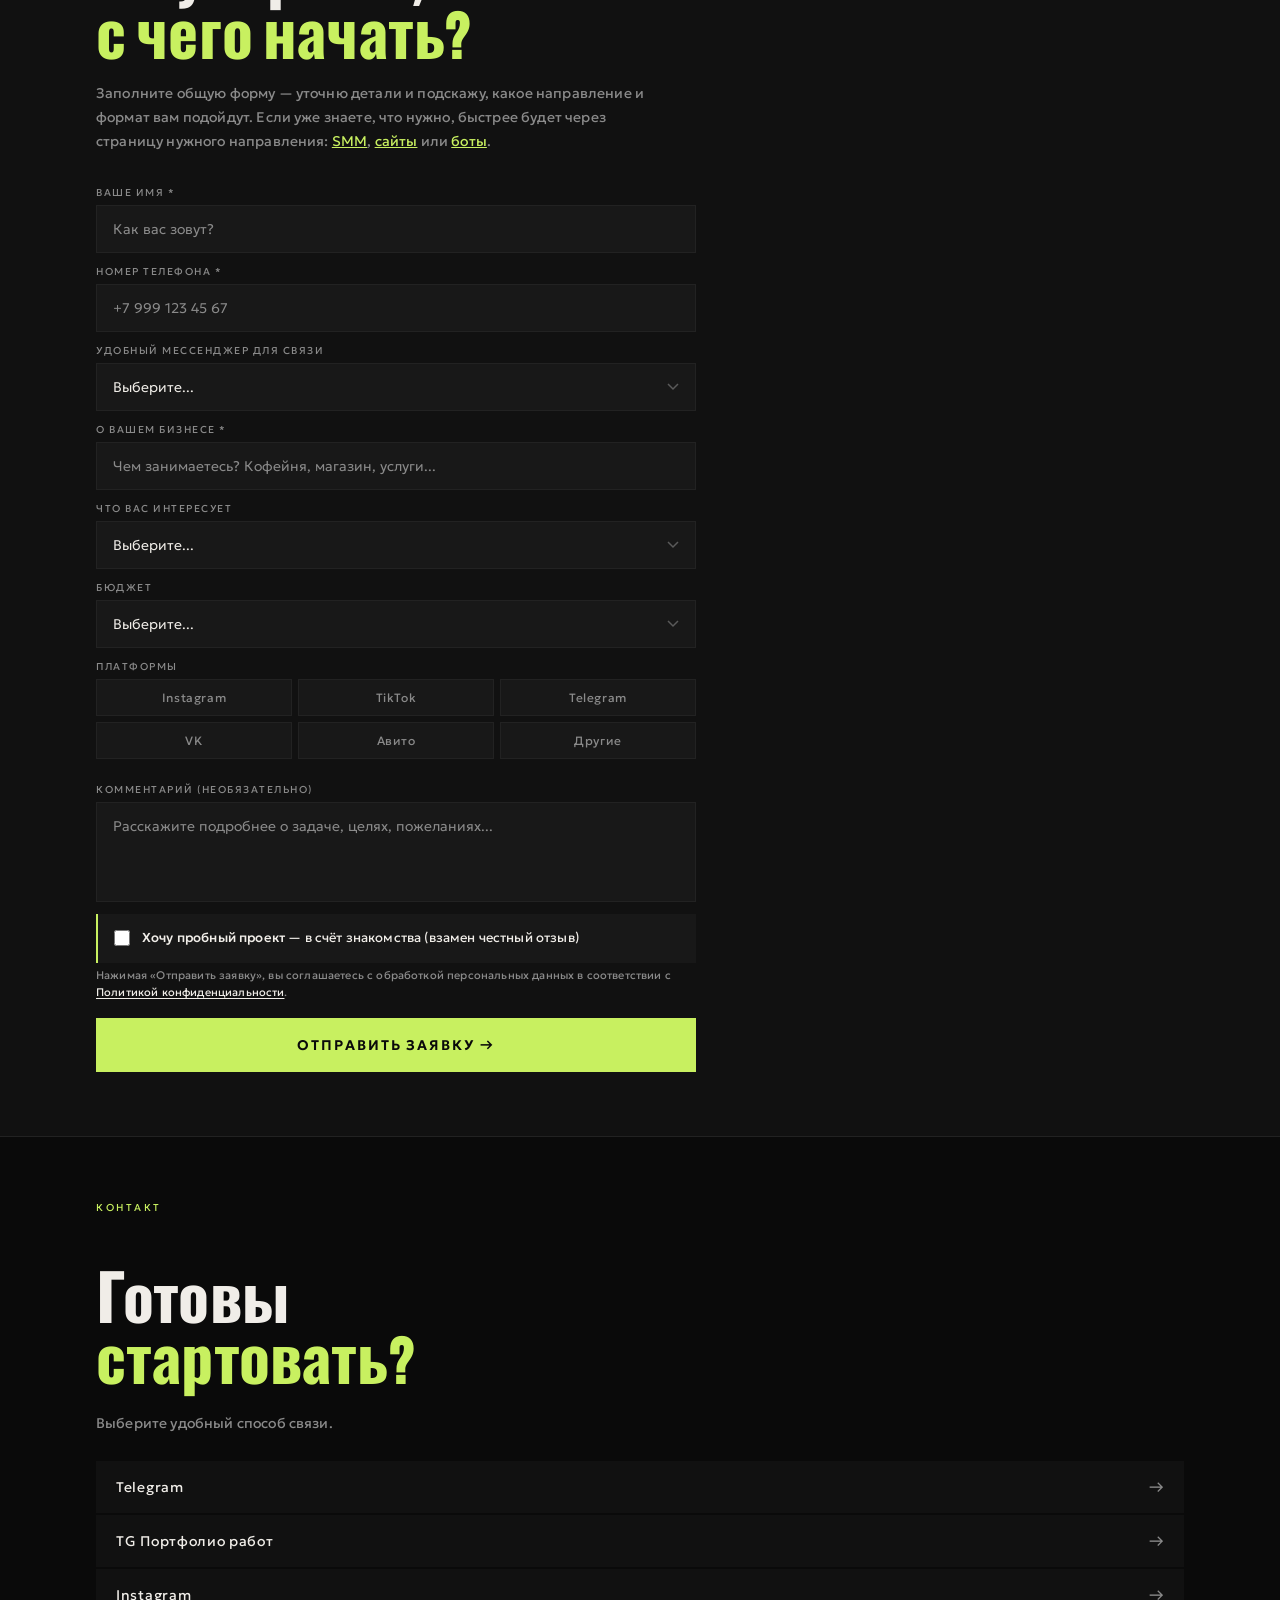
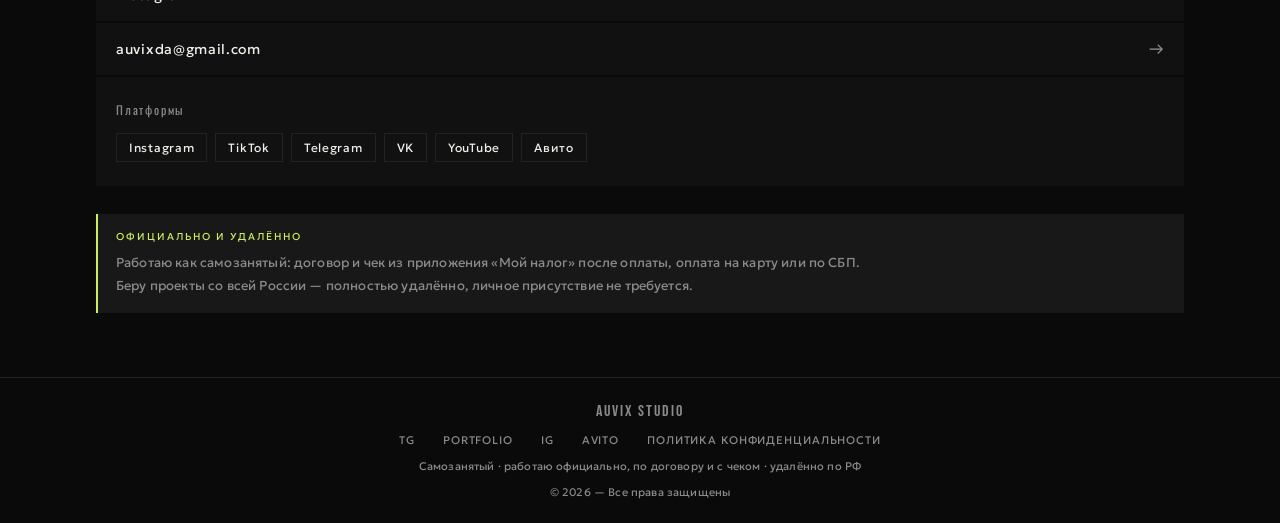
==== commit 5b27fdb6: "Добавить промо-видео о студии на главную (модалка + ленивая загрузка) - Круглый тизер с постером и к" ====
--- a/index.html
+++ b/index.html
@@ -181,9 +181,30 @@
           <svg width="16" height="16" viewBox="0 0 16 16" fill="none"><path d="M2 8l10-5-3 5 3 5-10-5z" stroke="currentColor" stroke-width="1.5" stroke-linejoin="round"/></svg>
         </a>
       </div>
-    </div>
-  </div>
-</section>
+      <button class="video-teaser" onclick="openPromoVideo()">
+        <span class="video-teaser-thumb">
+          <img src="https://res.cloudinary.com/vhtsxtc2/video/upload/so_1,c_fill,w_120,h_120,q_auto,f_auto/auvix_promo_v8_iozrl4.jpg" alt="">
+          <span class="video-teaser-play">▶</span>
+        </span>
+        <span>
+          <span class="video-teaser-label" style="display:block;">Видео о студии</span>
+          <span class="video-teaser-sub">45 секунд — чем мы занимаемся</span>
+        </span>
+      </button>
+    </div>
+  </div>
+</section>
+
+<!-- PROMO VIDEO MODAL -->
+<div class="video-modal" id="videoModal">
+  <div class="video-modal-backdrop" onclick="closePromoVideo()"></div>
+  <div class="video-modal-box">
+    <button class="video-modal-close" onclick="closePromoVideo()" aria-label="Закрыть">✕</button>
+    <video id="promoVideoEl" controls playsinline
+      poster="https://res.cloudinary.com/vhtsxtc2/video/upload/so_1,q_auto,f_auto/auvix_promo_v8_iozrl4.jpg"
+      data-src="https://res.cloudinary.com/vhtsxtc2/video/upload/v1784899276/auvix_promo_v8_iozrl4.mp4"></video>
+  </div>
+</div>
 
 <!-- DIRECTIONS -->
 <section id="directions">
--- a/styles.css
+++ b/styles.css
@@ -790,6 +790,51 @@
 .chat-hint:hover { border-color: var(--accent); color: var(--accent); }
 
 /* ============================================================
+   PROMO VIDEO TEASER + MODAL
+   ============================================================ */
+.video-teaser {
+  display: inline-flex; align-items: center; gap: 12px;
+  background: none; border: none; cursor: pointer;
+  padding: 8px 4px; margin-top: 18px; font-family: 'Geologica', sans-serif;
+  text-align: left; color: var(--white);
+}
+.video-teaser-thumb {
+  position: relative; width: 52px; height: 52px; flex-shrink: 0;
+  border-radius: 50%; overflow: hidden; border: 2px solid var(--accent);
+}
+.video-teaser-thumb img { width: 100%; height: 100%; object-fit: cover; display: block; }
+.video-teaser-play {
+  position: absolute; inset: 0; display: flex; align-items: center; justify-content: center;
+  background: rgba(10,10,10,0.35); color: var(--accent); font-size: 16px;
+  transition: background 0.2s;
+}
+.video-teaser:hover .video-teaser-play { background: rgba(10,10,10,0.15); }
+.video-teaser-label { font-size: 13px; font-weight: 500; }
+.video-teaser-sub { font-size: 11px; color: var(--gray); margin-top: 2px; }
+
+.video-modal {
+  position: fixed; inset: 0; z-index: 200;
+  display: flex; align-items: center; justify-content: center;
+  opacity: 0; pointer-events: none; transition: opacity 0.25s;
+  padding: 24px;
+}
+.video-modal.open { opacity: 1; pointer-events: all; }
+.video-modal-backdrop { position: absolute; inset: 0; background: rgba(10,10,10,0.9); }
+.video-modal-box {
+  position: relative; z-index: 1;
+  max-width: min(380px, 100%); max-height: 100%;
+  transform: scale(0.96); transition: transform 0.25s;
+}
+.video-modal.open .video-modal-box { transform: scale(1); }
+.video-modal-box video { width: 100%; max-height: 88vh; display: block; background: #000; }
+.video-modal-close {
+  position: absolute; top: -40px; right: 0;
+  background: none; border: none; color: var(--white); font-size: 22px;
+  cursor: pointer; padding: 6px; line-height: 1;
+}
+.video-modal-close:hover { color: var(--accent); }
+
+/* ============================================================
    RESPONSIVE — планшет / десктоп
    Мобильная раскладка остаётся base-стилями выше без изменений.
    ============================================================ */
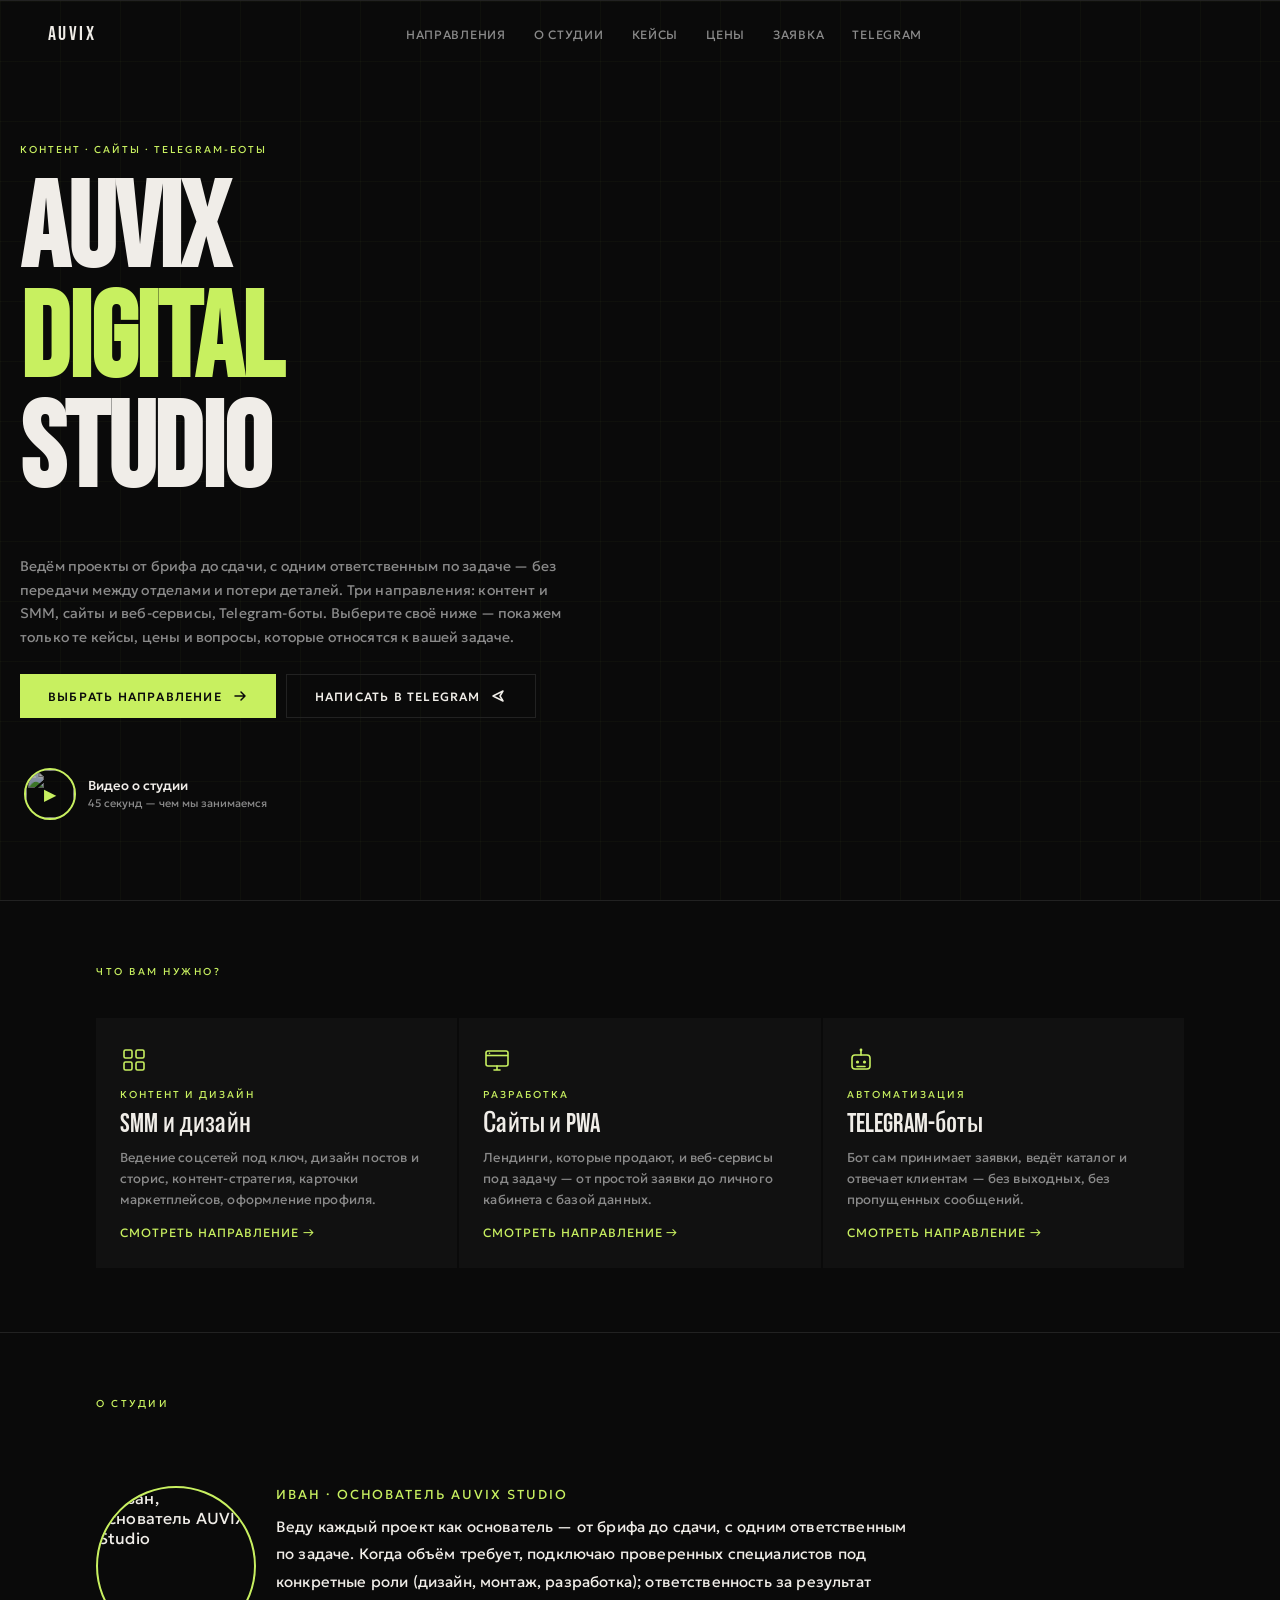
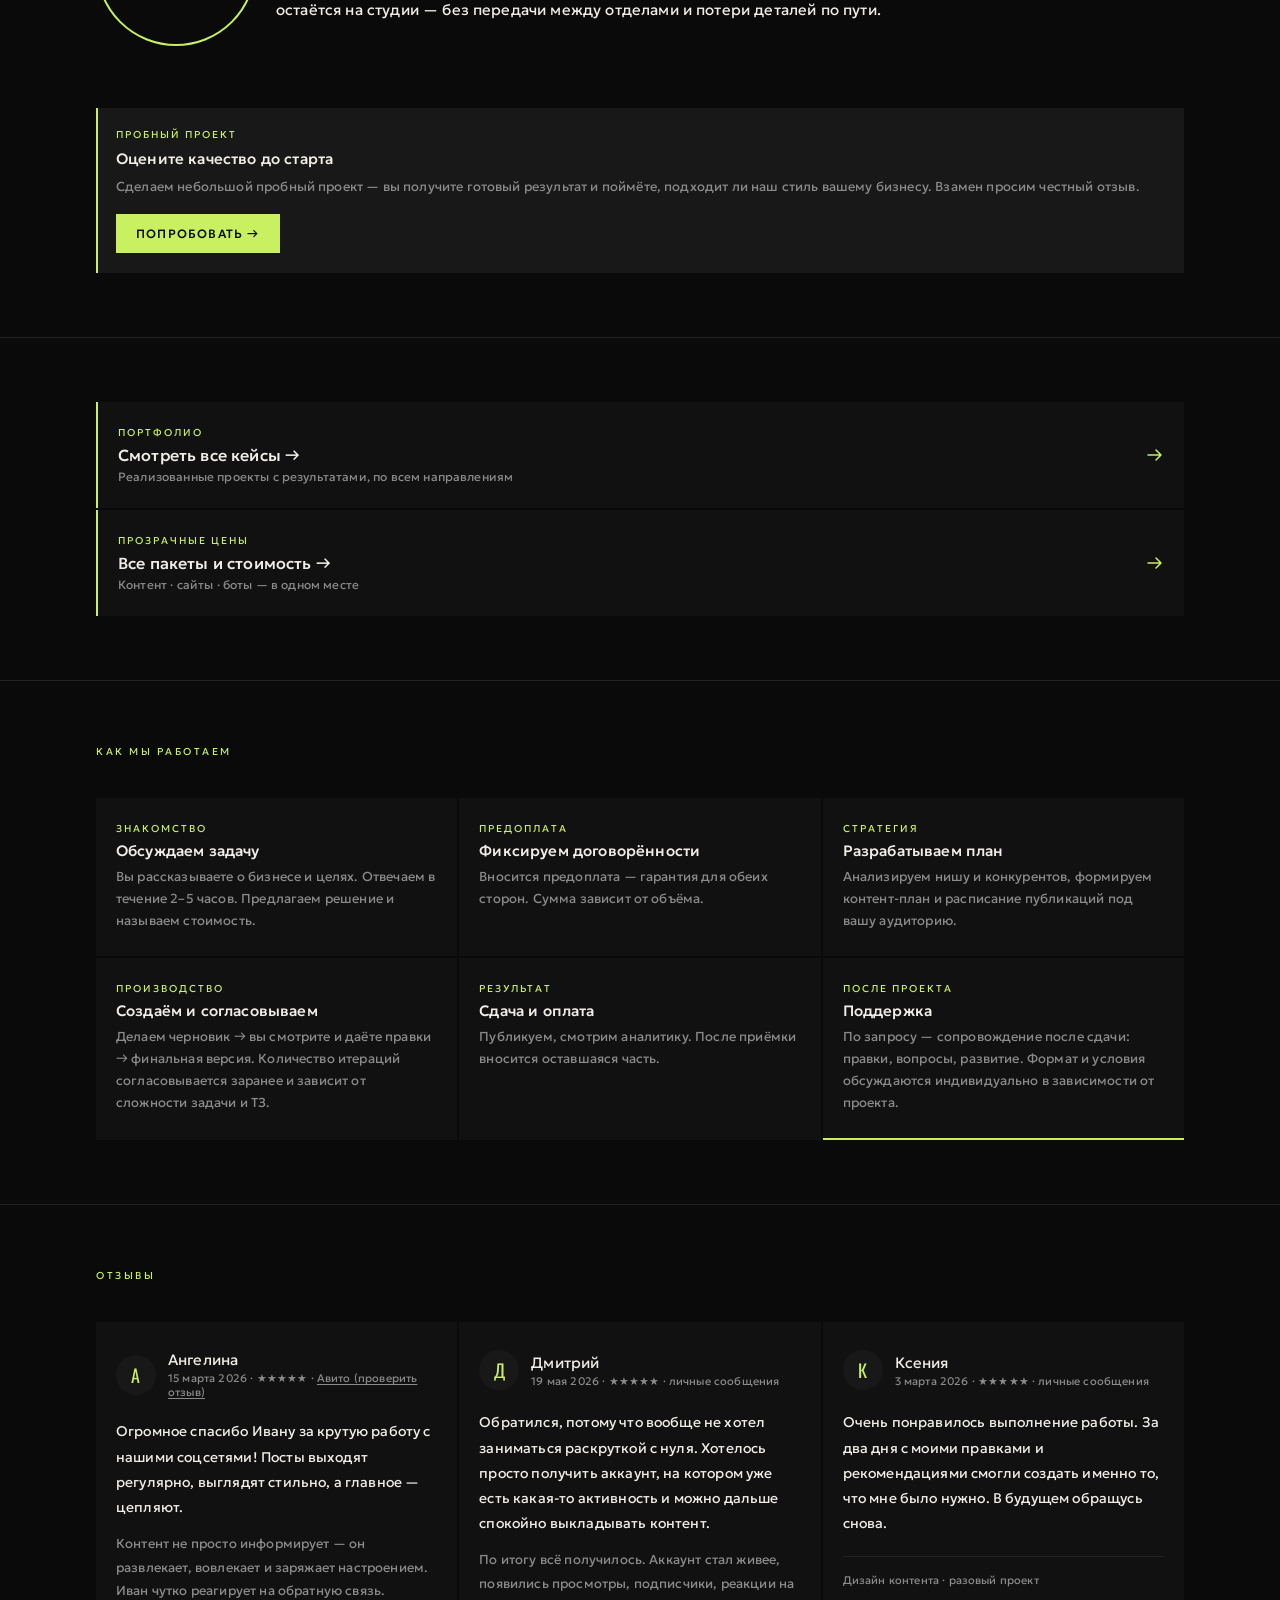
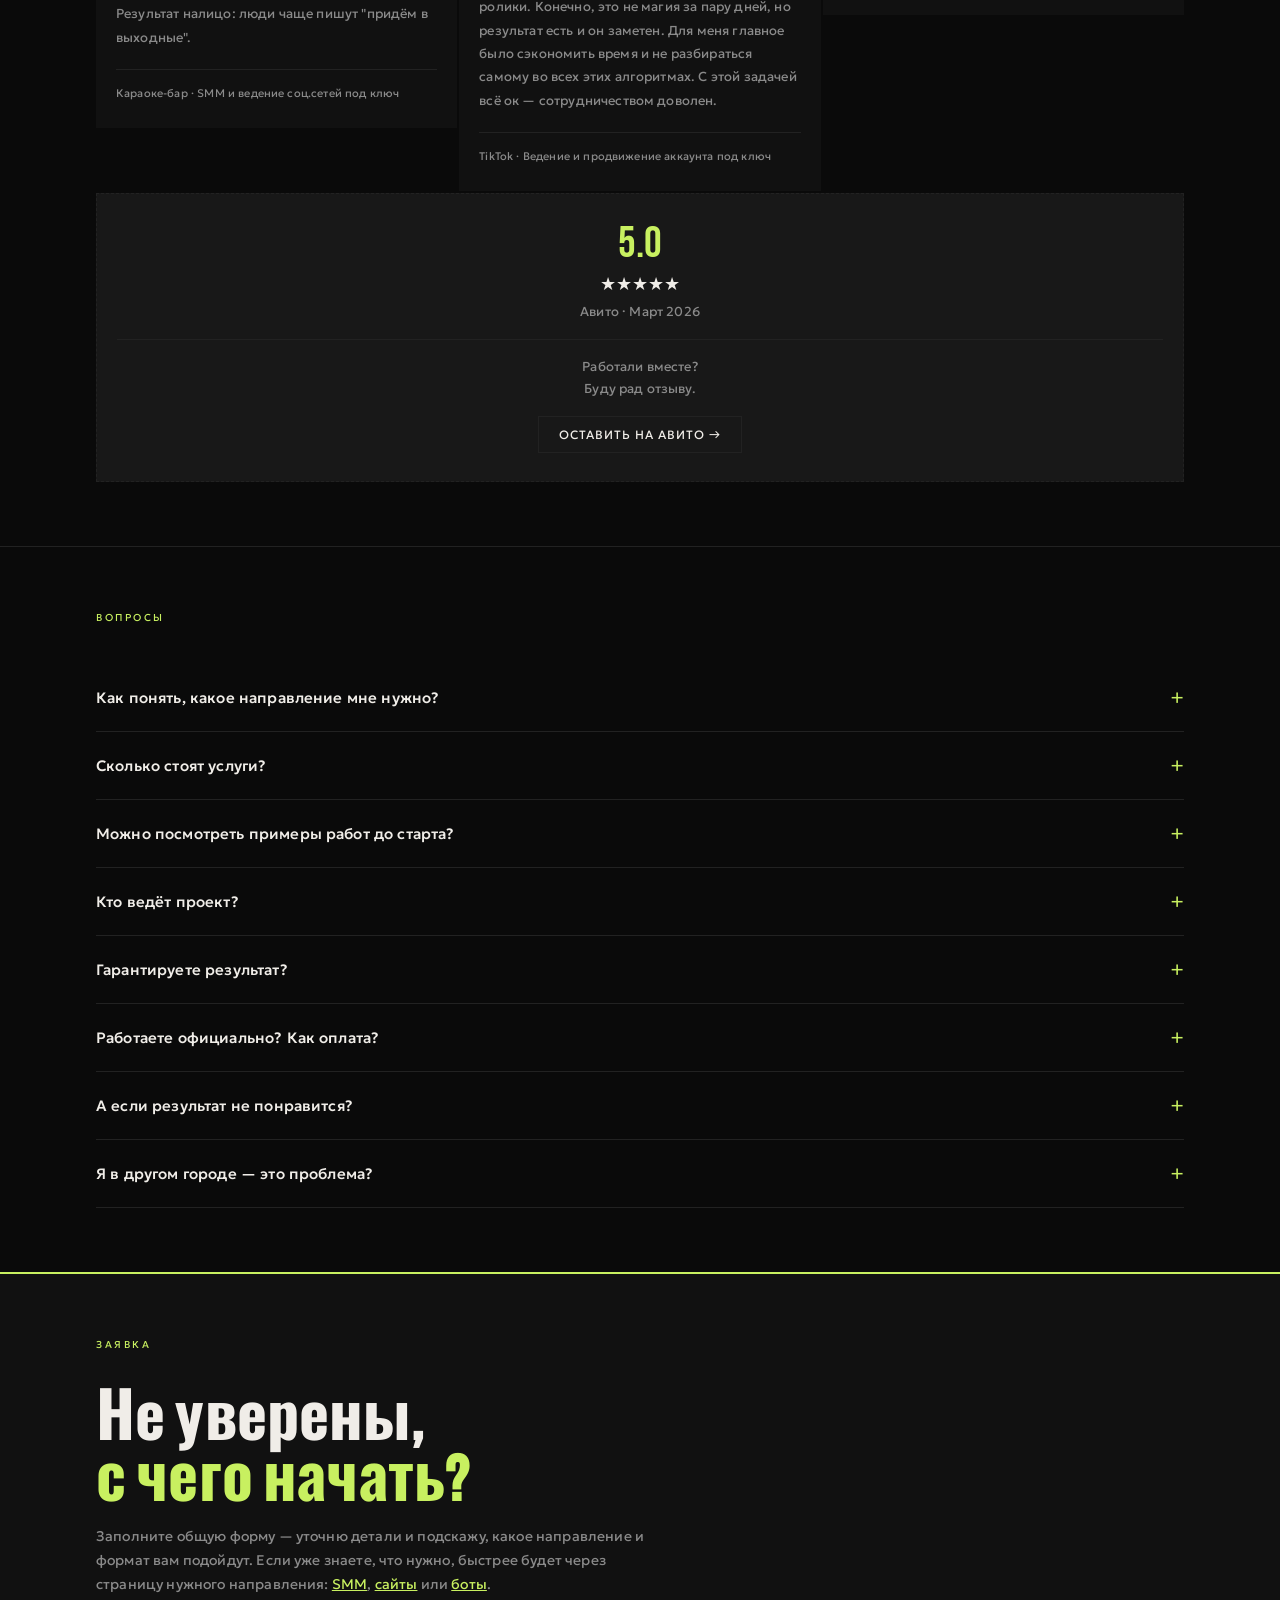
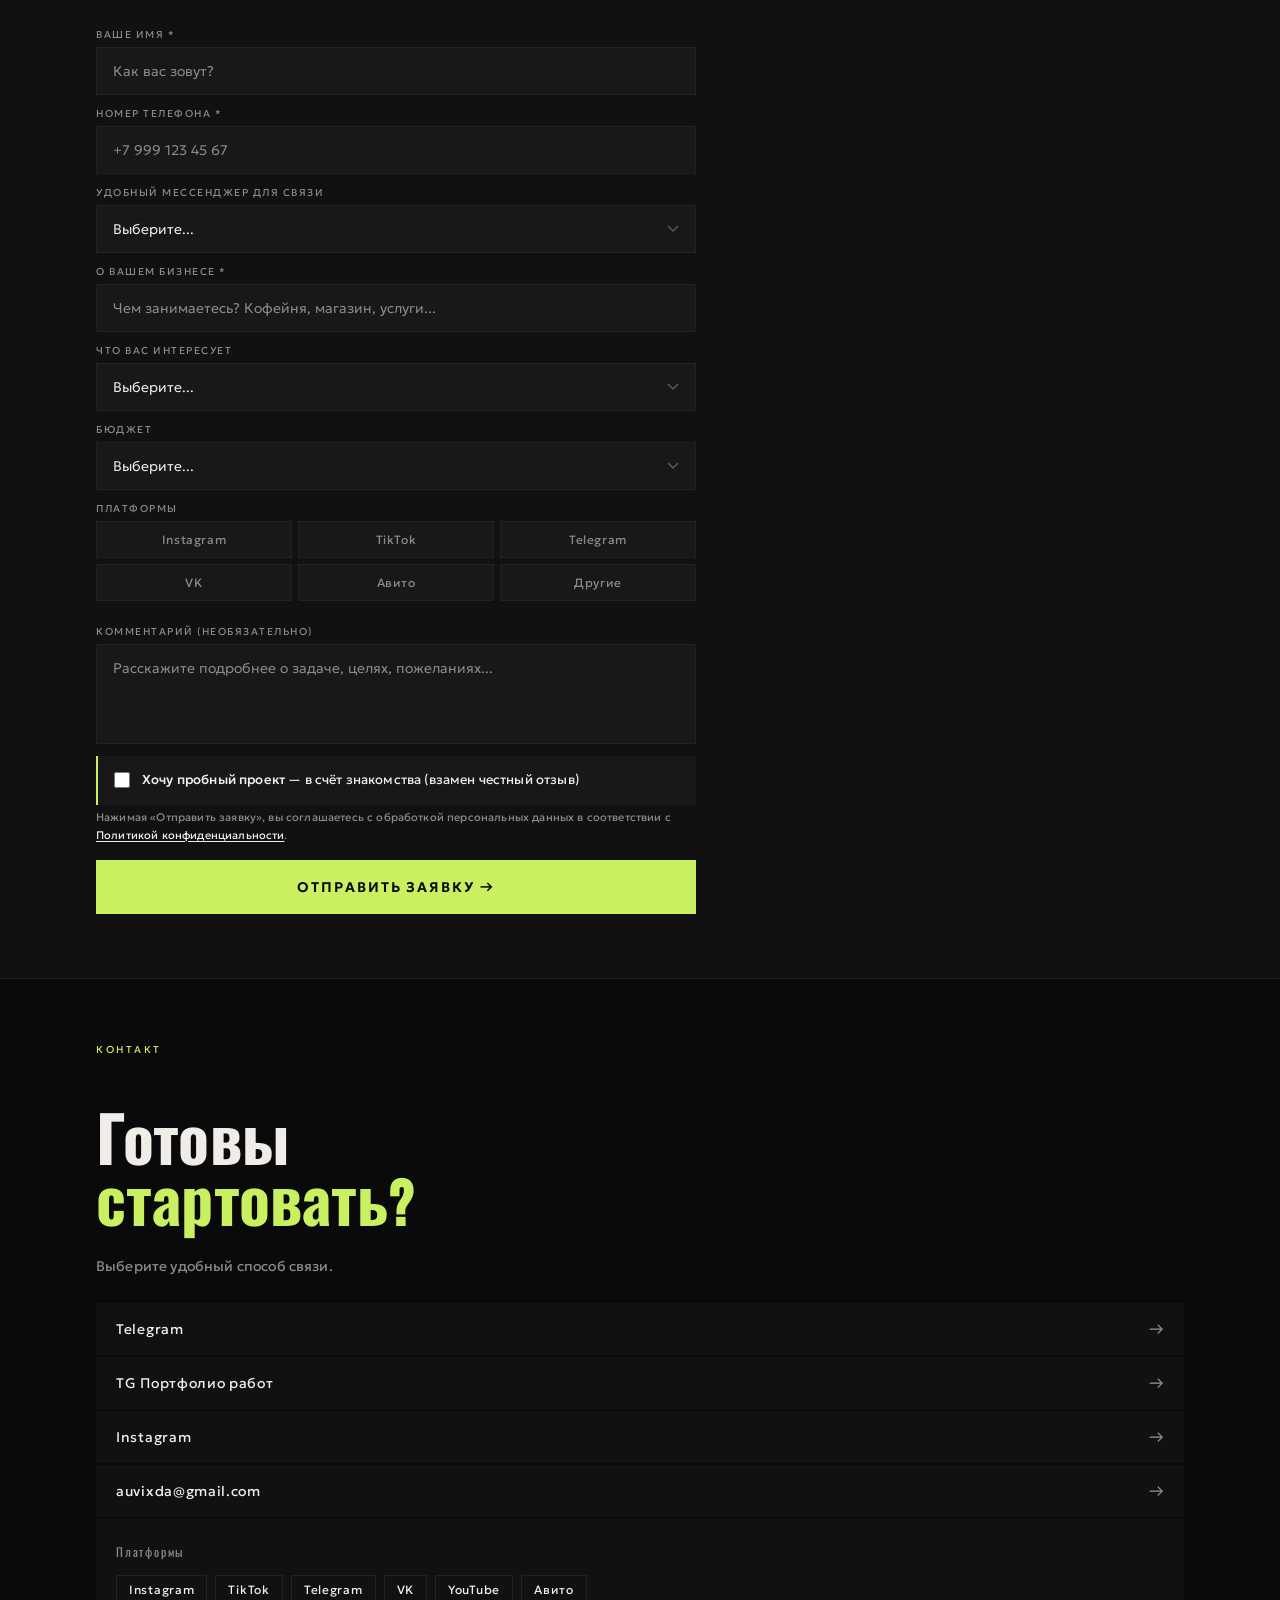
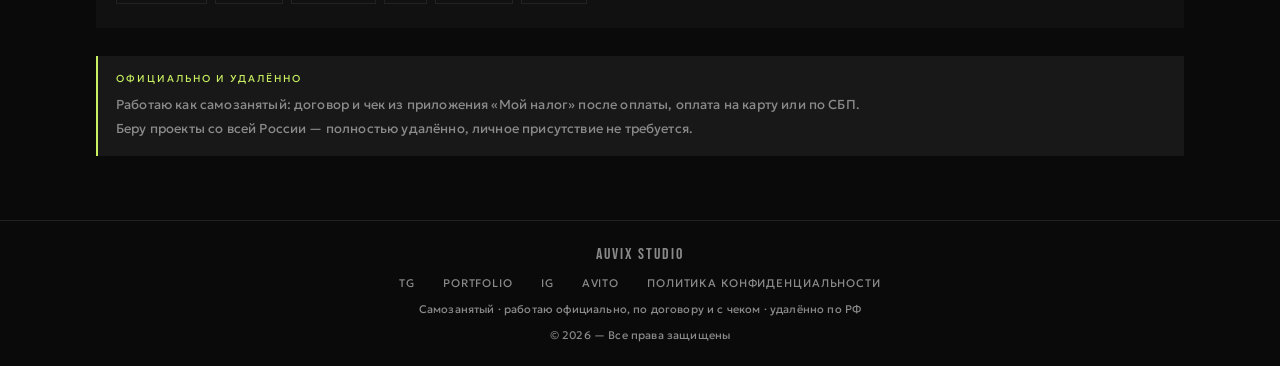
==== commit e25b2d28: "Add demo-project badge for cases, remove homepage stats block Cases can now be flagged as demo/self-" ====
--- a/index.html
+++ b/index.html
@@ -252,12 +252,6 @@
       </div>
     </div>
   </div>
-  <div class="stats reveal-group reveal">
-    <div class="stat"><div class="stat-num">1,5+</div><div class="stat-label">года на рынке</div></div>
-    <div class="stat"><div class="stat-num">20+</div><div class="stat-label">выполненных задач в 2026 году</div></div>
-    <div class="stat"><div class="stat-num">5.0</div><div class="stat-label">рейтинг на Авито</div></div>
-  </div>
-
   <!-- PROMO -->
   <div class="reveal" style="margin-top:2px; background:var(--bg3); border-left:2px solid var(--accent); padding:20px 20px 20px 18px;">
     <div style="font-size:10px; letter-spacing:0.2em; text-transform:uppercase; color:var(--accent); margin-bottom:8px;">Пробный проект</div>
--- a/styles.css
+++ b/styles.css
@@ -375,6 +375,11 @@
   font-size: var(--fs-tag); letter-spacing: 0.2em; text-transform: uppercase;
   color: var(--accent); margin-bottom: 12px;
 }
+.demo-badge {
+  font-size: var(--fs-tag); letter-spacing: 0.2em; text-transform: uppercase;
+  color: var(--danger); margin-bottom: 12px;
+}
+.demo-badge-thumb { margin-bottom: 6px; }
 .case-title {
   font-family: 'Bebas Neue', 'Oswald', sans-serif;
   font-size: var(--fs-h2);
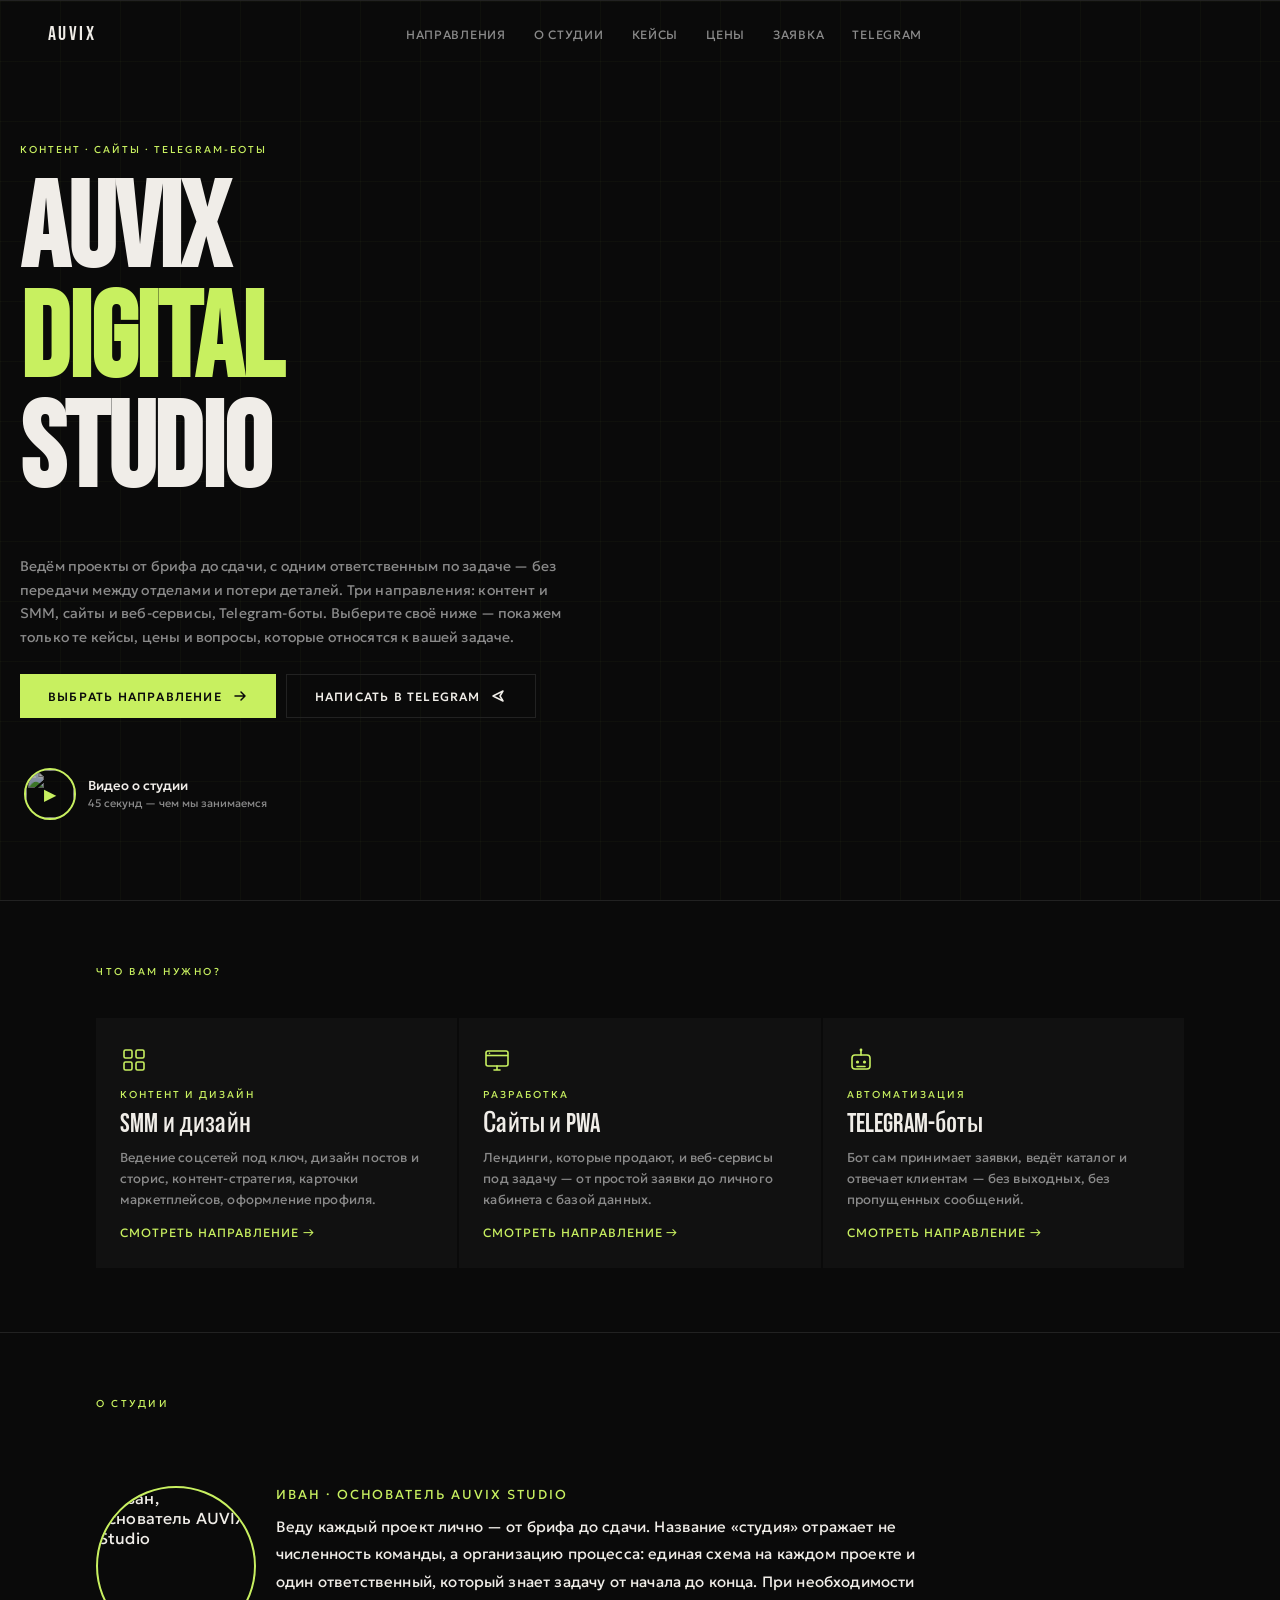
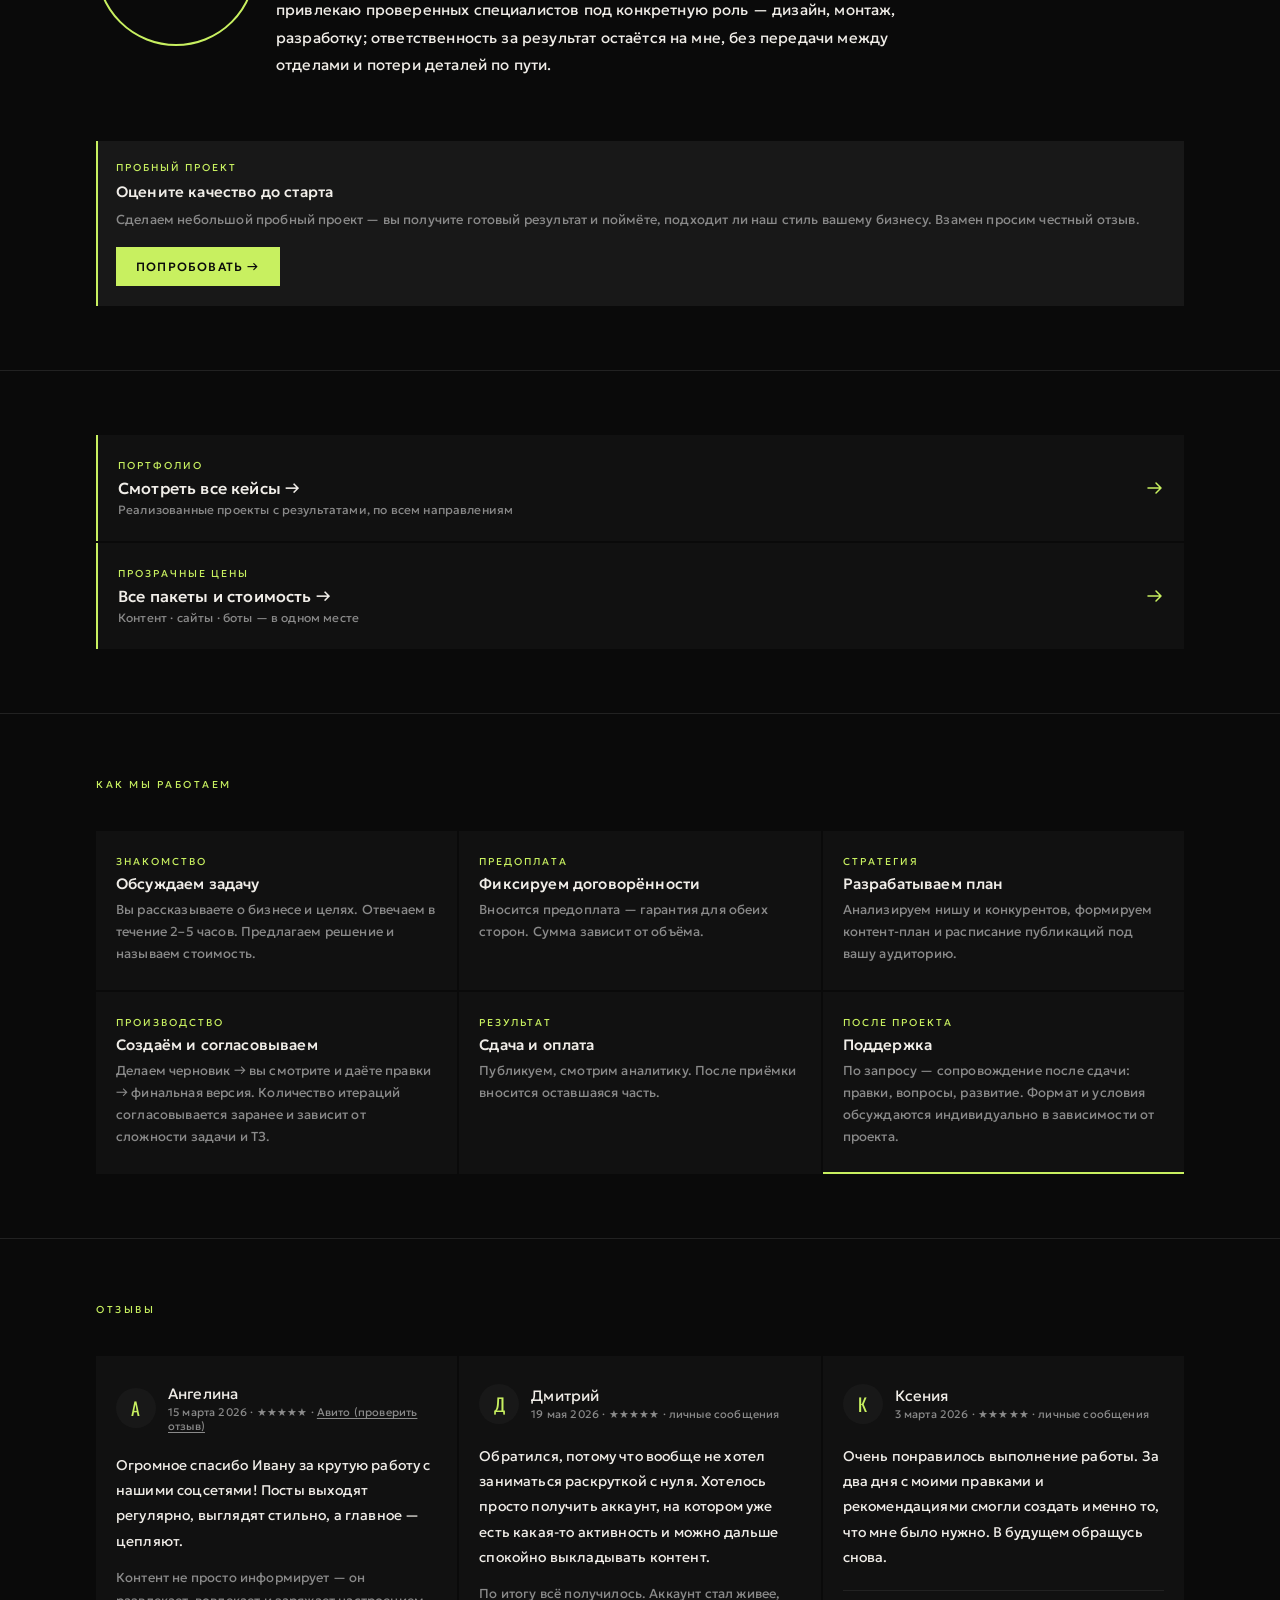
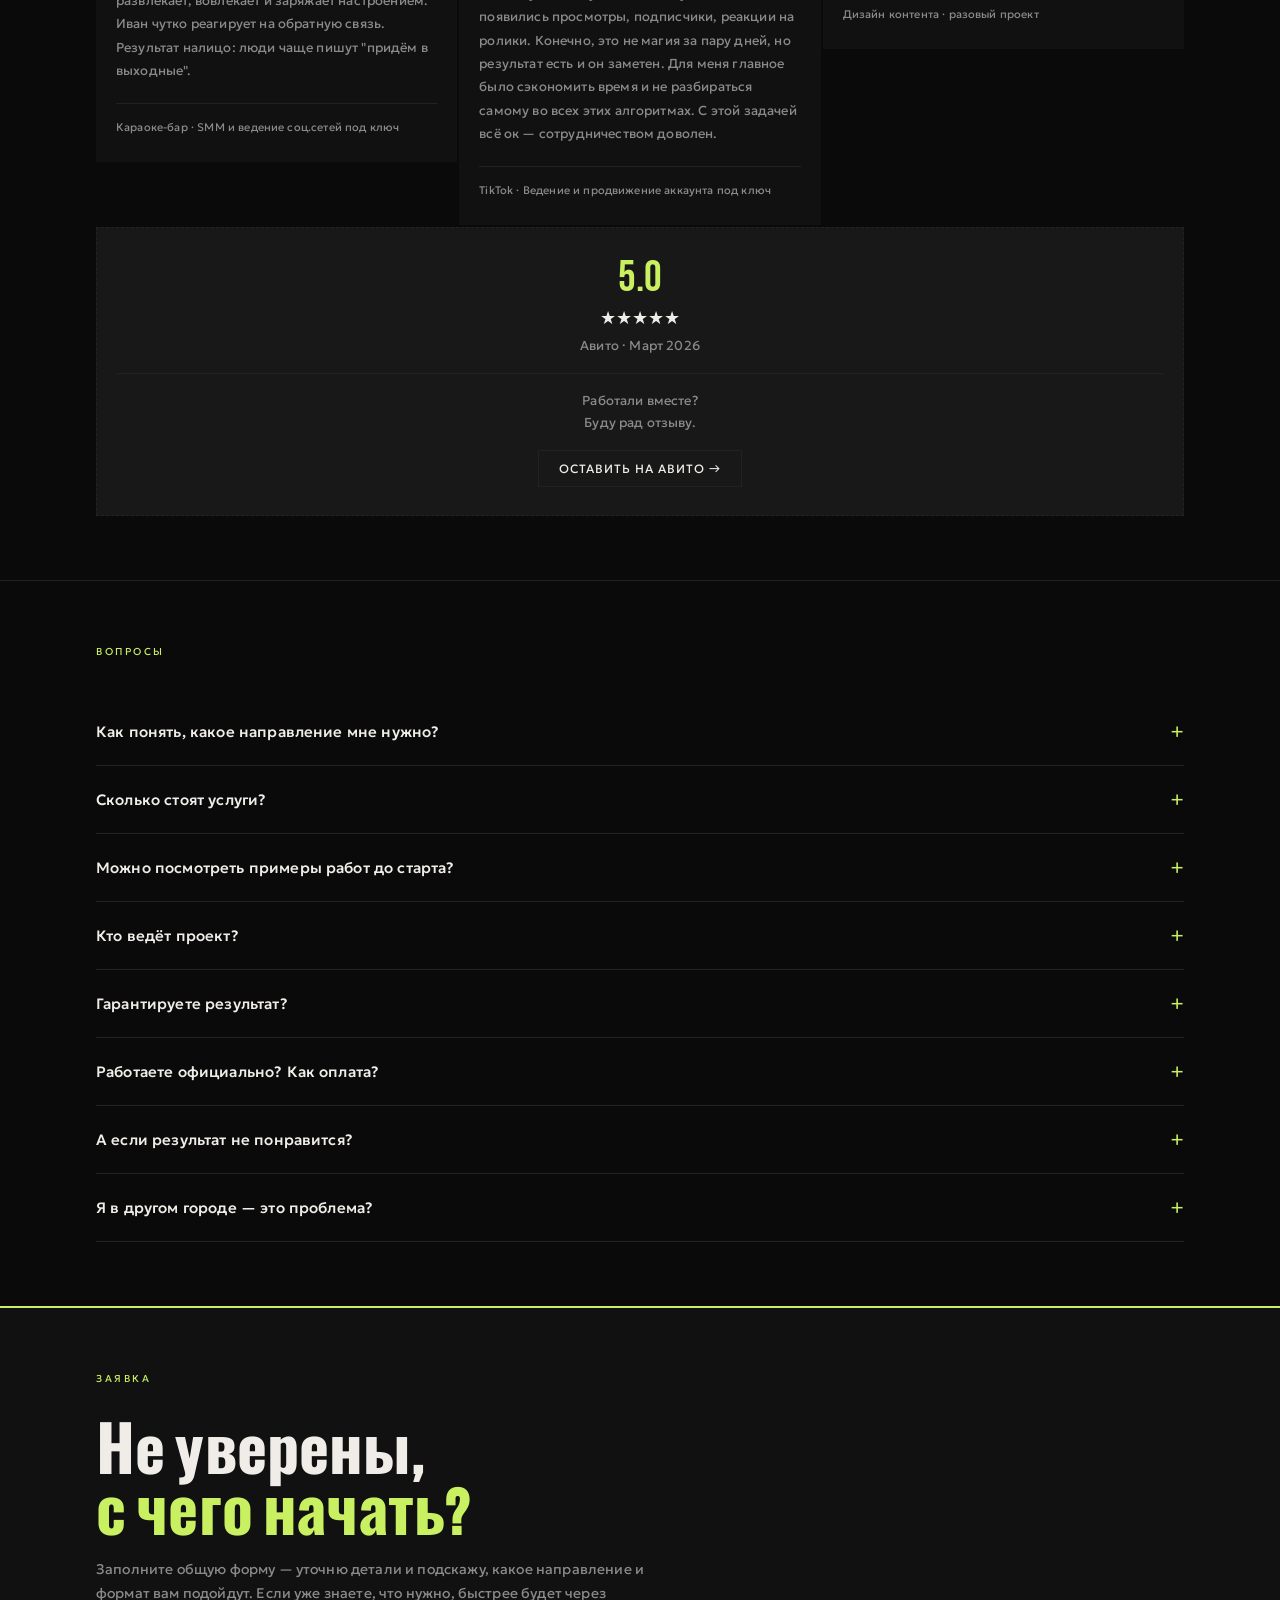
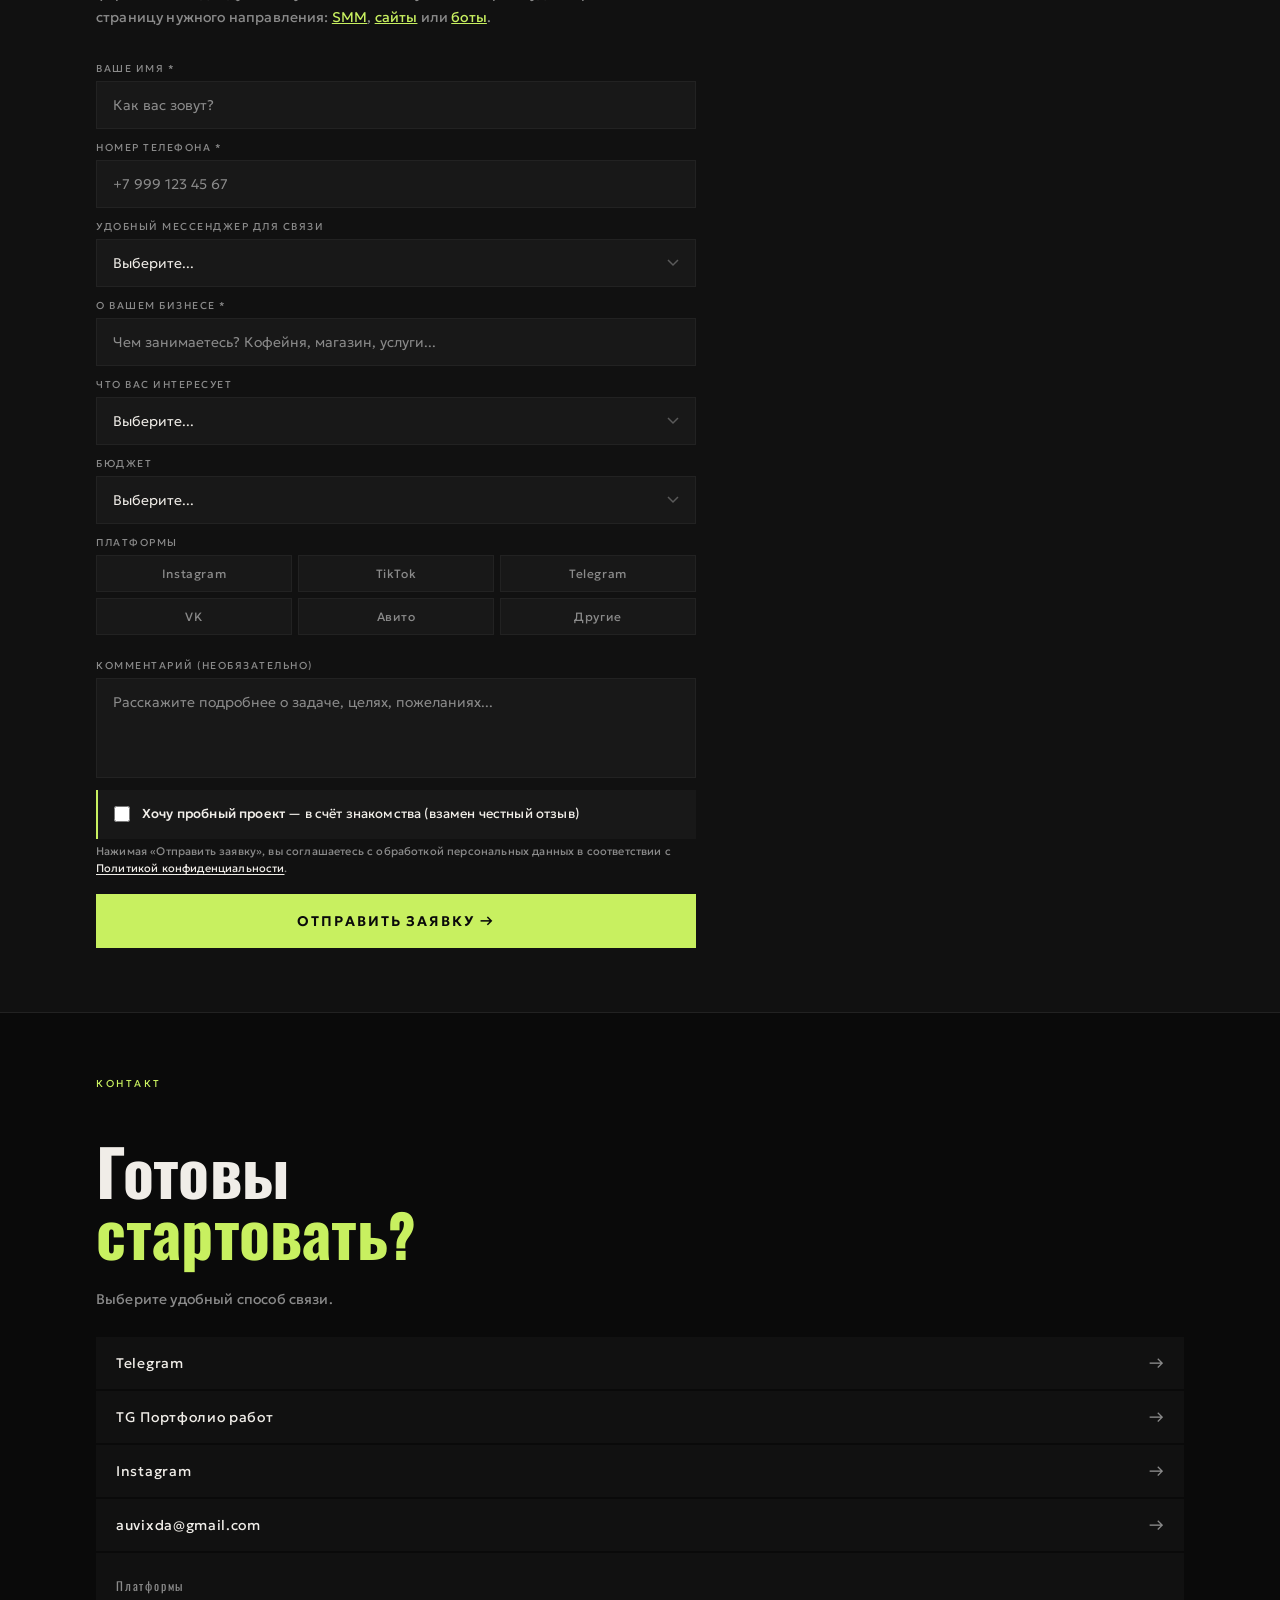
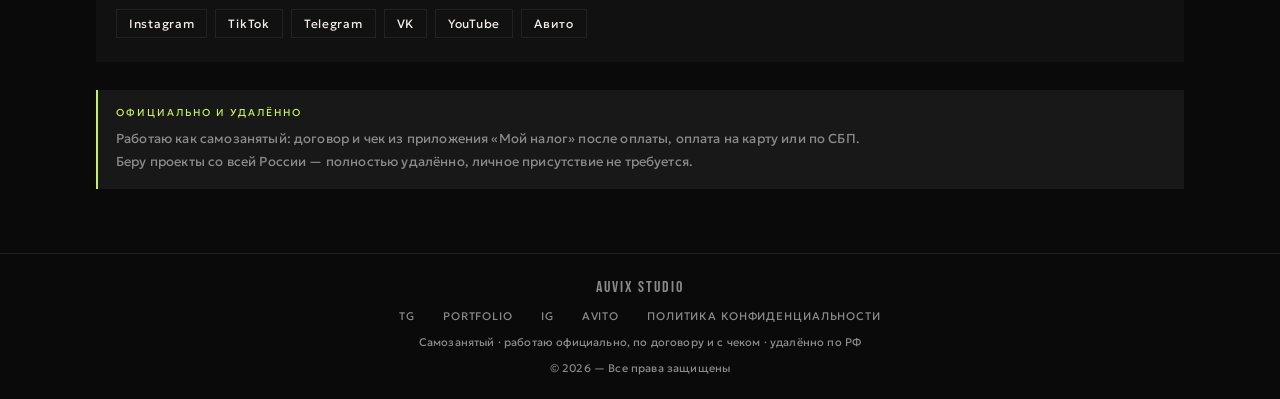
==== commit c3712e9f: "About section: explain "studio" naming to preempt solo-vs-team doubts Front-loads the honest one-per" ====
--- a/index.html
+++ b/index.html
@@ -248,7 +248,7 @@
       <img src="photo.jpg" alt="Иван, основатель AUVIX Studio" style="width:160px; height:160px; object-fit:cover; object-position:center 15%; flex-shrink:0; border-radius:50%; border:2px solid var(--accent);">
       <div>
         <p style="font-size:13px; letter-spacing:0.15em; text-transform:uppercase; color:var(--accent); margin-bottom:10px;">Иван · Основатель AUVIX Studio</p>
-        <p style="font-size:15px; line-height:1.85; color:var(--white); max-width:640px;">Веду каждый проект как основатель — от брифа до сдачи, с одним ответственным по задаче. Когда объём требует, подключаю проверенных специалистов под конкретные роли (дизайн, монтаж, разработка); ответственность за результат остаётся на студии — без передачи между отделами и потери деталей по пути.</p>
+        <p style="font-size:15px; line-height:1.85; color:var(--white); max-width:640px;">Веду каждый проект лично — от брифа до сдачи. Название «студия» отражает не численность команды, а организацию процесса: единая схема на каждом проекте и один ответственный, который знает задачу от начала до конца. При необходимости привлекаю проверенных специалистов под конкретную роль — дизайн, монтаж, разработку; ответственность за результат остаётся на мне, без передачи между отделами и потери деталей по пути.</p>
       </div>
     </div>
   </div>
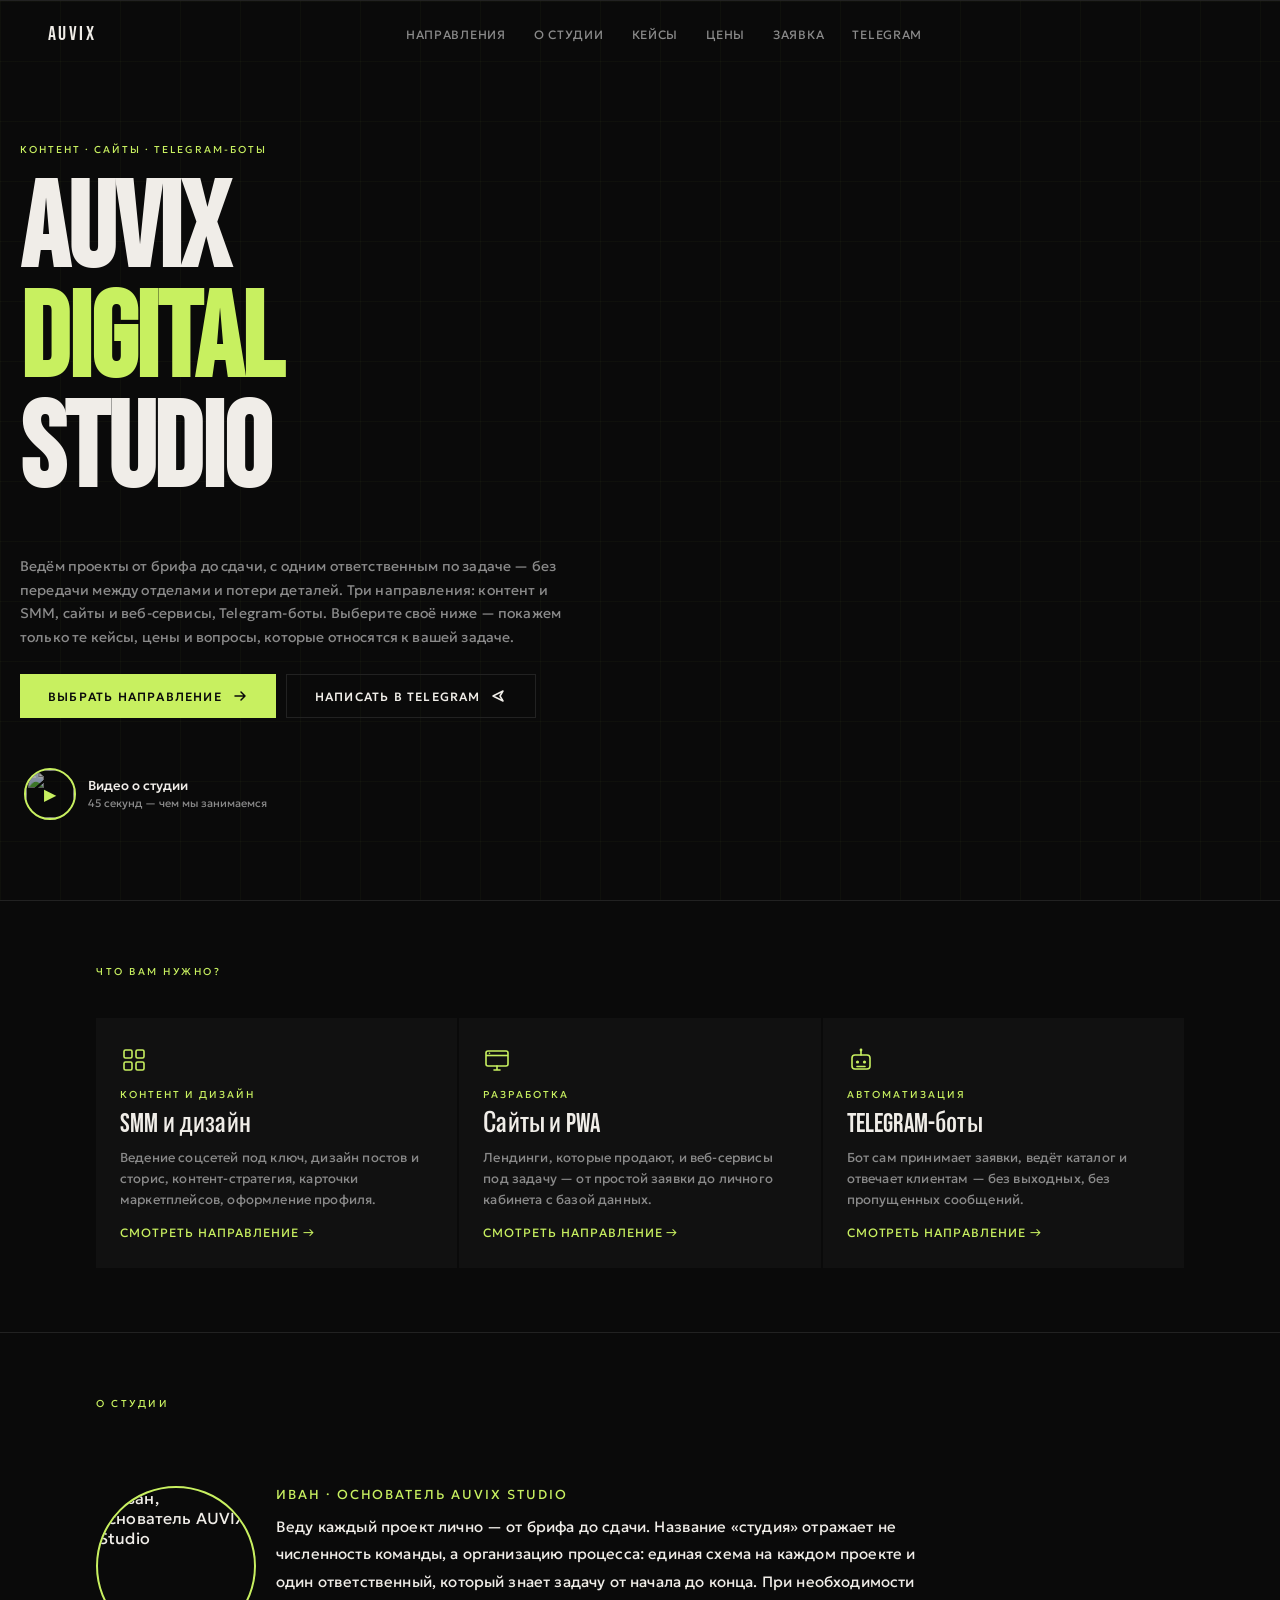
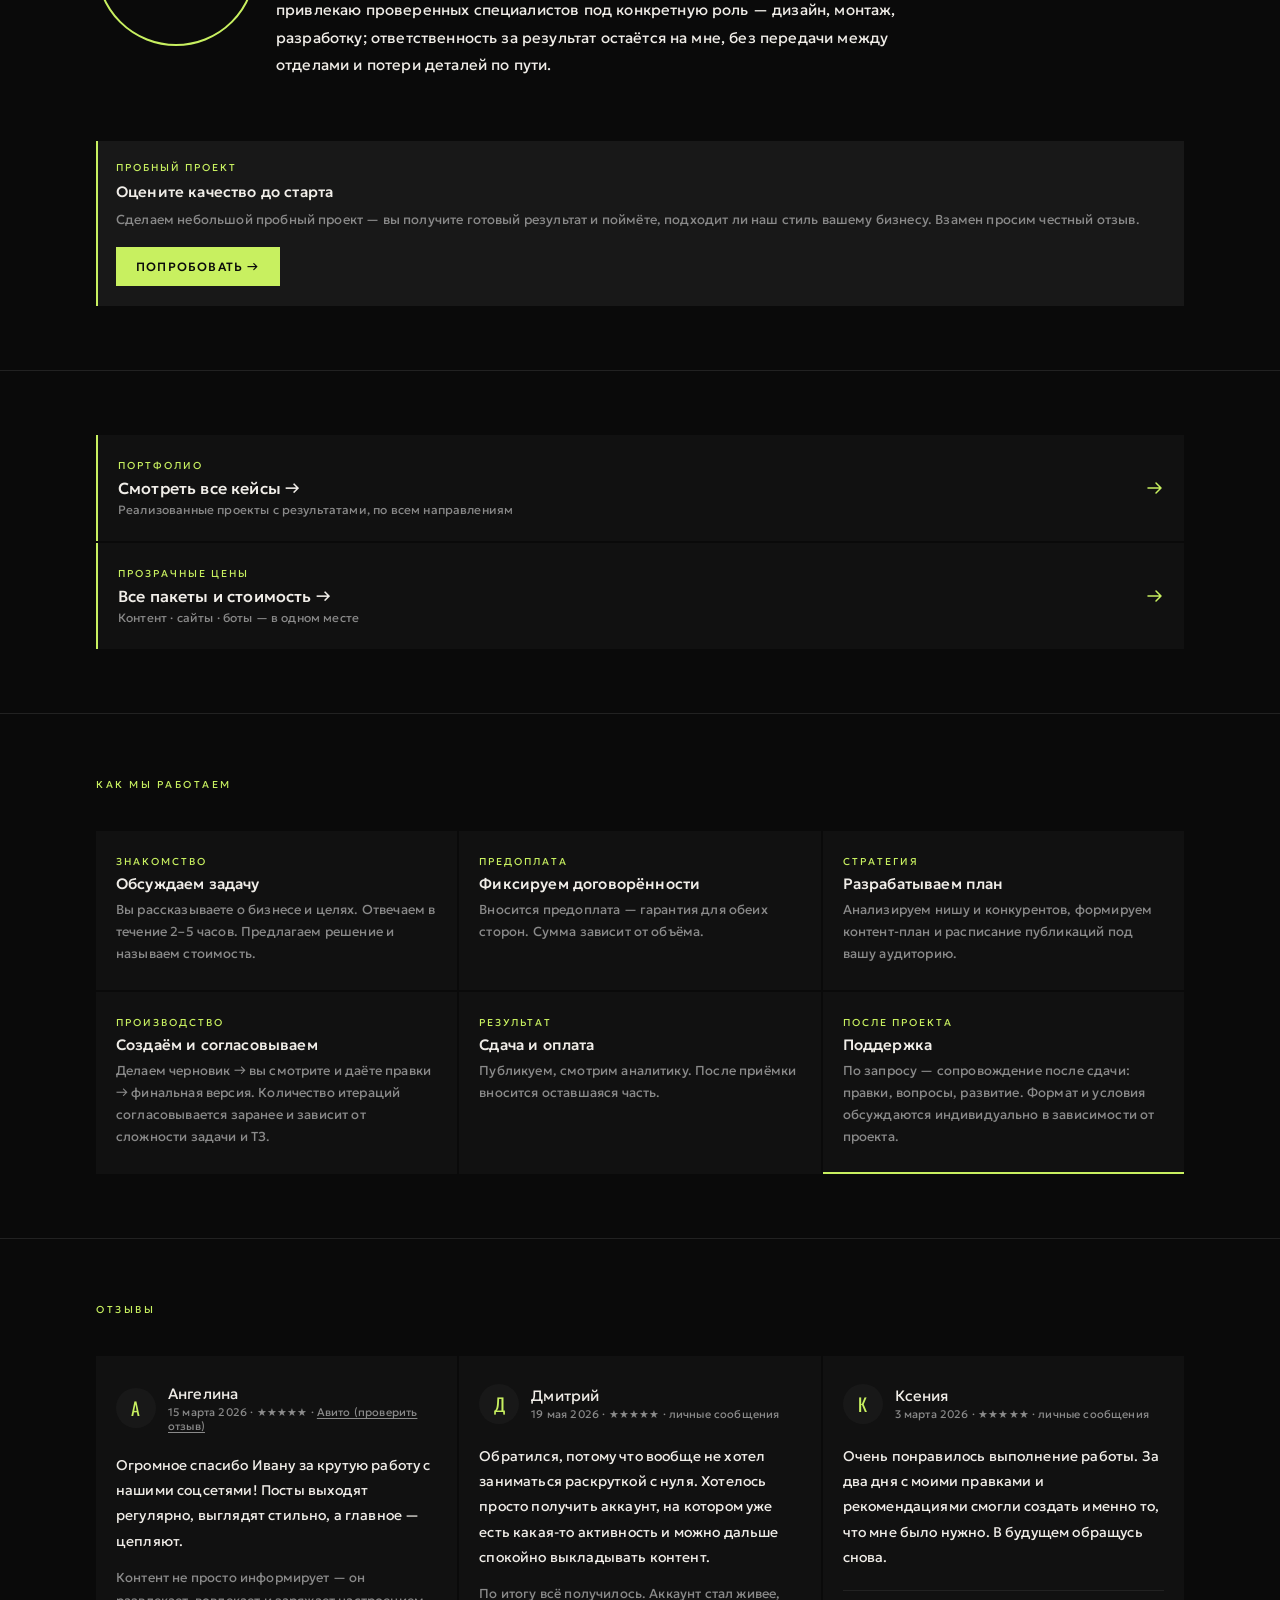
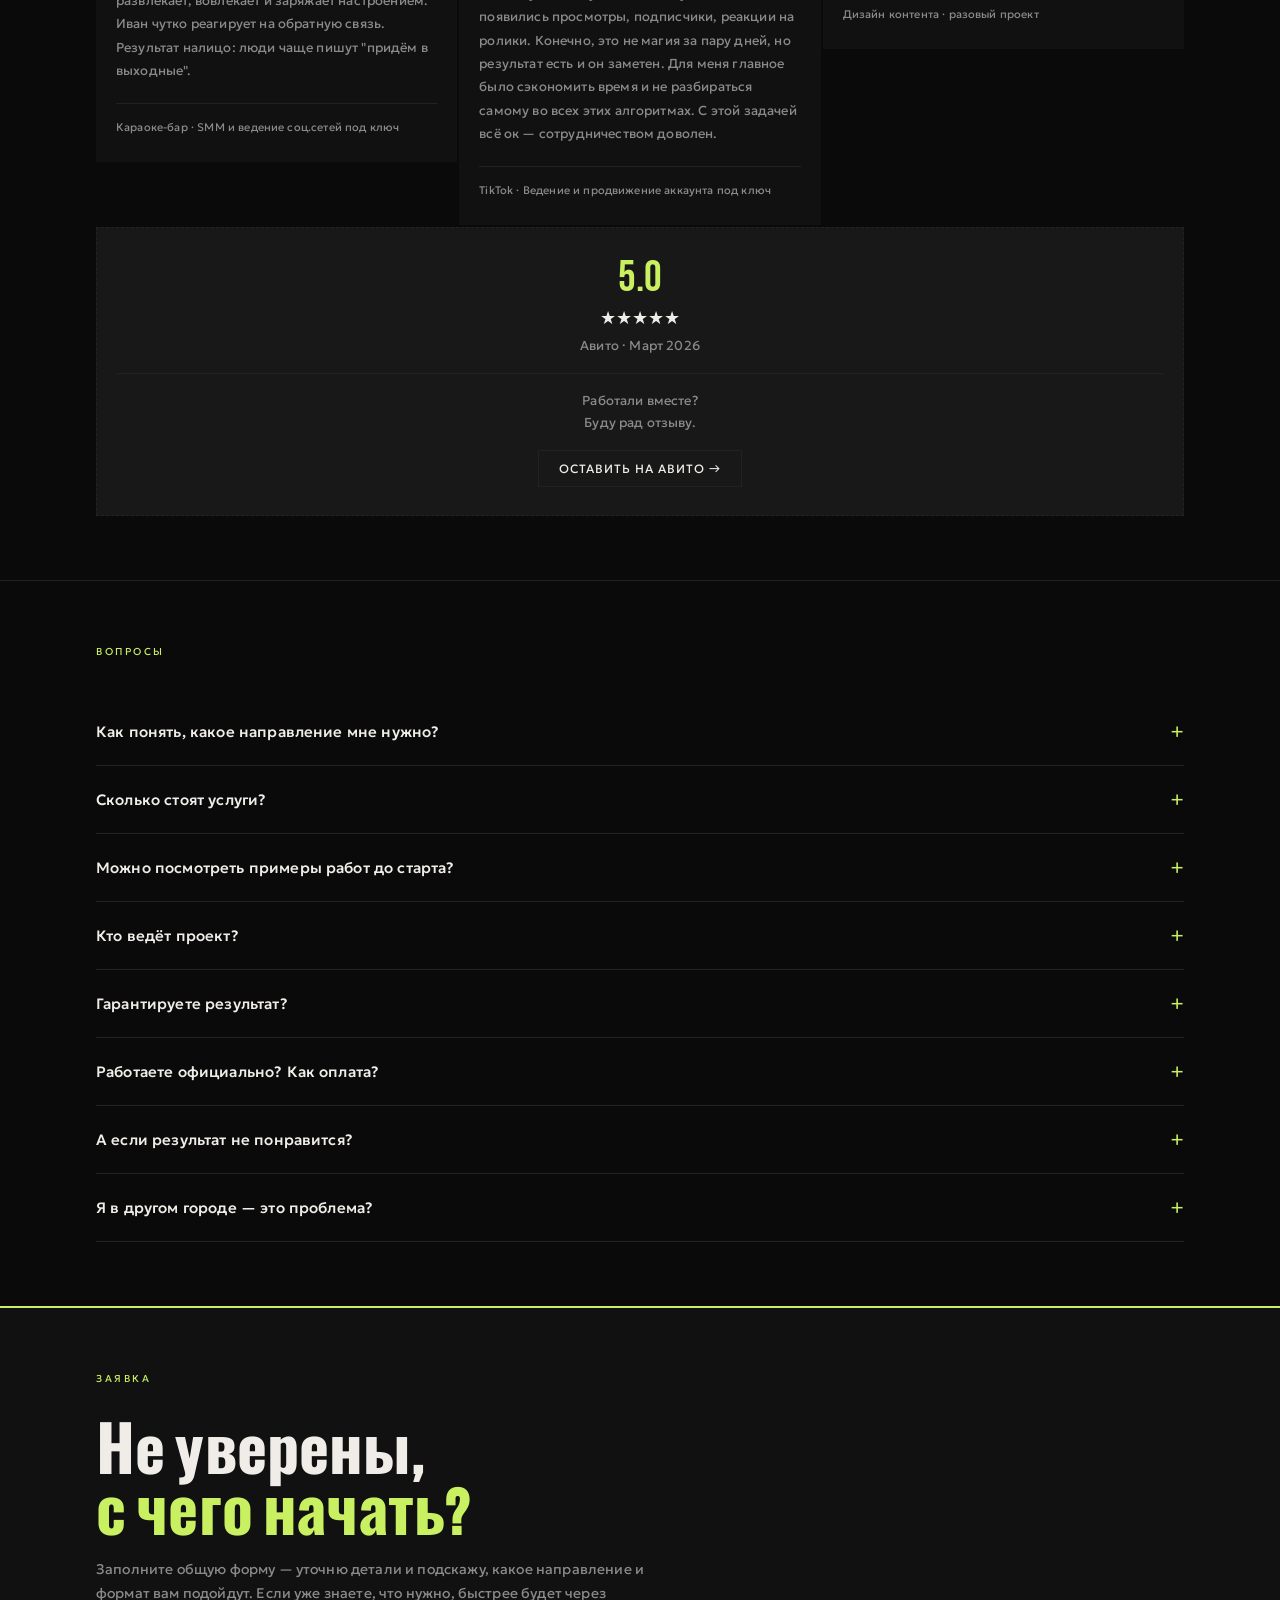
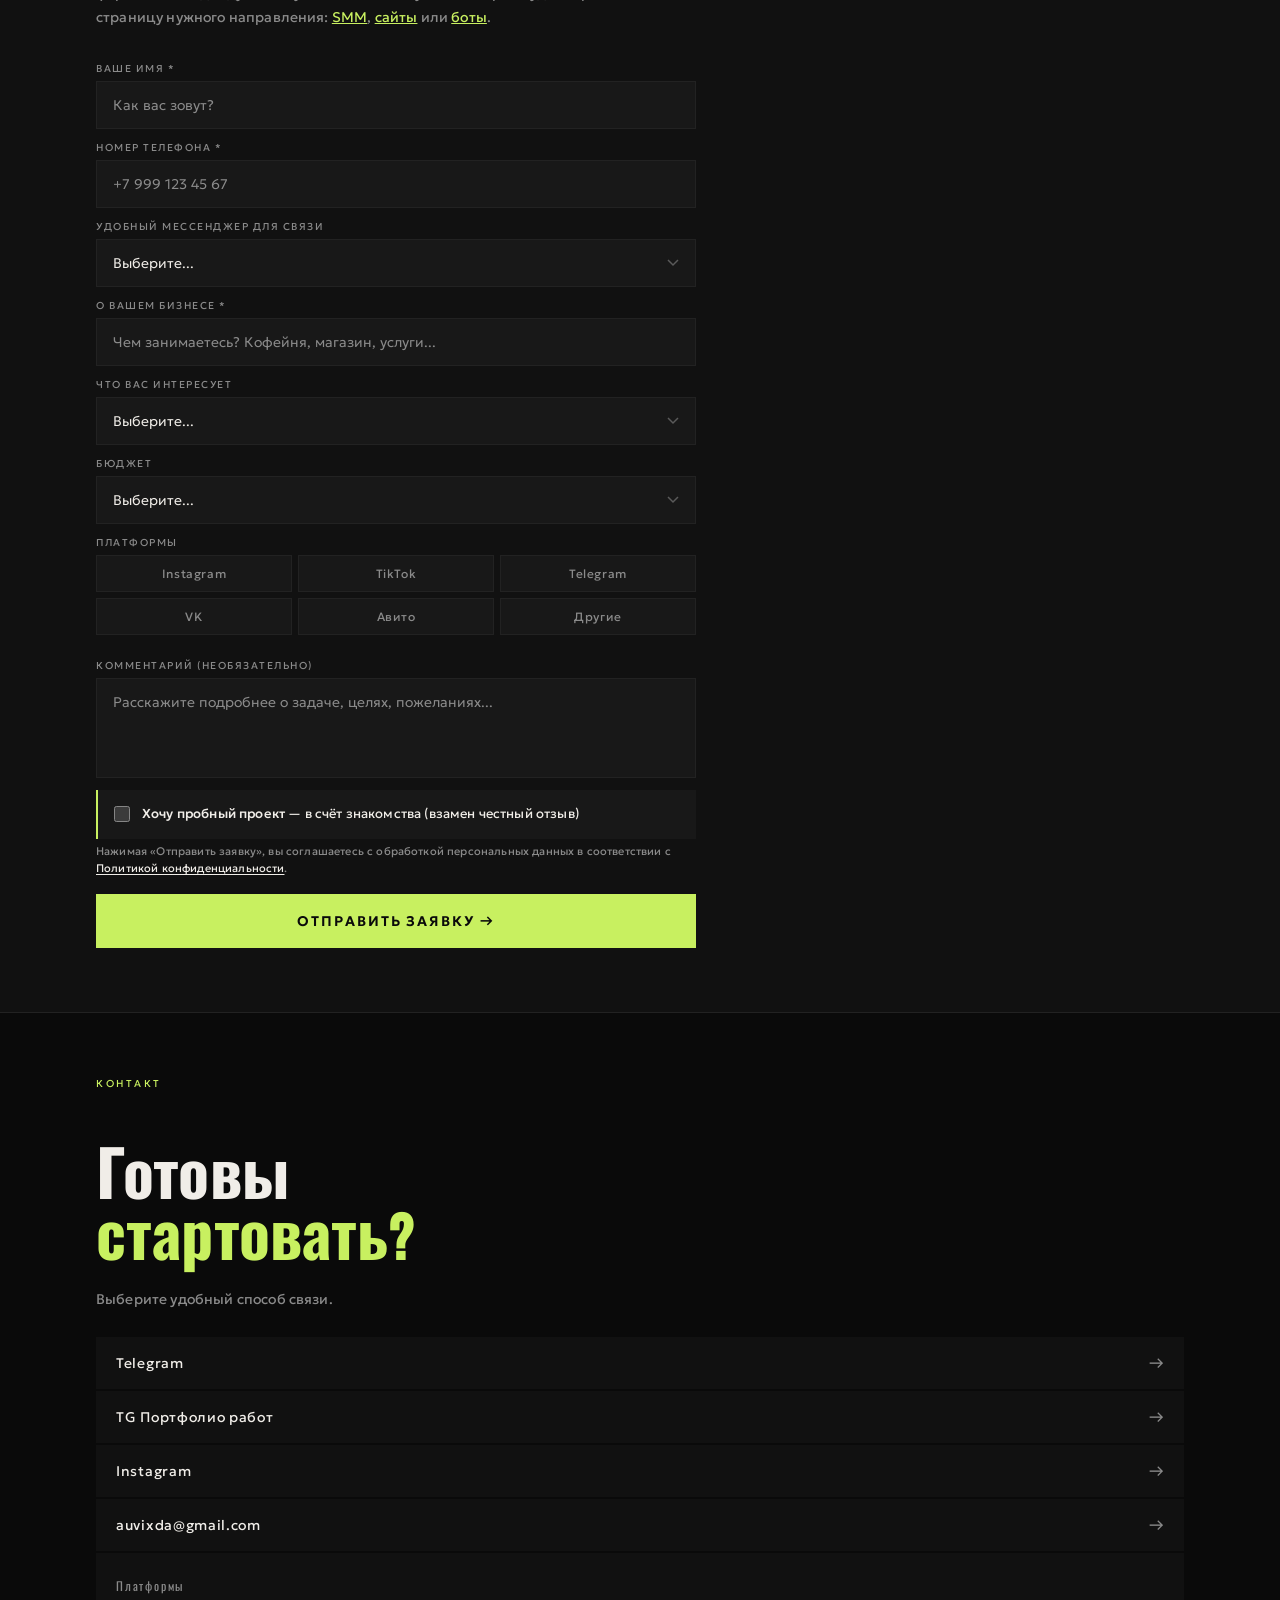
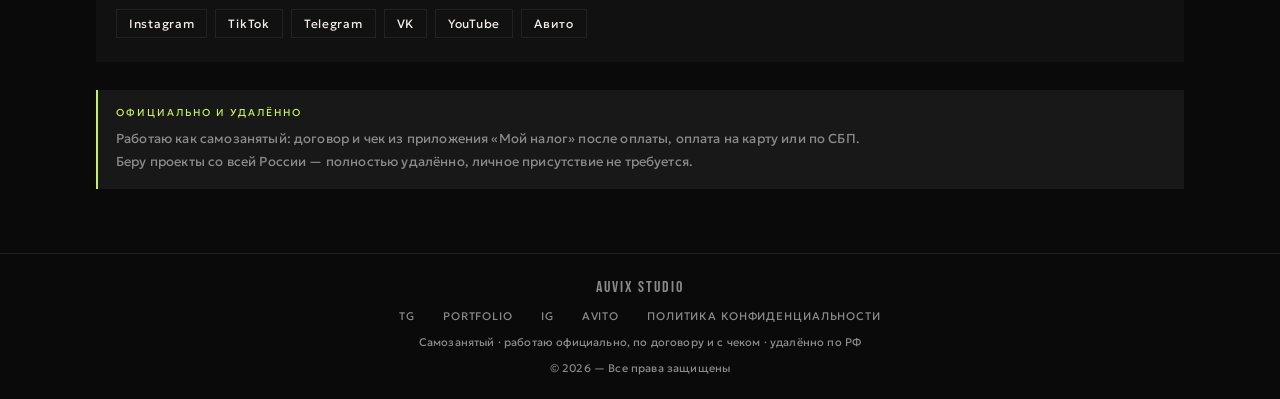
==== commit 41fc7dc7: "Add color-scheme: dark to prevent browser forced-dark override" ====
--- a/index.html
+++ b/index.html
@@ -3,6 +3,7 @@
 <head>
 <meta charset="UTF-8">
 <meta name="viewport" content="width=device-width, initial-scale=1.0, viewport-fit=cover">
+<meta name="color-scheme" content="dark">
 <title>AUVIX STUDIO — Контент, сайты и Telegram-боты</title>
 <meta name="description" content="AUVIX Studio — три направления: SMM и дизайн, сайты и PWA, Telegram-боты. Выберите нужное и увидите кейсы и цены только по вашей задаче.">
 <link rel="canonical" href="https://auvixstudio.ru/">
--- a/styles.css
+++ b/styles.css
@@ -10,6 +10,7 @@
 *, *::before, *::after { margin: 0; padding: 0; box-sizing: border-box; }
 
 :root {
+  color-scheme: dark;
   --bg: #0a0a0a;
   --bg2: #111111;
   --bg3: #181818;
